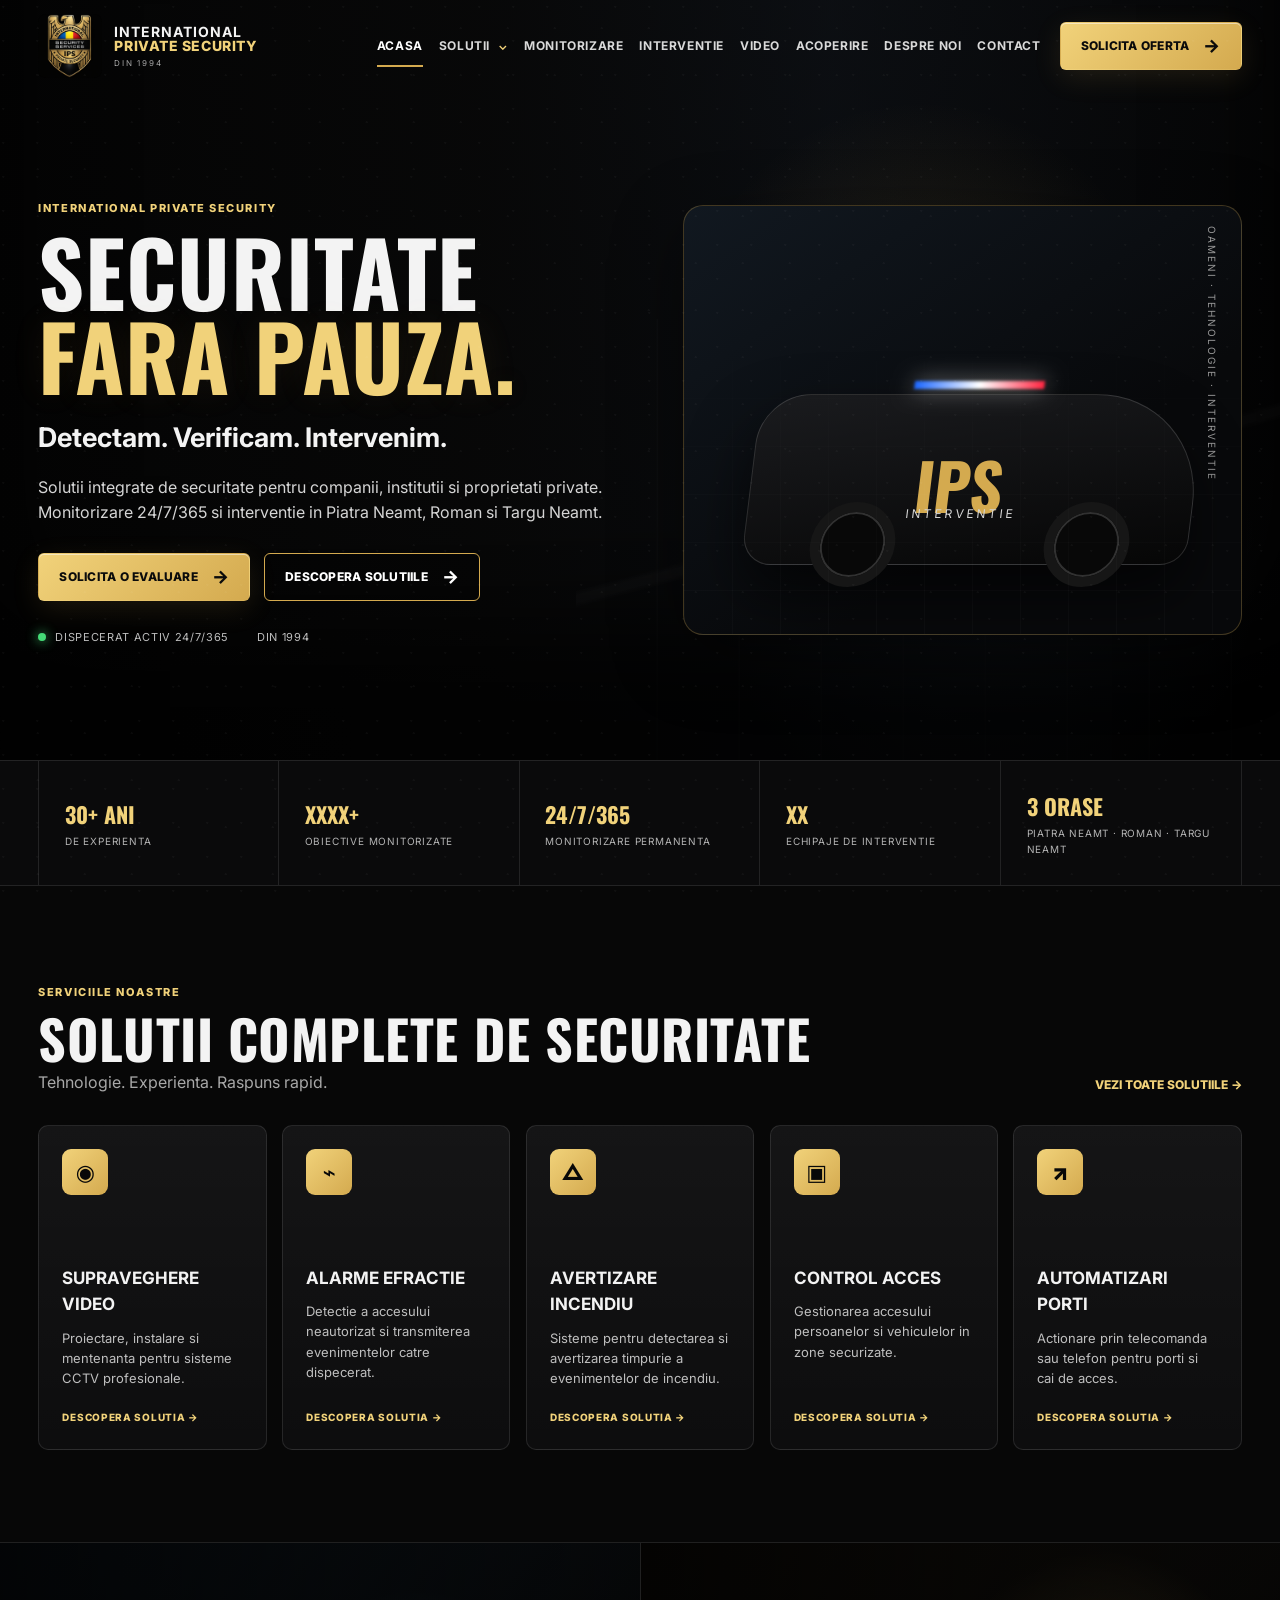
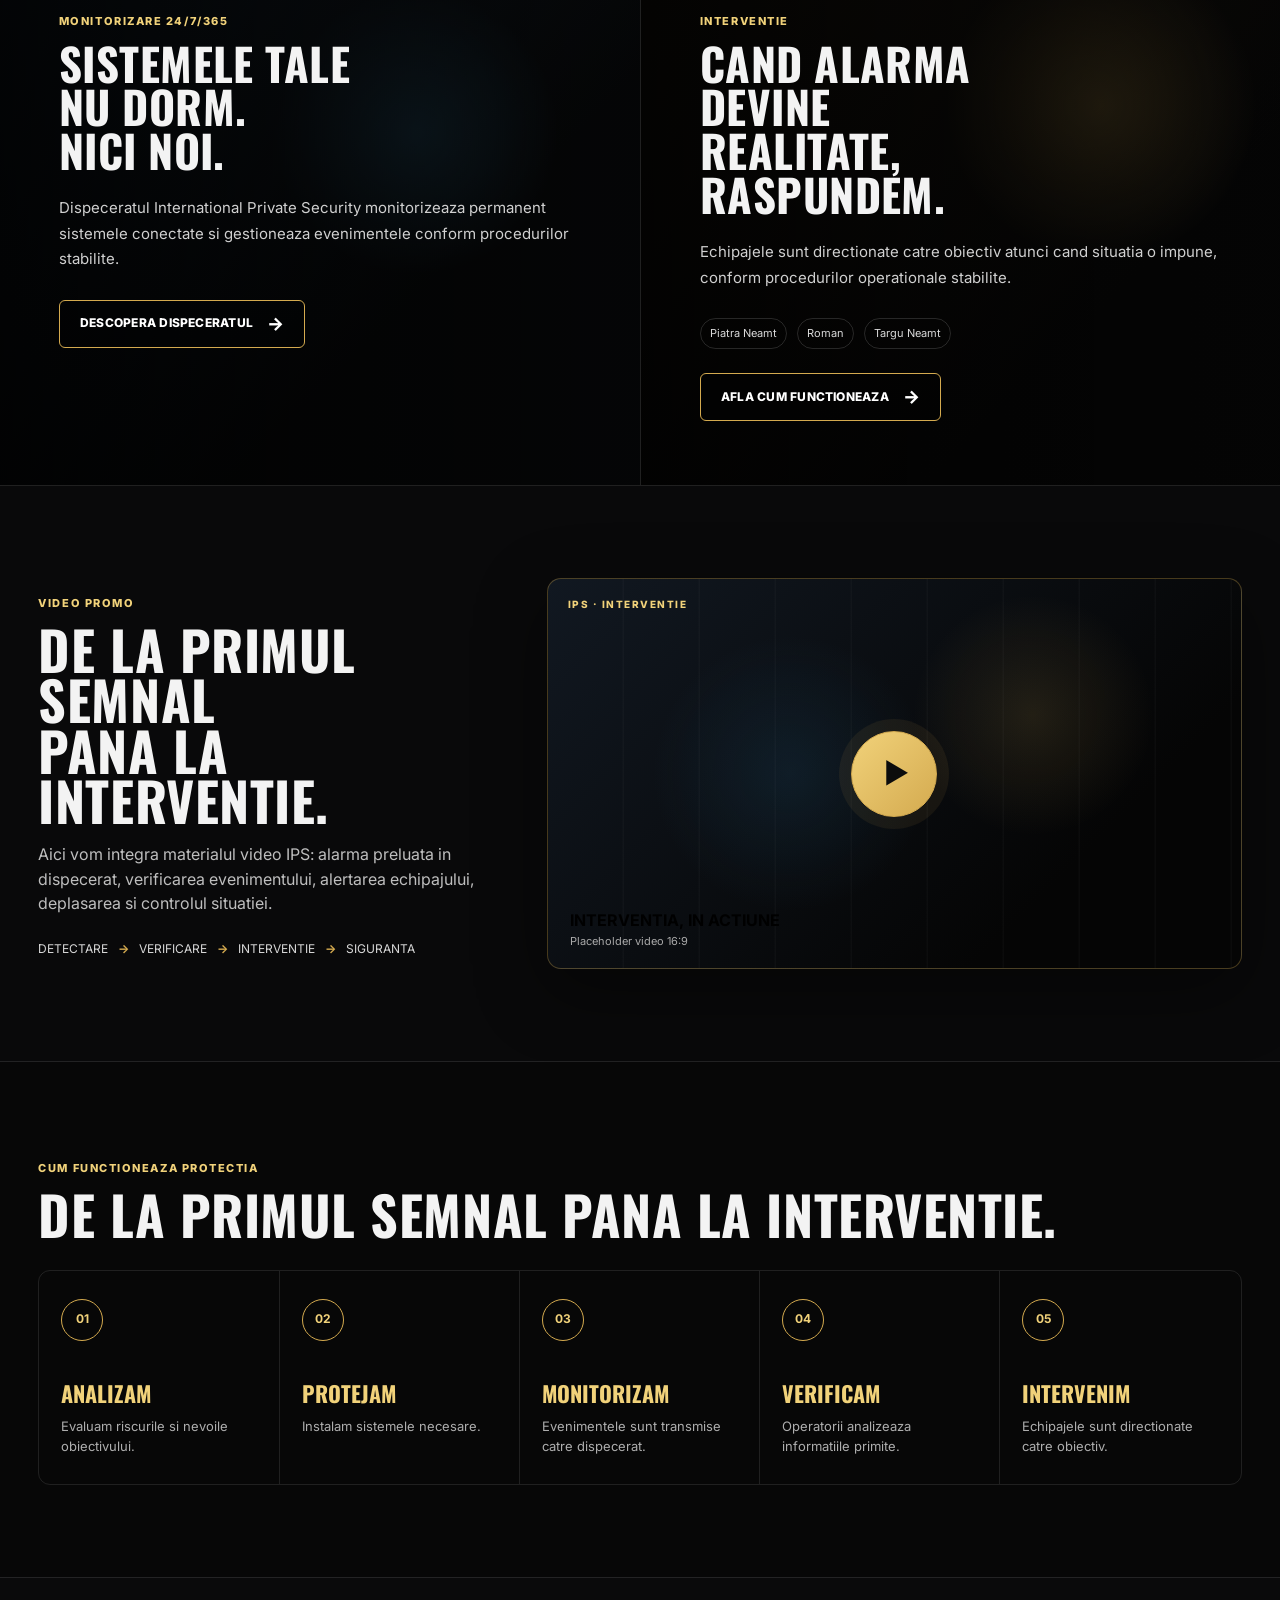
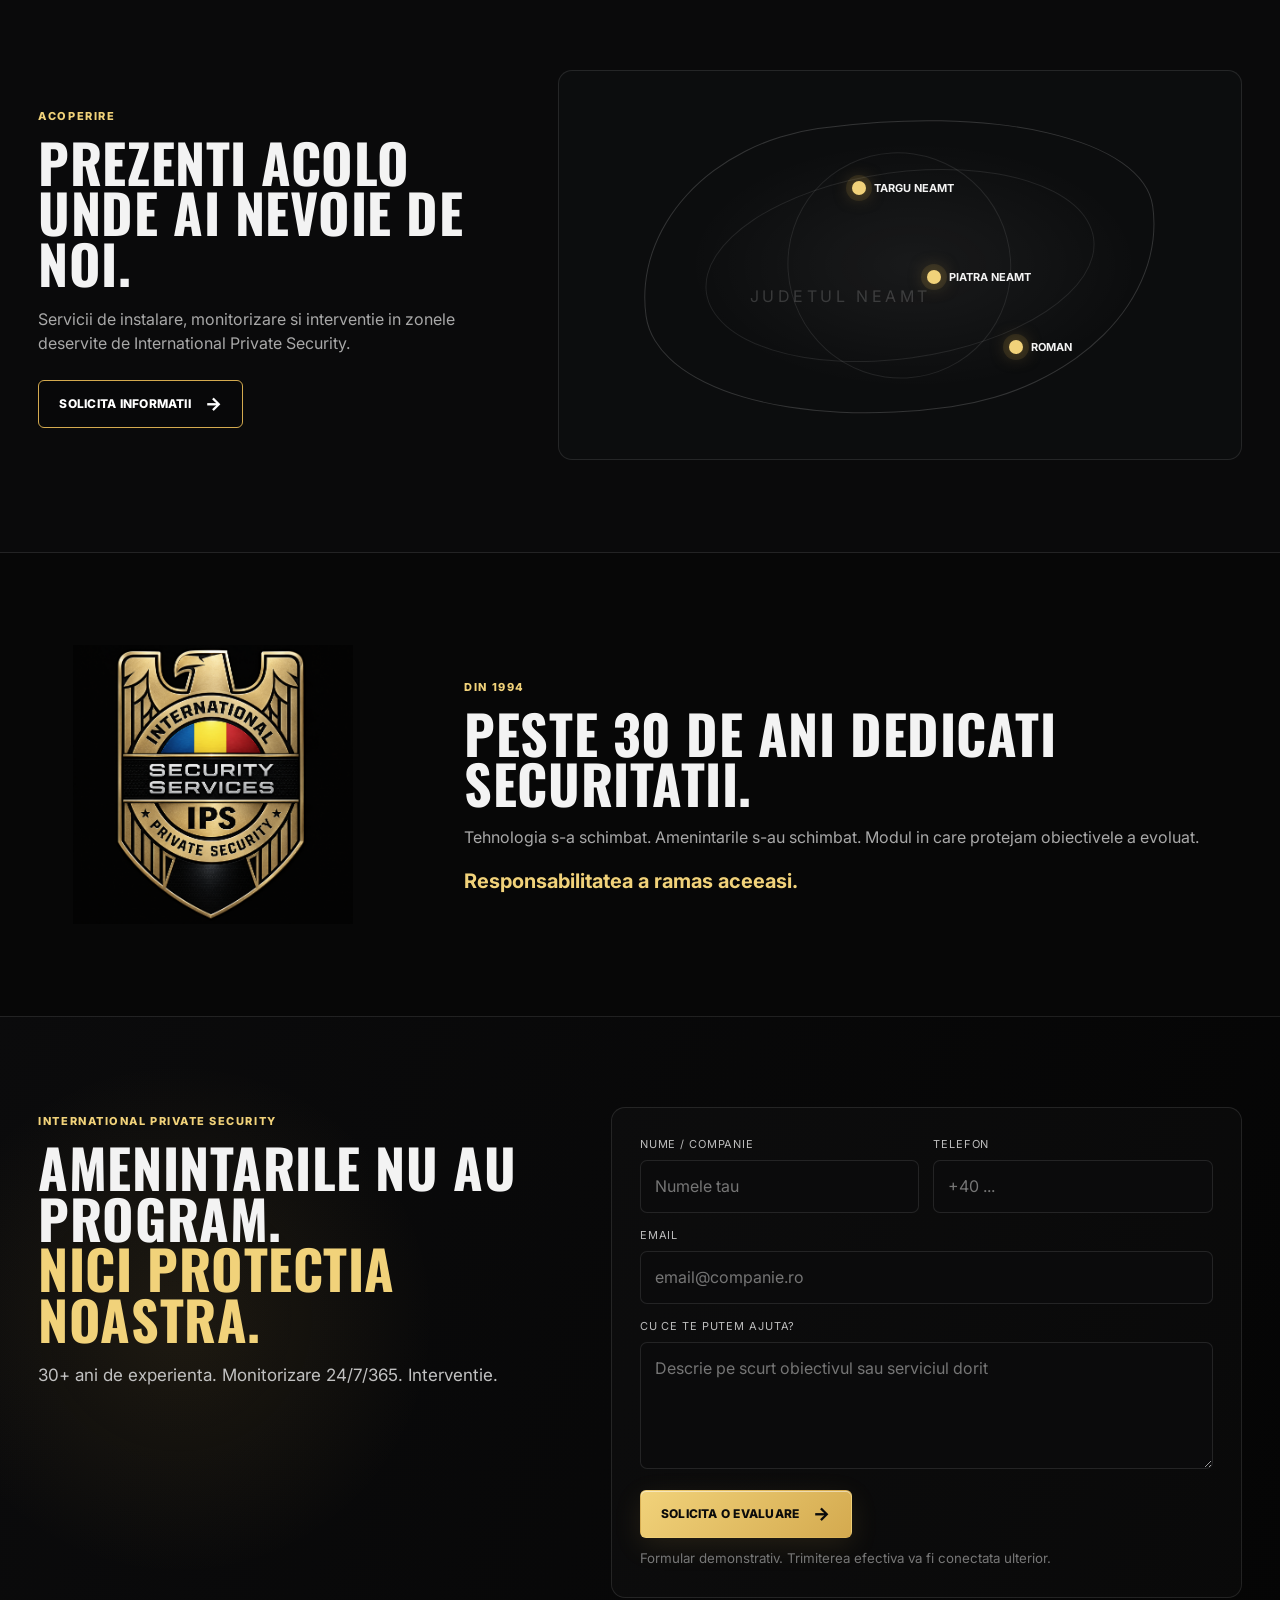
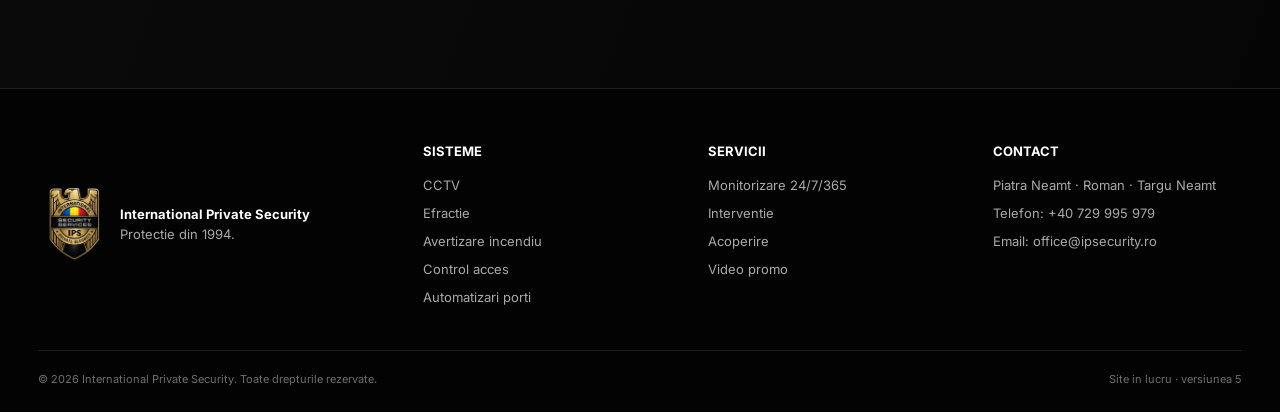
==== index.html @ 46ac1fbb "Add files via upload" ====
<!DOCTYPE html>
<html lang="ro">
<head>
  <meta charset="UTF-8" />
  <meta name="viewport" content="width=device-width, initial-scale=1.0" />
  <meta name="description" content="International Private Security - sisteme de securitate, monitorizare 24/7/365 si interventie in Piatra Neamt, Roman si Targu Neamt." />
  <title>International Private Security | Securitate fara pauza</title>
  <link rel="preconnect" href="https://fonts.googleapis.com">
  <link rel="preconnect" href="https://fonts.gstatic.com" crossorigin>
  <link href="https://fonts.googleapis.com/css2?family=Inter:wght@400;500;600;700;800&family=Oswald:wght@500;600;700&display=swap" rel="stylesheet">
  <link rel="stylesheet" href="styles.css" />
</head>
<body>
  <div class="noise"></div>

  <header class="site-header">
    <div class="container nav-wrap">
      <a class="brand" href="index.html" aria-label="International Private Security">
        <img src="assets/ips-logo.png" alt="Logo International Private Security" />
        <div class="brand-copy">
          <strong>INTERNATIONAL</strong>
          <span>PRIVATE SECURITY</span>
          <small>Din 1994</small>
        </div>
      </a>

      <button class="menu-toggle" aria-label="Deschide meniul" aria-expanded="false">
        <span></span><span></span><span></span>
      </button>

      <nav class="main-nav" aria-label="Navigatie principala">
        <a class="active" href="index.html">Acasa</a>

        <div class="nav-item has-mega">
          <button class="nav-link mega-trigger" type="button" aria-expanded="false">
            Solutii <span class="chev">⌄</span>
          </button>

          <div class="mega-menu">
            <div class="mega-inner">
              <div class="mega-column">
                <span class="mega-kicker">Sisteme electronice</span>

                <a href="solutii/supraveghere-video/index.html" class="mega-link">
                  <strong>Supraveghere video</strong>
                  <small>Vezi ce conteaza. Protejeaza ce conteaza.</small>
                </a>

                <a href="solutii/alarma-efractie/index.html" class="mega-link">
                  <strong>Alarme efractie</strong>
                  <small>Detectia este prima linie de aparare.</small>
                </a>

                <a href="solutii/avertizare-incendiu/index.html" class="mega-link">
                  <strong>Avertizare incendiu</strong>
                  <small>Cand fiecare secunda conteaza.</small>
                </a>

                <a href="solutii/control-acces/index.html" class="mega-link">
                  <strong>Control acces</strong>
                  <small>Stii cine intra. Decizi cine are acces.</small>
                </a>

                <a href="solutii/automatizari-porti/index.html" class="mega-link">
                  <strong>Automatizari porti</strong>
                  <small>Acces simplu. Controlat. Automatizat.</small>
                </a>
              </div>

              <div class="mega-column mega-ops">
                <span class="mega-kicker">Servicii operationale</span>

                <a href="monitorizare/index.html" class="mega-link featured">
                  <strong>Monitorizare 24/7/365</strong>
                  <small>Sistemele tale nu dorm. Nici noi.</small>
                </a>

                <a href="interventie/index.html" class="mega-link featured">
                  <strong>Interventie</strong>
                  <small>Cand alarma devine realitate, raspundem.</small>
                </a>

                <div class="mega-note">
                  <b>Protectie integrata</b>
                  <span>De la detectie la interventie, intr-un singur flux operational.</span>
                </div>
              </div>
            </div>
          </div>
        </div>

        <a href="monitorizare/index.html">Monitorizare</a>
        <a href="interventie/index.html">Interventie</a>
        <a href="index.html#video">Video</a>
        <a href="index.html#acoperire">Acoperire</a>
        <a href="index.html#despre">Despre noi</a>
        <a href="index.html#contact">Contact</a>
      </nav>

      <a class="btn btn-gold nav-cta" href="index.html#contact">Solicita oferta <span>→</span></a>
    </div>
  </header>

  <main>
    <section class="hero section-dark">
      <div class="hero-bg"></div>
      <div class="hero-vignette"></div>
      <div class="container hero-grid">
        <div class="hero-copy reveal">
          <div class="eyebrow">International Private Security</div>
          <h1>SECURITATE<br><span>FARA PAUZA.</span></h1>
          <p class="hero-lead">Detectam. Verificam. Intervenim.</p>
          <p class="hero-text">Solutii integrate de securitate pentru companii, institutii si proprietati private. Monitorizare 24/7/365 si interventie in Piatra Neamt, Roman si Targu Neamt.</p>
          <div class="hero-actions">
            <a class="btn btn-gold" href="#contact">Solicita o evaluare <span>→</span></a>
            <a class="btn btn-outline" href="#servicii">Descopera solutiile <span>→</span></a>
          </div>
          <div class="hero-meta">
            <span><i></i> Dispecerat activ 24/7/365</span>
            <span>Din 1994</span>
          </div>
        </div>

        <div class="hero-visual reveal reveal-delay">
          <div class="hero-visual-card">
            <div class="visual-topline">OAMENI · TEHNOLOGIE · INTERVENTIE</div>
            <div class="visual-car">
              <div class="car-glow"></div>
              <div class="car-body">IPS</div>
              <div class="car-sub">INTERVENTIE</div>
            </div>
            <div class="visual-gridlines"></div>
          </div>
        </div>
      </div>
    </section>

    <section class="stats-strip">
      <div class="container stats-grid">
        <article><b>30+ ANI</b><span>de experienta</span></article>
        <article><b>XXXX+</b><span>obiective monitorizate</span></article>
        <article><b>24/7/365</b><span>monitorizare permanenta</span></article>
        <article><b>XX</b><span>echipaje de interventie</span></article>
        <article><b>3 ORASE</b><span>Piatra Neamt · Roman · Targu Neamt</span></article>
      </div>
    </section>

    <section class="section" id="servicii">
      <div class="container">
        <div class="section-heading reveal">
          <div>
            <span class="eyebrow">Serviciile noastre</span>
            <h2>Solutii complete de securitate</h2>
            <p>Tehnologie. Experienta. Raspuns rapid.</p>
          </div>
          <a class="text-link" href="#contact">Vezi toate solutiile →</a>
        </div>

        <div class="services-grid">
          <a class="service-card reveal" href="solutii/supraveghere-video/index.html">
            <div class="service-icon">◉</div>
            <h3>Supraveghere video</h3>
            <p>Proiectare, instalare si mentenanta pentru sisteme CCTV profesionale.</p>
            <span class="card-link">Descopera solutia →</span>
          </a>
          <a class="service-card reveal" href="solutii/alarma-efractie/index.html">
            <div class="service-icon">⌁</div>
            <h3>Alarme efractie</h3>
            <p>Detectie a accesului neautorizat si transmiterea evenimentelor catre dispecerat.</p>
            <span class="card-link">Descopera solutia →</span>
          </a>
          <a class="service-card reveal" href="solutii/avertizare-incendiu/index.html">
            <div class="service-icon">△</div>
            <h3>Avertizare incendiu</h3>
            <p>Sisteme pentru detectarea si avertizarea timpurie a evenimentelor de incendiu.</p>
            <span class="card-link">Descopera solutia →</span>
          </a>
          <a class="service-card reveal" href="solutii/control-acces/index.html">
            <div class="service-icon">▣</div>
            <h3>Control acces</h3>
            <p>Gestionarea accesului persoanelor si vehiculelor in zone securizate.</p>
            <span class="card-link">Descopera solutia →</span>
          </a>
          <a class="service-card reveal" href="solutii/automatizari-porti/index.html">
            <div class="service-icon">↗</div>
            <h3>Automatizari porti</h3>
            <p>Actionare prin telecomanda sau telefon pentru porti si cai de acces.</p>
            <span class="card-link">Descopera solutia →</span>
          </a>
        </div>
      </div>
    </section>

    <section class="split-section" id="monitorizare">
      <article class="split-card monitoring reveal">
        <div class="split-overlay"></div>
        <div class="split-content">
          <span class="eyebrow">Monitorizare 24/7/365</span>
          <h2>Sistemele tale nu dorm.<br>Nici noi.</h2>
          <p>Dispeceratul International Private Security monitorizeaza permanent sistemele conectate si gestioneaza evenimentele conform procedurilor stabilite.</p>
          <a class="btn btn-outline" href="monitorizare/index.html">Descopera dispeceratul <span>→</span></a>
        </div>
      </article>

      <article class="split-card intervention reveal" id="interventie">
        <div class="split-overlay"></div>
        <div class="split-content">
          <span class="eyebrow">Interventie</span>
          <h2>Cand alarma devine realitate, raspundem.</h2>
          <p>Echipajele sunt directionate catre obiectiv atunci cand situatia o impune, conform procedurilor operationale stabilite.</p>
          <div class="city-list">
            <span>Piatra Neamt</span><span>Roman</span><span>Targu Neamt</span>
          </div>
          <a class="btn btn-outline" href="interventie/index.html">Afla cum functioneaza <span>→</span></a>
        </div>
      </article>
    </section>

    <section class="video-section section" id="video">
      <div class="container video-grid">
        <div class="video-copy reveal">
          <span class="eyebrow">Video promo</span>
          <h2>De la primul semnal<br>pana la interventie.</h2>
          <p>Aici vom integra materialul video IPS: alarma preluata in dispecerat, verificarea evenimentului, alertarea echipajului, deplasarea si controlul situatiei.</p>
          <div class="video-timeline">
            <span>Detectare</span><b>→</b><span>Verificare</span><b>→</b><span>Interventie</span><b>→</b><span>Siguranta</span>
          </div>
        </div>

        <button class="video-placeholder reveal reveal-delay" type="button" aria-label="Porneste videoclipul promo">
          <div class="video-frame">
            <div class="video-badge">IPS · INTERVENTIE</div>
            <div class="play-button">▶</div>
            <div class="video-caption">
              <strong>Interventia, in actiune</strong>
              <span>Placeholder video 16:9</span>
            </div>
          </div>
        </button>
      </div>
    </section>

    <section class="section process-section" id="flux">
      <div class="container">
        <div class="section-heading reveal">
          <div>
            <span class="eyebrow">Cum functioneaza protectia</span>
            <h2>De la primul semnal pana la interventie.</h2>
          </div>
        </div>

        <div class="process-grid">
          <article class="process-step reveal"><b>01</b><h3>Analizam</h3><p>Evaluam riscurile si nevoile obiectivului.</p></article>
          <article class="process-step reveal"><b>02</b><h3>Protejam</h3><p>Instalam sistemele necesare.</p></article>
          <article class="process-step reveal"><b>03</b><h3>Monitorizam</h3><p>Evenimentele sunt transmise catre dispecerat.</p></article>
          <article class="process-step reveal"><b>04</b><h3>Verificam</h3><p>Operatorii analizeaza informatiile primite.</p></article>
          <article class="process-step reveal"><b>05</b><h3>Intervenim</h3><p>Echipajele sunt directionate catre obiectiv.</p></article>
        </div>
      </div>
    </section>

    <section class="section coverage-section" id="acoperire">
      <div class="container coverage-grid">
        <div class="coverage-copy reveal">
          <span class="eyebrow">Acoperire</span>
          <h2>Prezenti acolo unde ai nevoie de noi.</h2>
          <p>Servicii de instalare, monitorizare si interventie in zonele deservite de International Private Security.</p>
          <a class="btn btn-outline" href="#contact">Solicita informatii <span>→</span></a>
        </div>

        <div class="map-card reveal reveal-delay" aria-label="Harta de acoperire IPS">
          <div class="map-lines"></div>
          <div class="map-point point-1"><i></i><span>Targu Neamt</span></div>
          <div class="map-point point-2"><i></i><span>Piatra Neamt</span></div>
          <div class="map-point point-3"><i></i><span>Roman</span></div>
          <div class="map-watermark">JUDETUL NEAMT</div>
        </div>
      </div>
    </section>

    <section class="section history-section" id="despre">
      <div class="container history-grid">
        <div class="history-logo reveal">
          <img src="assets/ips-logo.png" alt="" aria-hidden="true" />
        </div>
        <div class="history-copy reveal reveal-delay">
          <span class="eyebrow">Din 1994</span>
          <h2>Peste 30 de ani dedicati securitatii.</h2>
          <p>Tehnologia s-a schimbat. Amenintarile s-au schimbat. Modul in care protejam obiectivele a evoluat.</p>
          <strong>Responsabilitatea a ramas aceeasi.</strong>
        </div>
      </div>
    </section>

    <section class="cta-section" id="contact">
      <div class="container cta-grid">
        <div class="reveal">
          <span class="eyebrow">International Private Security</span>
          <h2>Amenintarile nu au program.<br><span>Nici protectia noastra.</span></h2>
          <p>30+ ani de experienta. Monitorizare 24/7/365. Interventie.</p>
        </div>

        <div class="mobile-contact-actions">
          <a class="btn btn-gold" href="tel:+40729995979">Suna acum <span>→</span></a>
          <a class="btn btn-outline" href="mailto:office@ipsecurity.ro">Trimite email <span>→</span></a>
        </div>

        <form class="contact-form reveal reveal-delay" onsubmit="return false;">
          <div class="form-row">
            <label>
              <span>Nume / companie</span>
              <input type="text" placeholder="Numele tau" />
            </label>
            <label>
              <span>Telefon</span>
              <input type="tel" placeholder="+40 ..." />
            </label>
          </div>
          <label>
            <span>Email</span>
            <input type="email" placeholder="email@companie.ro" />
          </label>
          <label>
            <span>Cu ce te putem ajuta?</span>
            <textarea rows="4" placeholder="Descrie pe scurt obiectivul sau serviciul dorit"></textarea>
          </label>
          <button class="btn btn-gold" type="submit">Solicita o evaluare <span>→</span></button>
          <small>Formular demonstrativ. Trimiterea efectiva va fi conectata ulterior.</small>
        </form>
      </div>
    </section>
  </main>

  <footer class="site-footer">
    <div class="container footer-grid">
      <div class="footer-brand">
        <img src="assets/ips-logo.png" alt="International Private Security" />
        <div>
          <strong>International Private Security</strong>
          <span>Protectie din 1994.</span>
        </div>
      </div>

      <div>
        <b>Sisteme</b>
        <a href="solutii/supraveghere-video/index.html">CCTV</a>
        <a href="solutii/alarma-efractie/index.html">Efractie</a>
        <a href="solutii/avertizare-incendiu/index.html">Avertizare incendiu</a>
        <a href="solutii/control-acces/index.html">Control acces</a>
        <a href="solutii/automatizari-porti/index.html">Automatizari porti</a>
      </div>

      <div>
        <b>Servicii</b>
        <a href="monitorizare/index.html">Monitorizare 24/7/365</a>
        <a href="interventie/index.html">Interventie</a>
        <a href="index.html#acoperire">Acoperire</a>
        <a href="index.html#video">Video promo</a>
      </div>

      <div>
        <b>Contact</b>
        <span>Piatra Neamt · Roman · Targu Neamt</span>
        <a href="tel:+40729995979">Telefon: +40 729 995 979</a>
        <a href="mailto:office@ipsecurity.ro">Email: office@ipsecurity.ro</a>
      </div>
    </div>
    <div class="container footer-bottom">
      <span>© <span id="year"></span> International Private Security. Toate drepturile rezervate.</span>
      <span>Site in lucru · versiunea 5</span>
    </div>
  </footer>

  <script src="script.js"></script>
</body>
</html>
---- styles.css ----
/* IPS Website v1 */
:root {
  --bg: #070707;
  --bg-soft: #0d0d0e;
  --card: #111214;
  --card-2: #17181a;
  --line: rgba(255,255,255,.10);
  --text: #f3f3f3;
  --muted: #a8a8a8;
  --gold: #d4aa4f;
  --gold-light: #f1d27a;
  --gold-dark: #8c6a27;
  --max: 1760px;
  --gutter: clamp(24px, 3vw, 64px);
  --shadow: 0 22px 70px rgba(0,0,0,.45);
}

* { box-sizing: border-box; }
html { scroll-behavior: smooth; }
body {
  margin: 0;
  background: var(--bg);
  color: var(--text);
  font-family: Inter, system-ui, -apple-system, Segoe UI, Arial, sans-serif;
  line-height: 1.55;
  overflow-x: hidden;
}
body.menu-open { overflow: hidden; }

a { color: inherit; text-decoration: none; }
img { max-width: 100%; display: block; }
button, input, textarea { font: inherit; }

.container { width: min(calc(100% - (var(--gutter) * 2)), var(--max)); margin-inline: auto; }
.section { padding: 92px 0; position: relative; }
.section-dark { background: #050505; }

.noise {
  pointer-events: none;
  position: fixed;
  inset: 0;
  z-index: 100;
  opacity: .035;
  background-image:
    radial-gradient(circle at 10% 20%, white 0 1px, transparent 1.2px),
    radial-gradient(circle at 80% 60%, white 0 1px, transparent 1.2px);
  background-size: 34px 34px, 47px 47px;
  mix-blend-mode: screen;
}

.site-header {
  position: fixed;
  inset: 0 0 auto 0;
  z-index: 50;
  border-bottom: 1px solid transparent;
  transition: .25s ease;
}
.site-header.scrolled {
  background: rgba(5,5,5,.86);
  backdrop-filter: blur(16px);
  border-color: var(--line);
}
.nav-wrap {
  height: 92px;
  display: flex;
  align-items: center;
  gap: clamp(18px, 1.5vw, 34px);
}
.brand { display: flex; align-items: center; gap: 12px; min-width: 255px; }
.brand img { width: 64px; height: 64px; object-fit: contain; border-radius: 8px; }
.brand-copy { display: flex; flex-direction: column; line-height: 1.03; }
.brand-copy strong { font-size: 14px; letter-spacing: .07em; }
.brand-copy span { font-weight: 800; color: var(--gold-light); font-size: 14px; letter-spacing: .04em; }
.brand-copy small { margin-top: 5px; color: var(--muted); text-transform: uppercase; letter-spacing: .22em; font-size: 8px; }

.main-nav { margin-left: auto; display: flex; align-items: center; gap: clamp(14px, 1.25vw, 28px); }
.main-nav a {
  font-size: 12px;
  font-weight: 700;
  text-transform: uppercase;
  letter-spacing: .05em;
  color: #d9d9d9;
  position: relative;
}
.main-nav a::after {
  content:"";
  position:absolute;
  left:0; right:100%; bottom:-12px;
  height:2px; background:var(--gold);
  transition:.22s ease;
}
.main-nav a:hover::after, .main-nav a.active::after { right:0; }
.main-nav a:hover, .main-nav a.active { color:white; }

.menu-toggle { display:none; background:none; border:0; padding:8px; }
.menu-toggle span { display:block; width:24px; height:2px; background:white; margin:5px 0; }

.btn {
  display: inline-flex;
  align-items:center;
  justify-content:center;
  gap:14px;
  min-height: 48px;
  padding: 0 20px;
  border:1px solid transparent;
  border-radius: 6px;
  text-transform: uppercase;
  letter-spacing:.02em;
  font-weight:800;
  font-size:12px;
  transition:.22s ease;
}
.btn span { font-size:18px; line-height:1; }
.btn-gold {
  background: linear-gradient(135deg, var(--gold-light), var(--gold));
  color:#0b0b0b;
  box-shadow: inset 0 1px 0 rgba(255,255,255,.5), 0 8px 28px rgba(212,170,79,.12);
}
.btn-gold:hover { transform: translateY(-2px); filter: brightness(1.08); }
.btn-outline { border-color: var(--gold); color:white; background:rgba(0,0,0,.18); }
.btn-outline:hover { background:var(--gold); color:#090909; transform:translateY(-2px); }
.nav-cta { white-space:nowrap; }

.eyebrow {
  display:inline-block;
  color: var(--gold-light);
  text-transform:uppercase;
  font-weight:800;
  letter-spacing:.14em;
  font-size:11px;
  margin-bottom:12px;
}

/* HERO */
.hero {
  min-height: 760px;
  padding: 150px 0 70px;
  display:flex;
  align-items:center;
  position:relative;
  overflow:hidden;
}
.hero-bg {
  position:absolute; inset:0;
  background:
    radial-gradient(circle at 72% 44%, rgba(212,170,79,.13), transparent 23%),
    radial-gradient(circle at 77% 75%, rgba(64,90,115,.18), transparent 24%),
    linear-gradient(90deg, rgba(4,4,4,.99) 0%, rgba(7,7,7,.94) 38%, rgba(10,12,15,.70) 65%, rgba(5,5,5,.92) 100%),
    linear-gradient(180deg, #10141a 0%, #030303 100%);
}
.hero-bg::before {
  content:"";
  position:absolute; inset:auto 0 0 45%;
  height:58%;
  background:
    linear-gradient(165deg, transparent 0 43%, rgba(255,255,255,.04) 44% 45%, transparent 46%),
    repeating-linear-gradient(90deg, transparent 0 80px, rgba(255,255,255,.025) 81px 82px);
  opacity:.7;
}
.hero-vignette {
  position:absolute; inset:0;
  box-shadow: inset 0 -140px 120px rgba(0,0,0,.75);
}
.hero-grid {
  position:relative;
  display:grid;
  grid-template-columns: 1.02fr .98fr;
  gap: clamp(48px, 5vw, 100px);
  align-items:center;
}
.hero-copy { max-width:760px; }
.hero h1, h2 {
  font-family: Oswald, Inter, sans-serif;
  text-transform:uppercase;
  margin:0;
  letter-spacing:.01em;
  line-height:.94;
}
.hero h1 { font-size: clamp(62px, 7vw, 112px); }
.hero h1 span { color:var(--gold-light); text-shadow:0 0 35px rgba(212,170,79,.08); }
.hero-lead { font-size:27px; font-weight:700; margin:20px 0 8px; }
.hero-text { color:#d5d5d5; max-width:720px; font-size:16px; }
.hero-actions { display:flex; flex-wrap:wrap; gap:14px; margin-top:28px; }
.hero-meta {
  display:flex; gap:28px; margin-top:28px;
  color:#bdbdbd; text-transform:uppercase; font-size:11px; letter-spacing:.06em;
}
.hero-meta span { display:flex; align-items:center; gap:9px; }
.hero-meta i { width:8px; height:8px; background:#45db77; border-radius:50%; box-shadow:0 0 12px #45db77; }

.hero-visual { min-height:480px; display:flex; align-items:center; justify-content:center; }
.hero-visual-card {
  position:relative;
  width:min(100%, 610px);
  aspect-ratio: 1.3;
  border:1px solid rgba(212,170,79,.28);
  border-radius:20px;
  overflow:hidden;
  background:
    radial-gradient(circle at 55% 60%, rgba(212,170,79,.14), transparent 23%),
    linear-gradient(145deg, #111820, #08090b 65%);
  box-shadow: var(--shadow);
}
.visual-topline {
  position:absolute; top:20px; right:22px; color:#979797;
  writing-mode:vertical-rl;
  font-size:10px; letter-spacing:.2em;
}
.visual-car {
  position:absolute; left:12%; right:8%; bottom:16%;
  height:40%;
  background: linear-gradient(170deg,#1a1b1e,#060606);
  border-radius: 50px 110px 26px 30px;
  border:1px solid rgba(255,255,255,.14);
  transform:skewX(-7deg);
  box-shadow: 0 30px 60px rgba(0,0,0,.6);
}
.visual-car::before, .visual-car::after {
  content:""; position:absolute; bottom:-23px; width:65px; height:65px; border-radius:50%;
  background:#080808; border:10px solid #161616; box-shadow: inset 0 0 0 2px #313131;
}
.visual-car::before { left:15%; }
.visual-car::after { right:13%; }
.car-glow {
  position:absolute; top:-14px; left:34%; width:130px; height:8px;
  background:linear-gradient(90deg,#1b66ff,#fff,#ff233f);
  filter:blur(1.5px); box-shadow:0 0 22px rgba(255,255,255,.55);
}
.car-body { position:absolute; left:47%; top:25%; transform:translateX(-50%); color:var(--gold); font:bold 64px Oswald; }
.car-sub { position:absolute; left:48%; top:65%; transform:translateX(-50%); color:#d6d6d6; letter-spacing:.25em; font-size:12px; }
.visual-gridlines {
  position:absolute; inset:0;
  background: linear-gradient(rgba(255,255,255,.025) 1px, transparent 1px), linear-gradient(90deg,rgba(255,255,255,.025) 1px, transparent 1px);
  background-size:48px 48px;
  mask-image:linear-gradient(to top, black, transparent 85%);
}

/* stats */
.stats-strip { background:#0a0a0b; border-block:1px solid var(--line); }
.stats-grid { display:grid; grid-template-columns:repeat(5,1fr); }
.stats-grid article { padding:28px clamp(20px, 2vw, 38px); border-right:1px solid var(--line); min-height:104px; display:flex; flex-direction:column; justify-content:center; }
.stats-grid article:first-child { border-left:1px solid var(--line); }
.stats-grid b { color:var(--gold-light); font-size:22px; font-family:Oswald; }
.stats-grid span { color:#b4b4b4; text-transform:uppercase; font-size:10px; letter-spacing:.08em; margin-top:3px; }

/* headings */
.section-heading { display:flex; align-items:end; justify-content:space-between; gap:25px; margin-bottom:30px; }
.section-heading h2, .coverage-copy h2, .history-copy h2, .cta-section h2, .video-copy h2, .split-content h2 {
  font-size: clamp(36px,4.2vw,62px);
}
.section-heading p { margin:.4rem 0 0; color:var(--muted); }
.text-link { color:var(--gold-light); text-transform:uppercase; font-weight:800; font-size:12px; }

/* services */
.services-grid { display:grid; grid-template-columns:repeat(5,minmax(0,1fr)); gap:clamp(14px,1.2vw,24px); }
.service-card {
  min-height:290px;
  padding:clamp(22px,1.8vw,32px);
  border:1px solid var(--line);
  border-radius:10px;
  background:
    linear-gradient(180deg, rgba(255,255,255,.03), rgba(255,255,255,0)),
    #0d0d0e;
  position:relative; overflow:hidden;
  transition:.25s ease;
}
.service-card::before {
  content:""; position:absolute; inset:0 auto auto 0; width:100%; height:3px;
  background:linear-gradient(90deg,var(--gold),transparent); transform:scaleX(0); transform-origin:left; transition:.25s;
}
.service-card:hover { transform:translateY(-5px); border-color:rgba(212,170,79,.35); }
.service-card:hover::before { transform:scaleX(1); }
.service-icon {
  width:46px; height:46px; border-radius:9px;
  display:grid; place-items:center; background:linear-gradient(135deg,var(--gold-light),var(--gold));
  color:#080808; font-weight:900; font-size:22px;
  margin-bottom:70px;
}
.service-card h3 { text-transform:uppercase; font-size:17px; margin:0 0 10px; }
.service-card p { color:#bfbfbf; font-size:13px; margin:0; }

/* split */
.split-section { display:grid; grid-template-columns:1fr 1fr; }
.split-card { min-height:540px; position:relative; overflow:hidden; border-top:1px solid var(--line); border-bottom:1px solid var(--line); }
.split-card + .split-card { border-left:1px solid var(--line); }
.split-card::before {
  content:""; position:absolute; inset:0;
  background:
    radial-gradient(circle at 65% 35%, rgba(40,92,120,.28), transparent 26%),
    linear-gradient(135deg,#0f1820,#060708 65%);
}
.split-card.intervention::before {
  background:
    radial-gradient(circle at 72% 30%, rgba(212,170,79,.20), transparent 26%),
    linear-gradient(135deg,#15110b,#060606 70%);
}
.split-overlay { position:absolute; inset:0; background:linear-gradient(90deg,rgba(0,0,0,.82),rgba(0,0,0,.25)); }
.split-content {
  position:relative;
  width:100%;
  max-width:none;
  padding: clamp(64px, 5vw, 100px) clamp(34px, 4.6vw, 92px);
}
.split-content h2 {
  max-width: 13ch;
  font-size: clamp(44px, 3.5vw, 72px);
  line-height: .98;
}
.split-content p {
  color:#d0d0d0;
  max-width:650px;
  margin:22px 0 28px;
  font-size:15px;
  line-height:1.7;
}
.city-list { display:flex; flex-wrap:wrap; gap:10px; margin:0 0 24px; }
.city-list span { border:1px solid rgba(255,255,255,.14); padding:6px 9px; border-radius:999px; color:#d9d9d9; font-size:11px; }

/* video */
.video-section { background:#09090a; border-bottom:1px solid var(--line); }
.video-grid { display:grid; grid-template-columns:.78fr 1.22fr; gap:clamp(48px,5vw,100px); align-items:center; }
.video-copy p { color:#bebebe; max-width:650px; }
.video-timeline { display:flex; flex-wrap:wrap; gap:10px; align-items:center; margin-top:24px; color:#d8d8d8; font-size:12px; text-transform:uppercase; }
.video-timeline b { color:var(--gold); }
.video-placeholder { border:0; padding:0; background:transparent; cursor:pointer; }
.video-frame {
  aspect-ratio:16/9;
  position:relative;
  overflow:hidden;
  border-radius:14px;
  border:1px solid rgba(212,170,79,.32);
  background:
    radial-gradient(circle at 70% 35%, rgba(212,170,79,.13), transparent 22%),
    radial-gradient(circle at 35% 50%, rgba(34,86,120,.21), transparent 28%),
    linear-gradient(135deg,#111821,#050505 75%);
  box-shadow:var(--shadow);
}
.video-frame::before {
  content:""; position:absolute; inset:0;
  background: repeating-linear-gradient(90deg,transparent 0 74px, rgba(255,255,255,.025) 75px 76px);
}
.video-badge { position:absolute; top:18px; left:20px; color:var(--gold-light); font-size:10px; font-weight:800; letter-spacing:.15em; }
.play-button {
  position:absolute; left:50%; top:50%; transform:translate(-50%,-50%);
  width:86px; height:86px; display:grid; place-items:center;
  border-radius:50%; border:1px solid var(--gold); color:#0c0c0c;
  background:linear-gradient(135deg,var(--gold-light),var(--gold));
  font-size:28px; padding-left:5px;
  box-shadow:0 0 0 12px rgba(212,170,79,.08);
  transition:.2s ease;
}
.video-placeholder:hover .play-button { transform:translate(-50%,-50%) scale(1.08); }
.video-caption { position:absolute; left:22px; bottom:18px; display:flex; flex-direction:column; align-items:flex-start; }
.video-caption strong { text-transform:uppercase; }
.video-caption span { color:#a9a9a9; font-size:11px; }

/* process */
.process-section { background:#070707; }
.process-grid { display:grid; grid-template-columns:repeat(5,1fr); border:1px solid var(--line); border-radius:12px; overflow:hidden; }
.process-step { padding:28px 22px; min-height:205px; border-right:1px solid var(--line); position:relative; }
.process-step:last-child { border-right:0; }
.process-step b {
  display:grid; place-items:center;
  width:42px; height:42px; border-radius:50%;
  border:1px solid var(--gold); color:var(--gold-light); font-size:12px;
}
.process-step h3 { text-transform:uppercase; color:var(--gold-light); margin:35px 0 6px; font-family:Oswald; font-size:22px; }
.process-step p { color:#aeaeae; font-size:13px; margin:0; }

/* coverage */
.coverage-section { background:#0a0a0b; border-top:1px solid var(--line); border-bottom:1px solid var(--line); }
.coverage-grid { display:grid; grid-template-columns:.8fr 1.2fr; gap:clamp(50px,5vw,100px); align-items:center; }
.coverage-copy p { color:var(--muted); max-width:640px; margin:18px 0 24px; }
.map-card {
  min-height:390px; position:relative; border:1px solid var(--line); border-radius:14px; overflow:hidden;
  background:
    radial-gradient(ellipse at 52% 50%, rgba(255,255,255,.055), transparent 45%),
    #0c0d0e;
}
.map-lines {
  position:absolute; inset:12%;
  border:1px solid rgba(255,255,255,.16);
  border-radius:38% 62% 44% 56% / 55% 42% 58% 45%;
  transform:rotate(-8deg);
}
.map-lines::before, .map-lines::after {
  content:""; position:absolute; border:1px solid rgba(255,255,255,.09); inset:18% 12%; border-radius:50%;
}
.map-lines::after { inset:12% 28%; transform:rotate(72deg); }
.map-point { position:absolute; display:flex; align-items:center; gap:8px; text-transform:uppercase; font-size:11px; font-weight:700; }
.map-point i { width:14px; height:14px; background:var(--gold-light); border-radius:50%; box-shadow:0 0 0 6px rgba(212,170,79,.12),0 0 18px rgba(212,170,79,.55); }
.point-1 { left:43%; top:28%; }
.point-2 { left:54%; top:51%; }
.point-3 { left:66%; top:69%; }
.map-watermark { position:absolute; left:28%; top:55%; color:rgba(255,255,255,.17); letter-spacing:.22em; }

/* history */
.history-section { overflow:hidden; }
.history-grid { display:grid; grid-template-columns:.62fr 1.38fr; gap:clamp(60px,6vw,120px); align-items:center; }
.history-logo { display:grid; place-items:center; opacity:.34; filter:saturate(.8); }
.history-logo img { width:min(360px,80%); mix-blend-mode:screen; }
.history-copy p { color:var(--muted); max-width:800px; }
.history-copy strong { color:var(--gold-light); font-size:20px; }

/* CTA */
.cta-section {
  padding:90px 0;
  background:
    radial-gradient(circle at 14% 45%, rgba(212,170,79,.10), transparent 22%),
    linear-gradient(110deg,#0b0b0c,#050505);
  border-top:1px solid var(--line);
}
.cta-grid { display:grid; grid-template-columns:.88fr 1.12fr; gap:clamp(60px,6vw,120px); align-items:start; }
.cta-section h2 span { color:var(--gold-light); }
.cta-section p { color:#c1c1c1; font-size:17px; }
.contact-form { border:1px solid var(--line); background:rgba(255,255,255,.02); border-radius:14px; padding:28px; }
.form-row { display:grid; grid-template-columns:1fr 1fr; gap:14px; }
.contact-form label { display:block; margin-bottom:14px; }
.contact-form label > span { display:block; color:#bdbdbd; font-size:11px; text-transform:uppercase; letter-spacing:.08em; margin-bottom:7px; }
.contact-form input, .contact-form textarea {
  width:100%; background:#0b0b0c; color:white;
  border:1px solid var(--line); border-radius:7px; padding:13px 14px; outline:none;
}
.contact-form input:focus, .contact-form textarea:focus { border-color:var(--gold); }
.contact-form small { display:block; color:#777; margin-top:10px; }

/* footer */
.site-footer { padding:52px 0 24px; background:#030303; border-top:1px solid var(--line); }
.footer-grid { display:grid; grid-template-columns:1.4fr repeat(3,1fr); gap:36px; }
.footer-grid > div { display:flex; flex-direction:column; gap:8px; color:#aaa; font-size:13px; }
.footer-grid b { color:white; text-transform:uppercase; margin-bottom:6px; }
.footer-grid a:hover { color:var(--gold-light); }
.footer-brand { flex-direction:row !important; align-items:center; }
.footer-brand img { width:74px; height:74px; object-fit:contain; }
.footer-brand div { display:flex; flex-direction:column; }
.footer-brand strong { color:white; }
.footer-bottom { margin-top:42px; padding-top:20px; border-top:1px solid var(--line); display:flex; justify-content:space-between; gap:20px; color:#6e6e6e; font-size:11px; }

/* reveal */
.reveal { opacity:0; transform:translateY(20px); transition:opacity .65s ease, transform .65s ease; }
.reveal.revealed { opacity:1; transform:none; }
.reveal-delay { transition-delay:.12s; }


/* =========================
   V2 - WIDE DESKTOP LAYOUT
   ========================= */
@media (min-width: 1440px) {
  .hero {
    min-height: 820px;
  }

  .hero-visual-card {
    width: min(100%, 760px);
  }

  .section {
    padding: 104px 0;
  }

  .section-heading {
    margin-bottom: 38px;
  }

  .stats-grid b {
    font-size: 24px;
  }

  .service-card h3 {
    font-size: 18px;
  }

  .process-step {
    padding: 34px 30px;
  }

  .contact-form {
    padding: 34px;
  }
}

/* responsive */
@media (max-width: 1100px) {
  .main-nav { gap:14px; }
  .main-nav a { font-size:10px; }
  .nav-cta { display:none; }
  .brand { min-width:auto; }
  .hero-grid { grid-template-columns:1fr; }
  .hero-visual { min-height:380px; }
  .stats-grid { grid-template-columns:repeat(2,1fr); }
  .stats-grid article { border-bottom:1px solid var(--line); }
  .services-grid { grid-template-columns:repeat(2,1fr); }
  .service-card:last-child { grid-column:span 2; }
}

@media (max-width: 820px) {
  .container { width:min(calc(100% - 28px),var(--max)); }
  .site-header { background:rgba(5,5,5,.9); backdrop-filter:blur(14px); }
  .nav-wrap { height:76px; }
  .brand img { width:54px; height:54px; }
  .brand-copy strong, .brand-copy span { font-size:12px; }
  .menu-toggle { display:block; margin-left:auto; }
  .main-nav {
    position:fixed; left:0; right:0; top:76px; bottom:0;
    background:#080808; padding:28px;
    display:flex; flex-direction:column; align-items:flex-start;
    gap:24px; transform:translateX(100%); transition:.25s ease;
  }
  .main-nav.open { transform:translateX(0); }
  .main-nav a { font-size:16px; }
  .hero { min-height:auto; padding-top:130px; }
  .hero h1 { font-size:clamp(56px,16vw,84px); }
  .hero-lead { font-size:21px; }
  .hero-visual { display:none; }
  .stats-grid { grid-template-columns:1fr 1fr; }
  .stats-grid article:last-child { grid-column:span 2; }
  .services-grid { grid-template-columns:1fr; }
  .service-card:last-child { grid-column:auto; }
  .service-card { min-height:220px; }
  .service-icon { margin-bottom:45px; }
  .split-section { grid-template-columns:1fr; }
  .split-card + .split-card { border-left:0; }
  .split-content { padding:55px 26px; }
  .split-content h2 { max-width:none; font-size:clamp(38px,9vw,58px); }
  .video-grid, .coverage-grid, .history-grid, .cta-grid { grid-template-columns:1fr; }
  .process-grid { grid-template-columns:1fr; }
  .process-step { border-right:0; border-bottom:1px solid var(--line); }
  .process-step:last-child { border-bottom:0; }
  .footer-grid { grid-template-columns:1fr 1fr; }
}

@media (max-width: 560px) {
  .section { padding:68px 0; }
  .brand-copy small { display:none; }
  .hero-actions { flex-direction:column; align-items:stretch; }
  .btn { width:100%; }
  .hero-meta { flex-direction:column; gap:8px; }
  .stats-grid { grid-template-columns:1fr; }
  .stats-grid article:last-child { grid-column:auto; }
  .section-heading { align-items:flex-start; flex-direction:column; }
  .services-grid { grid-template-columns:1fr; }
  .form-row { grid-template-columns:1fr; }
  .footer-grid { grid-template-columns:1fr; }
  .footer-bottom { flex-direction:column; }
}


/* ============================================================
   V3 MODULAR - MEGA MENU + PAGINI DEDICATE
   ============================================================ */

.nav-item { position: relative; display:flex; align-items:center; }
.nav-link {
  appearance:none;
  border:0;
  background:transparent;
  color:#d9d9d9;
  font:inherit;
  font-size:12px;
  font-weight:700;
  text-transform:uppercase;
  letter-spacing:.05em;
  padding:0;
  cursor:pointer;
}
.nav-link:hover, .has-mega.open > .nav-link { color:#fff; }
.chev { margin-left:4px; color:var(--gold-light); transition:transform .2s ease; }
.has-mega.open .chev { transform:rotate(180deg); display:inline-block; }

.mega-menu {
  position:fixed;
  left:0;
  right:0;
  top:92px;
  opacity:0;
  visibility:hidden;
  transform:translateY(-8px);
  transition:.2s ease;
  background:rgba(7,7,8,.98);
  border-top:1px solid rgba(212,170,79,.16);
  border-bottom:1px solid var(--line);
  box-shadow:0 28px 70px rgba(0,0,0,.48);
  backdrop-filter:blur(18px);
}
.has-mega:hover .mega-menu,
.has-mega:focus-within .mega-menu,
.has-mega.open .mega-menu {
  opacity:1;
  visibility:visible;
  transform:none;
}
.mega-inner {
  width:min(calc(100% - (var(--gutter) * 2)), var(--max));
  margin:0 auto;
  padding:30px 0 34px;
  display:grid;
  grid-template-columns:1.3fr .7fr;
  gap:50px;
}
.mega-column {
  display:grid;
  grid-template-columns:repeat(2,minmax(0,1fr));
  gap:10px 18px;
  align-content:start;
}
.mega-ops {
  grid-template-columns:1fr;
  padding-left:36px;
  border-left:1px solid var(--line);
}
.mega-kicker {
  grid-column:1/-1;
  color:var(--gold-light);
  text-transform:uppercase;
  font-size:10px;
  letter-spacing:.16em;
  font-weight:800;
  margin-bottom:3px;
}
.mega-link {
  display:flex;
  flex-direction:column;
  gap:4px;
  padding:14px 16px;
  border:1px solid transparent;
  border-radius:8px;
  background:rgba(255,255,255,.015);
  transition:.2s ease;
}
.mega-link:hover {
  border-color:rgba(212,170,79,.35);
  background:rgba(212,170,79,.06);
  transform:translateY(-2px);
}
.mega-link strong {
  color:#fff;
  text-transform:uppercase;
  font-size:13px;
}
.mega-link small {
  color:#949494;
  line-height:1.45;
  font-size:11px;
}
.mega-link.featured {
  border-color:rgba(212,170,79,.14);
}
.mega-note {
  margin-top:8px;
  padding:16px;
  border-left:2px solid var(--gold);
  background:linear-gradient(90deg,rgba(212,170,79,.07),transparent);
  display:flex;
  flex-direction:column;
  gap:5px;
}
.mega-note b { color:var(--gold-light); text-transform:uppercase; font-size:11px; }
.mega-note span { color:#aaa; font-size:11px; line-height:1.5; }

.card-link {
  position:absolute;
  left:22px;
  bottom:20px;
  color:var(--gold-light);
  font-size:10px;
  font-weight:800;
  text-transform:uppercase;
  letter-spacing:.07em;
}

/* Dedicated service pages */
.service-page { padding-top:0; }
.service-hero {
  min-height:720px;
  padding:155px 0 80px;
  position:relative;
  display:flex;
  align-items:center;
  overflow:hidden;
  background:#050505;
}
.service-hero-bg {
  position:absolute;
  inset:0;
  background:
    radial-gradient(circle at 75% 45%, rgba(212,170,79,.14), transparent 24%),
    radial-gradient(circle at 70% 68%, rgba(38,78,103,.16), transparent 25%),
    linear-gradient(90deg,rgba(4,4,4,.99) 0%,rgba(7,7,7,.94) 45%,rgba(10,12,15,.72) 72%,rgba(4,4,4,.95) 100%),
    #080808;
}
.service-hero-bg::after {
  content:"";
  position:absolute;
  inset:0;
  background:
    linear-gradient(rgba(255,255,255,.022) 1px, transparent 1px),
    linear-gradient(90deg,rgba(255,255,255,.022) 1px, transparent 1px);
  background-size:56px 56px;
  mask-image:linear-gradient(90deg,transparent 25%,black 70%,transparent 100%);
}
.service-hero-grid {
  position:relative;
  display:grid;
  grid-template-columns:1.03fr .97fr;
  gap:clamp(55px,6vw,110px);
  align-items:center;
}
.service-hero-copy { max-width:850px; }
.breadcrumbs {
  display:flex;
  flex-wrap:wrap;
  gap:8px;
  color:#717171;
  text-transform:uppercase;
  letter-spacing:.08em;
  font-size:9px;
  margin-bottom:28px;
}
.breadcrumbs a:hover { color:var(--gold-light); }
.breadcrumbs b { color:#aaa; }
.service-hero h1 {
  margin:0;
  font-family:Oswald,Inter,sans-serif;
  font-size:clamp(58px,5.8vw,104px);
  line-height:.96;
  letter-spacing:.005em;
  text-transform:uppercase;
}
.service-hero h1 span { color:var(--gold-light); }
.service-lead {
  max-width:760px;
  color:#cecece;
  font-size:17px;
  line-height:1.72;
  margin:24px 0 0;
}
.service-hero-visual { min-height:430px; display:grid; place-items:center; }
.tech-panel {
  width:min(100%,560px);
  aspect-ratio:1.25;
  position:relative;
  display:flex;
  flex-direction:column;
  align-items:center;
  justify-content:center;
  overflow:hidden;
  border-radius:18px;
  border:1px solid rgba(212,170,79,.28);
  background:
    radial-gradient(circle at 50% 45%, rgba(212,170,79,.15), transparent 25%),
    linear-gradient(145deg,#11161d,#070708 72%);
  box-shadow:var(--shadow);
}
.tech-panel::before {
  content:"";
  position:absolute;
  inset:0;
  background:
    linear-gradient(rgba(255,255,255,.03) 1px, transparent 1px),
    linear-gradient(90deg,rgba(255,255,255,.03) 1px, transparent 1px);
  background-size:42px 42px;
}
.tech-panel::after {
  content:"";
  position:absolute;
  width:58%;
  aspect-ratio:1;
  border:1px solid rgba(212,170,79,.18);
  border-radius:50%;
  box-shadow:0 0 0 38px rgba(212,170,79,.035), 0 0 0 78px rgba(212,170,79,.018);
}
.tech-tag {
  position:absolute;
  top:18px;
  left:20px;
  color:var(--gold-light);
  font-size:10px;
  letter-spacing:.16em;
  font-weight:800;
}
.tech-icon {
  position:relative;
  z-index:2;
  width:96px;
  height:96px;
  display:grid;
  place-items:center;
  border:1px solid var(--gold);
  color:var(--gold-light);
  border-radius:24px;
  font-size:44px;
  background:rgba(0,0,0,.38);
  box-shadow:0 0 40px rgba(212,170,79,.12);
}
.tech-panel strong {
  position:relative;
  z-index:2;
  margin-top:26px;
  font-family:Oswald;
  text-transform:uppercase;
  font-size:28px;
}
.tech-panel small {
  position:relative;
  z-index:2;
  margin-top:6px;
  color:#969696;
  text-transform:uppercase;
  letter-spacing:.12em;
  font-size:9px;
}

.two-col-intro {
  display:grid;
  grid-template-columns:.95fr 1.05fr;
  gap:clamp(60px,6vw,120px);
  align-items:start;
}
.two-col-intro h2,
.modules-section h2,
.service-flow h2,
.sectors-section h2,
.integration-section h2,
.operational-band h2,
.service-cta h2 {
  margin:0;
  font-family:Oswald,Inter,sans-serif;
  font-size:clamp(38px,4vw,66px);
  line-height:1;
  text-transform:uppercase;
}
.intro-copy p {
  margin:0 0 18px;
  color:#bdbdbd;
  font-size:16px;
  line-height:1.8;
}
.modules-section { background:#09090a; border-block:1px solid var(--line); }
.module-grid {
  display:grid;
  grid-template-columns:repeat(3,minmax(0,1fr));
  gap:16px;
}
.module-card {
  min-height:230px;
  padding:28px;
  position:relative;
  overflow:hidden;
  border:1px solid var(--line);
  border-radius:10px;
  background:linear-gradient(160deg,rgba(255,255,255,.025),rgba(255,255,255,0)),#0d0d0e;
}
.module-card::after {
  content:"";
  position:absolute;
  left:0;
  bottom:0;
  width:0;
  height:2px;
  background:var(--gold);
  transition:.3s ease;
}
.module-card:hover::after { width:100%; }
.module-no {
  color:var(--gold-light);
  font:600 13px Oswald;
  letter-spacing:.14em;
}
.module-card h3 {
  margin:58px 0 10px;
  text-transform:uppercase;
  font-family:Oswald;
  font-size:24px;
}
.module-card p { margin:0; color:#aaa; font-size:13px; line-height:1.65; }

.service-flow { background:#060606; }
.service-steps {
  display:grid;
  grid-template-columns:repeat(5,minmax(0,1fr));
  border:1px solid var(--line);
  border-radius:12px;
  overflow:hidden;
}
.service-step {
  min-height:250px;
  padding:30px 24px;
  border-right:1px solid var(--line);
  position:relative;
}
.service-step:last-child { border-right:0; }
.service-step b {
  display:grid;
  place-items:center;
  width:44px;
  height:44px;
  border-radius:50%;
  border:1px solid var(--gold);
  color:var(--gold-light);
  font:600 13px Oswald;
}
.service-step h3 {
  margin:56px 0 8px;
  color:var(--gold-light);
  font-family:Oswald;
  font-size:23px;
  text-transform:uppercase;
}
.service-step p { margin:0; color:#aaa; font-size:13px; line-height:1.6; }

.sectors-section {
  background:
    radial-gradient(circle at 85% 50%,rgba(212,170,79,.08),transparent 22%),
    #0a0a0b;
  border-block:1px solid var(--line);
}
.sector-grid, .integration-grid {
  display:grid;
  grid-template-columns:.82fr 1.18fr;
  gap:clamp(60px,6vw,120px);
  align-items:center;
}
.sector-grid p, .integration-grid p {
  color:#aaa;
  max-width:650px;
  line-height:1.75;
}
.sector-list {
  display:grid;
  grid-template-columns:repeat(3,minmax(0,1fr));
  gap:12px;
}
.sector-pill {
  min-height:90px;
  display:flex;
  align-items:center;
  justify-content:center;
  text-align:center;
  padding:18px;
  border:1px solid var(--line);
  border-radius:9px;
  background:#0d0d0e;
  text-transform:uppercase;
  font-weight:800;
  font-size:12px;
  letter-spacing:.05em;
}
.integration-list {
  display:grid;
  grid-template-columns:repeat(2,minmax(0,1fr));
  gap:12px;
}
.integration-chip {
  min-height:78px;
  display:flex;
  align-items:center;
  justify-content:space-between;
  gap:18px;
  padding:18px 20px;
  border:1px solid rgba(212,170,79,.25);
  border-radius:8px;
  background:linear-gradient(90deg,rgba(212,170,79,.05),transparent);
  text-transform:uppercase;
  font-size:12px;
  font-weight:800;
  transition:.2s ease;
}
.integration-chip span { color:var(--gold-light); font-size:20px; }
.integration-chip:hover { border-color:var(--gold); transform:translateY(-2px); }

.service-cta {
  padding:78px 0;
  background:linear-gradient(110deg,#0e0c08,#050505 62%);
  border-top:1px solid rgba(212,170,79,.16);
}
.service-cta-inner {
  display:flex;
  justify-content:space-between;
  align-items:center;
  gap:50px;
}
.service-cta-inner p { color:#aaa; max-width:720px; }
.service-cta-inner .btn { flex:0 0 auto; }

/* Operational */
.tech-panel.operational {
  background:
    radial-gradient(circle at 50% 45%,rgba(212,170,79,.16),transparent 25%),
    radial-gradient(circle at 20% 20%,rgba(48,87,119,.14),transparent 25%),
    #090b0d;
}
.operational-band {
  background:
    linear-gradient(110deg,rgba(212,170,79,.07),transparent 45%),
    #09090a;
  border-block:1px solid var(--line);
}
.ops-band-grid {
  display:grid;
  grid-template-columns:1.35fr .65fr;
  align-items:center;
  gap:60px;
}
.ops-band-grid p { color:#aaa; max-width:780px; }
.ops-stat {
  min-height:200px;
  border:1px solid rgba(212,170,79,.28);
  border-radius:12px;
  display:flex;
  flex-direction:column;
  align-items:center;
  justify-content:center;
  background:rgba(212,170,79,.04);
}
.ops-stat b {
  color:var(--gold-light);
  font:700 clamp(52px,5vw,84px) Oswald;
  line-height:1;
}
.ops-stat span {
  color:#aaa;
  text-transform:uppercase;
  letter-spacing:.12em;
  font-size:10px;
  margin-top:8px;
}

@media (max-width: 1100px) {
  .mega-inner { grid-template-columns:1fr 1fr; gap:26px; }
  .mega-column { grid-template-columns:1fr; }
  .service-hero-grid { grid-template-columns:1fr; }
  .service-hero-visual { min-height:320px; }
  .tech-panel { max-width:700px; aspect-ratio:1.8; }
  .module-grid { grid-template-columns:repeat(2,minmax(0,1fr)); }
  .service-steps { grid-template-columns:repeat(3,minmax(0,1fr)); }
  .service-step { border-bottom:1px solid var(--line); }
  .sector-grid, .integration-grid { grid-template-columns:1fr; }
}

@media (max-width: 820px) {
  .nav-item { width:100%; display:block; }
  .nav-link {
    width:100%;
    display:flex;
    justify-content:space-between;
    align-items:center;
    font-size:16px;
    text-align:left;
  }
  .mega-menu {
    position:static;
    display:none;
    opacity:1;
    visibility:visible;
    transform:none;
    background:transparent;
    border:0;
    box-shadow:none;
    backdrop-filter:none;
    margin-top:16px;
  }
  .has-mega.open .mega-menu { display:block; }
  .has-mega:hover .mega-menu,
  .has-mega:focus-within .mega-menu { display:none; }
  .has-mega.open:hover .mega-menu,
  .has-mega.open:focus-within .mega-menu { display:block; }
  .mega-inner {
    width:100%;
    padding:0;
    grid-template-columns:1fr;
    gap:18px;
  }
  .mega-ops {
    padding-left:0;
    border-left:0;
    border-top:1px solid var(--line);
    padding-top:18px;
  }
  .mega-link { padding:12px 0; background:transparent; }
  .mega-note { display:none; }

  .service-hero { min-height:auto; padding:130px 0 66px; }
  .service-hero-visual { display:none; }
  .two-col-intro, .sector-grid, .integration-grid, .ops-band-grid { grid-template-columns:1fr; }
  .module-grid { grid-template-columns:1fr; }
  .service-steps { grid-template-columns:1fr; }
  .service-step { border-right:0; border-bottom:1px solid var(--line); }
  .service-step:last-child { border-bottom:0; }
  .sector-list, .integration-list { grid-template-columns:1fr 1fr; }
  .service-cta-inner { flex-direction:column; align-items:flex-start; }
}

@media (max-width: 560px) {
  .service-hero h1 { font-size:clamp(50px,15vw,72px); }
  .sector-list, .integration-list { grid-template-columns:1fr; }
}


/* ============================================================
   V4 - CCTV PERIMETRAL + FIRE MONITORING
   ============================================================ */

.perimeter-section {
  background:
    radial-gradient(circle at 78% 45%, rgba(212,170,79,.09), transparent 24%),
    linear-gradient(180deg,#08090a,#050505);
  border-block:1px solid var(--line);
}
.perimeter-grid {
  display:grid;
  grid-template-columns:.9fr 1.1fr;
  gap:clamp(55px,6vw,115px);
  align-items:center;
}
.perimeter-copy h2,
.fire-monitor-copy h2 {
  margin:0;
  font-family:Oswald,Inter,sans-serif;
  font-size:clamp(42px,4.2vw,72px);
  line-height:.98;
  text-transform:uppercase;
}
.perimeter-copy h2 span,
.fire-monitor-copy h2 span {
  color:var(--gold-light);
}
.perimeter-copy p,
.fire-monitor-copy p {
  color:#b8b8b8;
  max-width:720px;
  line-height:1.8;
}
.perimeter-visual {
  min-height:420px;
  display:grid;
  place-items:center;
}
.perimeter-zone {
  position:relative;
  width:min(100%,720px);
  aspect-ratio:1.65;
  border:1px solid rgba(212,170,79,.28);
  border-radius:16px;
  overflow:hidden;
  background:
    linear-gradient(135deg,rgba(255,255,255,.025),transparent 45%),
    radial-gradient(circle at 60% 50%,rgba(212,170,79,.11),transparent 28%),
    #0a0d10;
  box-shadow:var(--shadow);
}
.perimeter-zone::before {
  content:"";
  position:absolute;
  inset:0;
  background:
    linear-gradient(rgba(255,255,255,.025) 1px,transparent 1px),
    linear-gradient(90deg,rgba(255,255,255,.025) 1px,transparent 1px);
  background-size:48px 48px;
}
.zone-label {
  position:absolute;
  top:20px;
  left:22px;
  color:var(--gold-light);
  font-size:10px;
  letter-spacing:.16em;
  font-weight:800;
}
.virtual-line {
  position:absolute;
  left:16%;
  right:16%;
  top:58%;
  height:2px;
  background:linear-gradient(90deg,transparent,var(--gold-light),var(--gold-light),transparent);
  box-shadow:0 0 16px rgba(212,170,79,.45);
  transform:rotate(-9deg);
}
.virtual-line::before {
  content:"LINIE VIRTUALA";
  position:absolute;
  top:-22px;
  right:10%;
  color:#8e8e8e;
  font-size:9px;
  letter-spacing:.12em;
}
.intruder-mark {
  position:absolute;
  left:57%;
  top:31%;
  padding:8px 12px;
  border:1px solid #d94b4b;
  color:#ff7777;
  background:rgba(120,0,0,.13);
  font-size:9px;
  font-weight:800;
  letter-spacing:.09em;
}
.intruder-mark::before {
  content:"";
  position:absolute;
  left:50%;
  top:100%;
  width:1px;
  height:85px;
  background:rgba(255,85,85,.55);
}
.alert-chip {
  position:absolute;
  right:22px;
  bottom:20px;
  padding:10px 14px;
  background:#a62727;
  color:white;
  border-radius:6px;
  font-size:10px;
  font-weight:800;
  letter-spacing:.08em;
  box-shadow:0 0 24px rgba(197,42,42,.24);
}
.perimeter-points {
  margin-top:34px;
  display:grid;
  grid-template-columns:repeat(3,1fr);
  gap:14px;
}
.perimeter-point {
  padding:24px;
  border:1px solid var(--line);
  border-radius:9px;
  background:#0c0c0d;
}
.perimeter-point b {
  color:var(--gold-light);
  font:600 12px Oswald;
}
.perimeter-point h3 {
  margin:26px 0 7px;
  font-family:Oswald;
  text-transform:uppercase;
  font-size:22px;
}
.perimeter-point p {
  margin:0;
  color:#9f9f9f;
  font-size:13px;
  line-height:1.6;
}

/* Fire monitoring */
.fire-monitor-section {
  background:
    radial-gradient(circle at 18% 42%,rgba(170,44,31,.09),transparent 24%),
    linear-gradient(145deg,#0d0908,#060606 65%);
  border-block:1px solid var(--line);
}
.fire-monitor-grid {
  display:grid;
  grid-template-columns:1fr 1fr;
  gap:clamp(60px,6vw,120px);
  align-items:center;
}
.fire-monitor-copy .btn {
  margin-top:12px;
}
.fire-flow-card {
  padding:28px;
  border:1px solid rgba(212,170,79,.24);
  border-radius:14px;
  background:rgba(0,0,0,.28);
  display:flex;
  flex-direction:column;
  gap:10px;
}
.fire-flow-card > i {
  font-style:normal;
  color:var(--gold);
  text-align:center;
  line-height:1;
}
.fire-flow-item {
  min-height:64px;
  display:flex;
  align-items:center;
  gap:18px;
  padding:14px 18px;
  border:1px solid var(--line);
  border-radius:8px;
  background:#0b0b0c;
}
.fire-flow-item b {
  display:grid;
  place-items:center;
  width:34px;
  height:34px;
  border:1px solid rgba(212,170,79,.48);
  border-radius:50%;
  color:var(--gold-light);
  font:600 11px Oswald;
  flex:0 0 auto;
}
.fire-flow-item span {
  color:#ddd;
  font-size:11px;
  font-weight:800;
  letter-spacing:.07em;
}
.fire-flow-item.highlighted {
  border-color:var(--gold);
  background:rgba(212,170,79,.06);
}
.fire-flow-item.emergency {
  border-color:rgba(202,67,52,.55);
  background:rgba(145,28,18,.08);
}
.fire-flow-item.emergency b {
  border-color:#cc594d;
  color:#ff9388;
}

@media (max-width:820px) {
  .perimeter-grid,
  .fire-monitor-grid {
    grid-template-columns:1fr;
  }
  .perimeter-visual {
    min-height:auto;
  }
  .perimeter-points {
    grid-template-columns:1fr;
  }
}


/* ============================================================
   V5 - MOBILE POLISH + CONTACT DETAILS
   ============================================================ */

.mobile-contact-actions {
  display:none;
}

/* Keep service CTA comfortably separated from descriptions */
.service-card {
  display:flex;
  flex-direction:column;
}
.service-card .card-link {
  position:static;
  display:block;
  margin-top:auto;
  padding-top:22px;
}

/* Mobile navigation becomes a true opaque viewport layer */
@media (max-width:820px) {
  .site-header {
    z-index:5000;
  }

  .main-nav {
    z-index:4999;
    top:76px;
    height:calc(100dvh - 76px);
    bottom:auto;
    overflow-y:auto;
    overscroll-behavior:contain;
    -webkit-overflow-scrolling:touch;
    background:#050505;
    background-image:
      radial-gradient(circle at 85% 12%, rgba(212,170,79,.08), transparent 24%),
      linear-gradient(180deg,#070707,#030303);
    border-top:1px solid rgba(255,255,255,.08);
    padding:24px 28px 42px;
    gap:0;
    box-shadow:-20px 0 50px rgba(0,0,0,.7);
  }

  .main-nav > a,
  .main-nav > .nav-item {
    width:100%;
    border-bottom:1px solid rgba(255,255,255,.08);
  }

  .main-nav > a,
  .main-nav .nav-link {
    min-height:62px;
    display:flex;
    align-items:center;
    padding:0;
    font-size:16px;
    letter-spacing:.055em;
  }

  .main-nav > a.active {
    color:var(--gold-light);
  }

  .main-nav > a::after {
    display:none;
  }

  .mega-menu {
    margin:0;
    padding:0 0 12px;
  }

  .mega-inner {
    gap:10px;
  }

  .mega-column {
    gap:0;
  }

  .mega-link {
    padding:13px 10px;
    border-bottom:1px solid rgba(255,255,255,.055);
  }

  .mega-link:last-child {
    border-bottom:0;
  }

  .mega-link strong {
    font-size:12px;
  }

  .mega-link span {
    font-size:10px;
  }

  .mega-ops {
    margin-top:8px;
  }

  body.menu-open main,
  body.menu-open .site-footer {
    visibility:hidden;
  }

  /* Cards: text and CTA must never collide */
  .service-card {
    min-height:0;
    padding:28px 24px;
  }

  .service-icon {
    margin-bottom:54px;
  }

  .service-card p {
    line-height:1.65;
  }

  .service-card .card-link {
    margin-top:22px;
    padding-top:0;
    line-height:1.3;
  }

  /* Coverage -> About transition */
  .coverage-section {
    padding-bottom:52px;
  }

  .coverage-grid {
    gap:34px;
  }

  .map-card {
    min-height:360px;
  }

  .history-section {
    padding-top:62px;
  }

  .history-grid {
    gap:34px;
  }

  .history-copy {
    order:1;
  }

  .history-logo {
    order:2;
    margin-top:4px;
  }

  .history-logo img {
    width:min(240px,62vw);
  }

  /* Direct mobile contact buttons */
  .mobile-contact-actions {
    display:grid;
    grid-template-columns:1fr 1fr;
    gap:10px;
    grid-column:1/-1;
  }
}

@media (max-width:560px) {
  .coverage-section {
    padding-bottom:42px;
  }

  .map-card {
    min-height:330px;
  }

  .history-section {
    padding-top:52px;
  }

  .history-logo img {
    width:min(215px,58vw);
  }

  .mobile-contact-actions {
    grid-template-columns:1fr;
  }

  .service-card .card-link {
    margin-top:24px;
  }
}
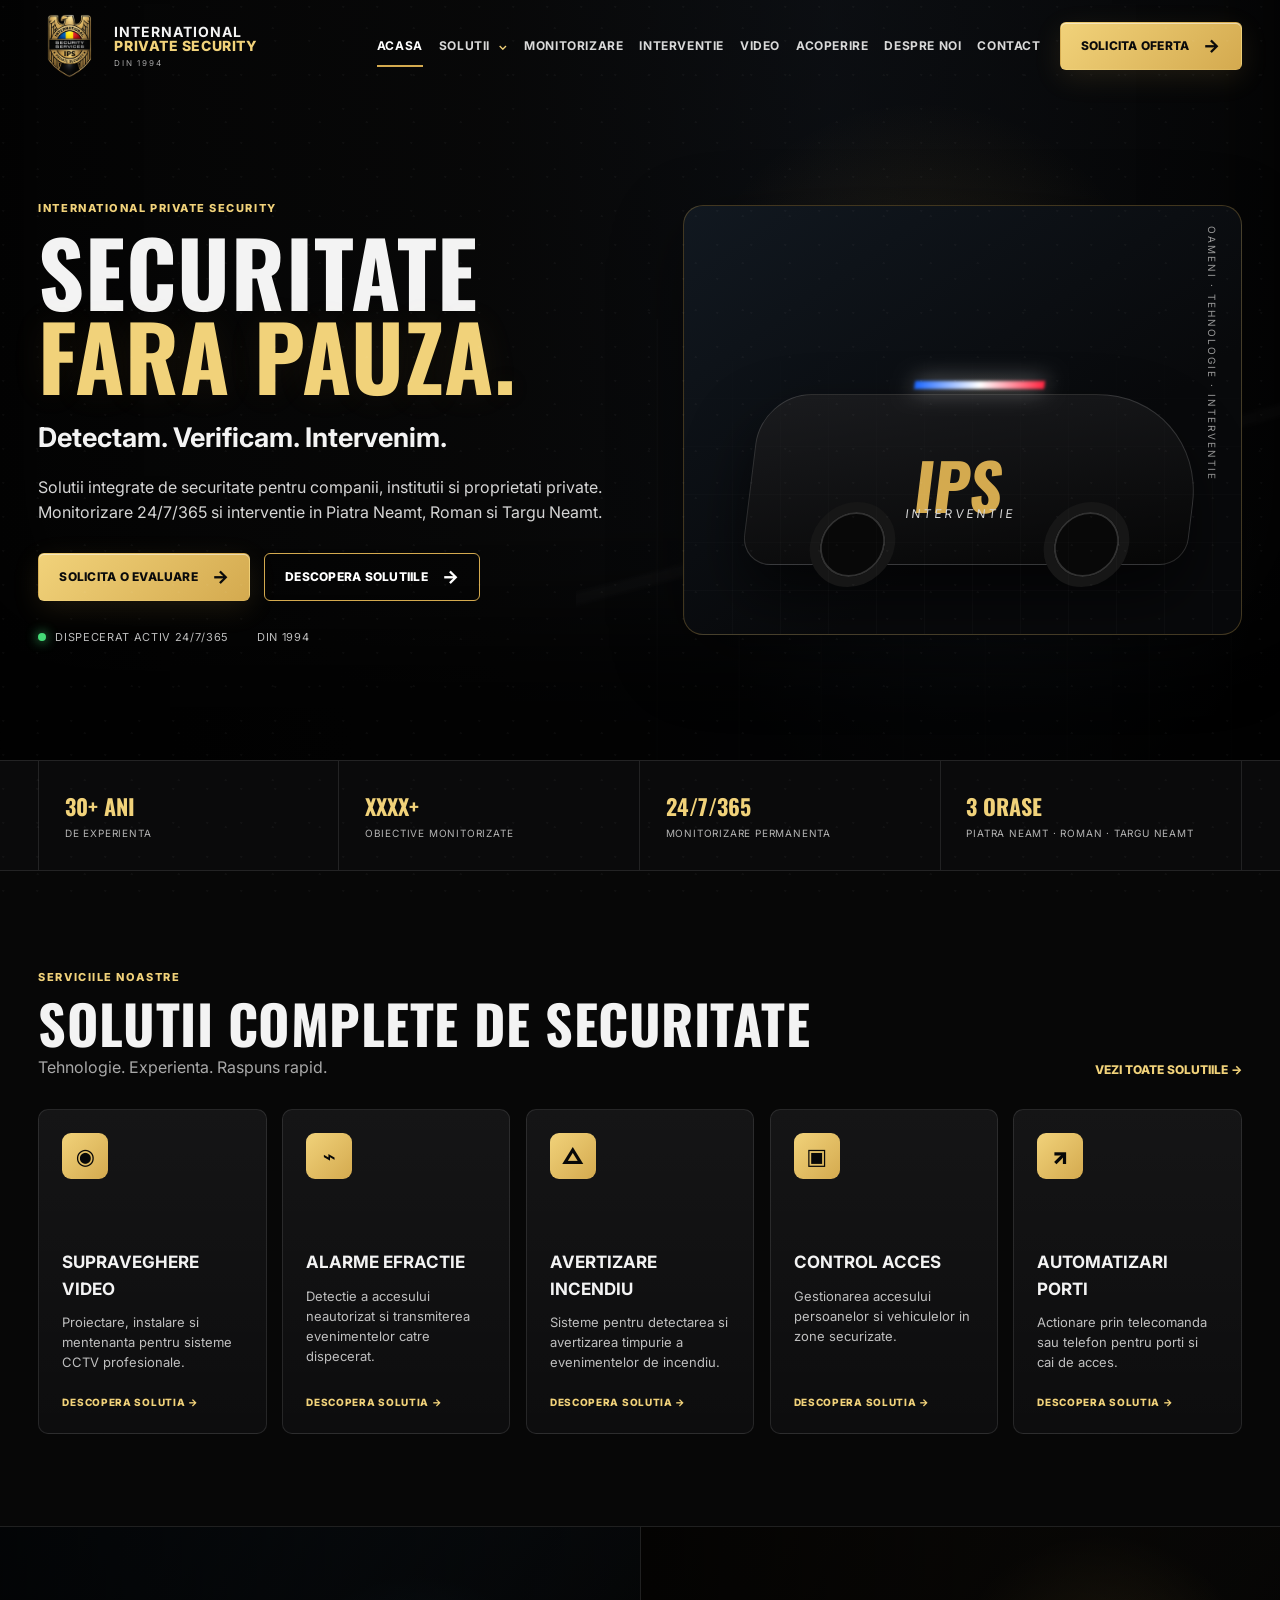
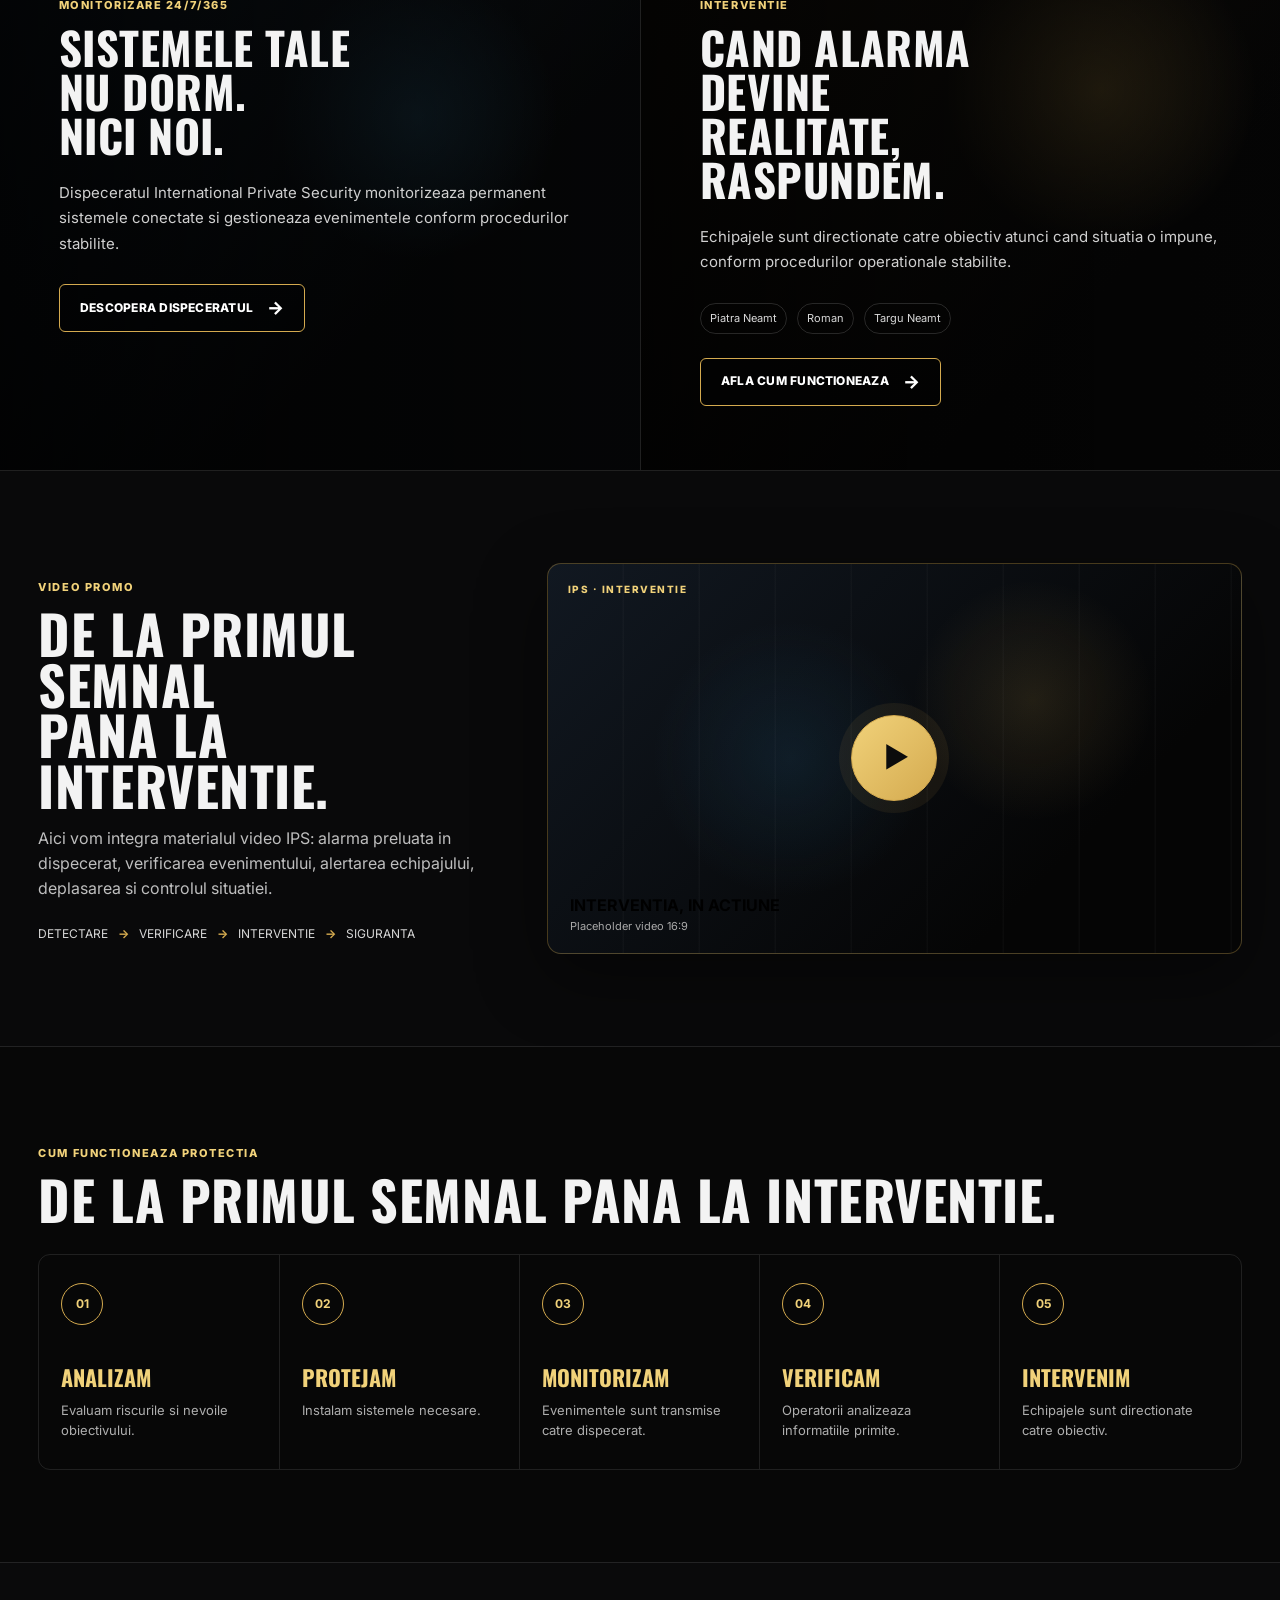
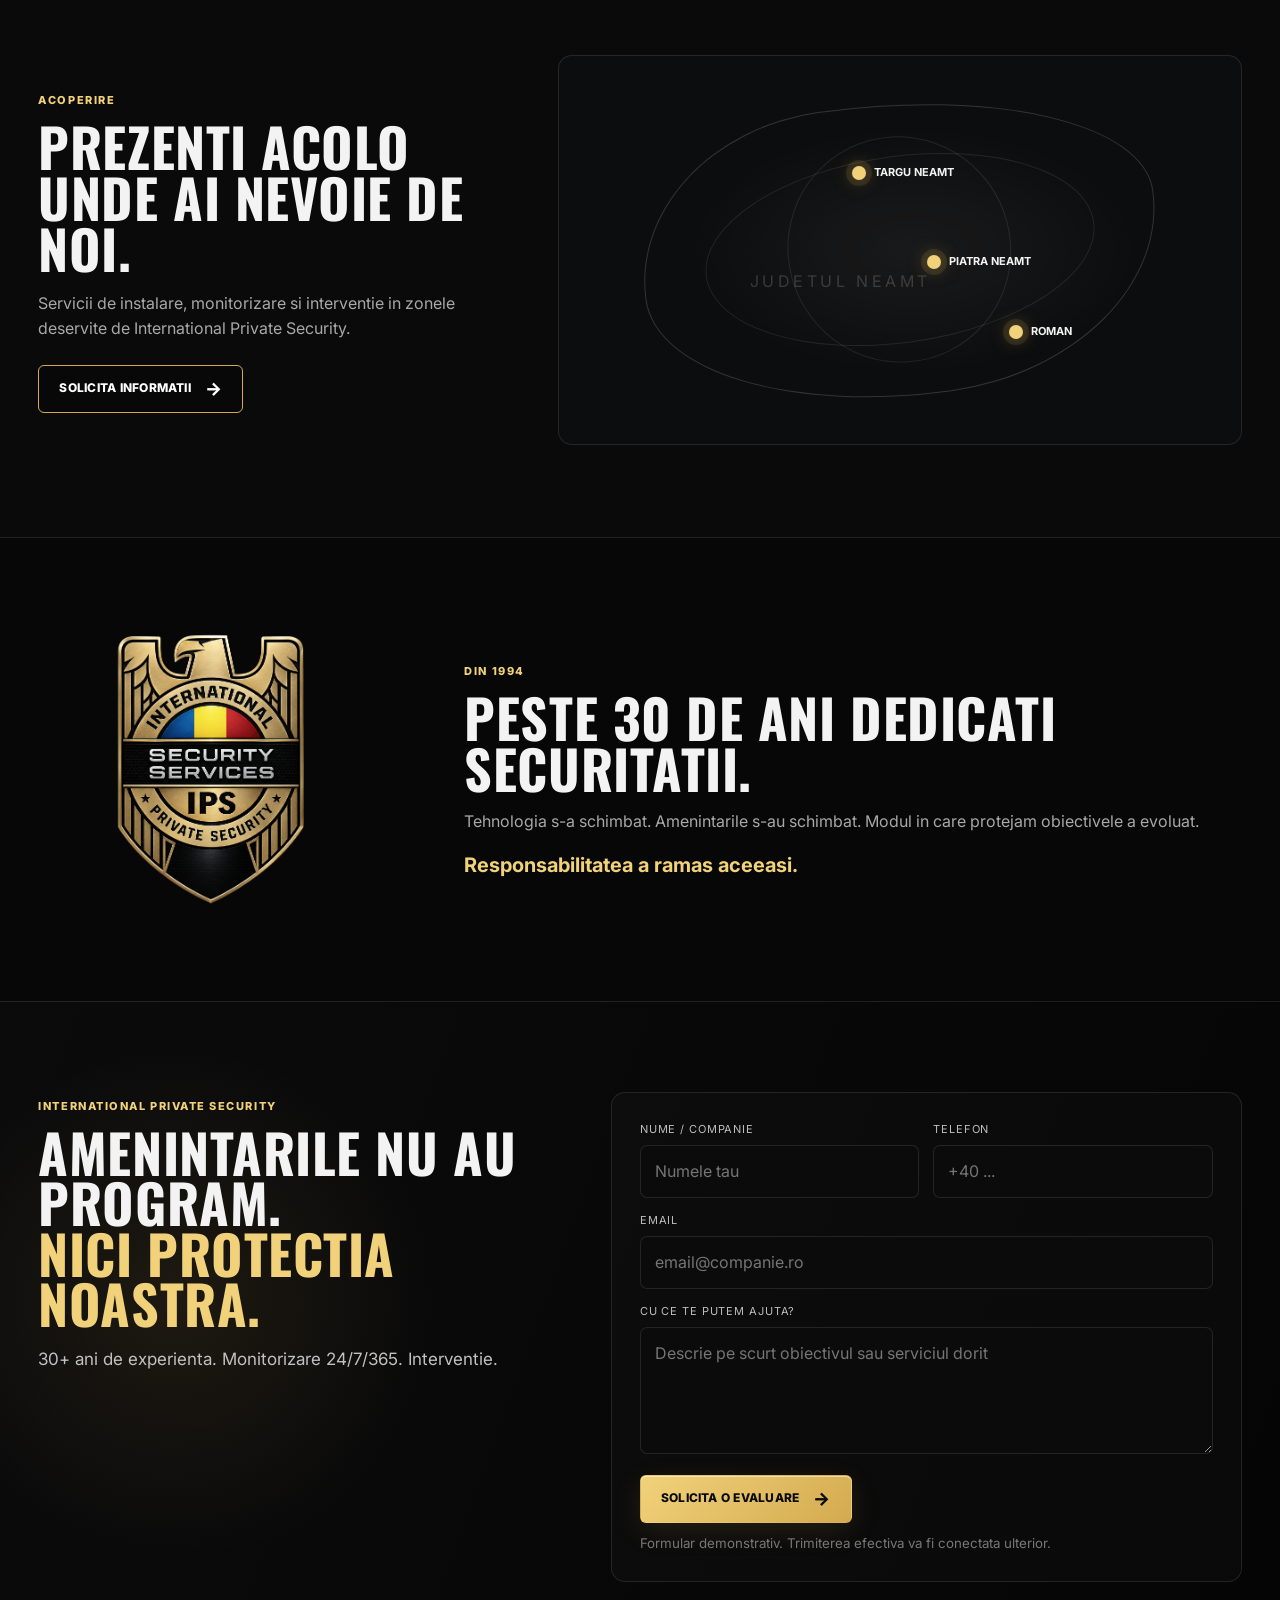
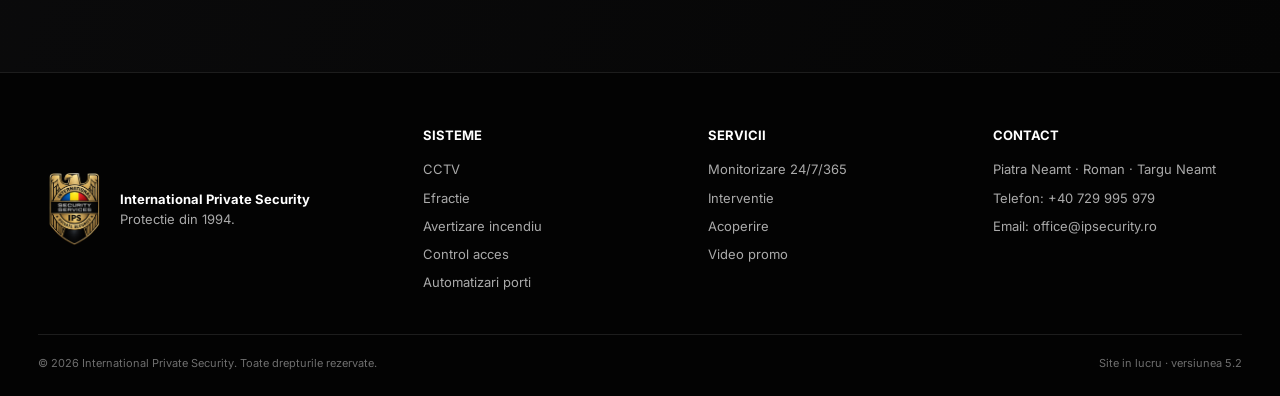
==== commit 52bfc727: "Add files via upload" ====
--- a/index.html
+++ b/index.html
@@ -140,7 +140,6 @@
         <article><b>30+ ANI</b><span>de experienta</span></article>
         <article><b>XXXX+</b><span>obiective monitorizate</span></article>
         <article><b>24/7/365</b><span>monitorizare permanenta</span></article>
-        <article><b>XX</b><span>echipaje de interventie</span></article>
         <article><b>3 ORASE</b><span>Piatra Neamt · Roman · Targu Neamt</span></article>
       </div>
     </section>
@@ -367,7 +366,7 @@
     </div>
     <div class="container footer-bottom">
       <span>© <span id="year"></span> International Private Security. Toate drepturile rezervate.</span>
-      <span>Site in lucru · versiunea 5</span>
+      <span>Site in lucru · versiunea 5.2</span>
     </div>
   </footer>
 
--- a/styles.css
+++ b/styles.css
@@ -237,7 +237,7 @@
 
 /* stats */
 .stats-strip { background:#0a0a0b; border-block:1px solid var(--line); }
-.stats-grid { display:grid; grid-template-columns:repeat(5,1fr); }
+.stats-grid { display:grid; grid-template-columns:repeat(4,1fr); }
 .stats-grid article { padding:28px clamp(20px, 2vw, 38px); border-right:1px solid var(--line); min-height:104px; display:flex; flex-direction:column; justify-content:center; }
 .stats-grid article:first-child { border-left:1px solid var(--line); }
 .stats-grid b { color:var(--gold-light); font-size:22px; font-family:Oswald; }
@@ -1528,3 +1528,8 @@
     margin-top:24px;
   }
 }
+
+/* V5.2 - stats without public intervention-team count */
+@media (max-width:820px) and (min-width:561px) {
+  .stats-grid article:last-child { grid-column:auto; }
+}
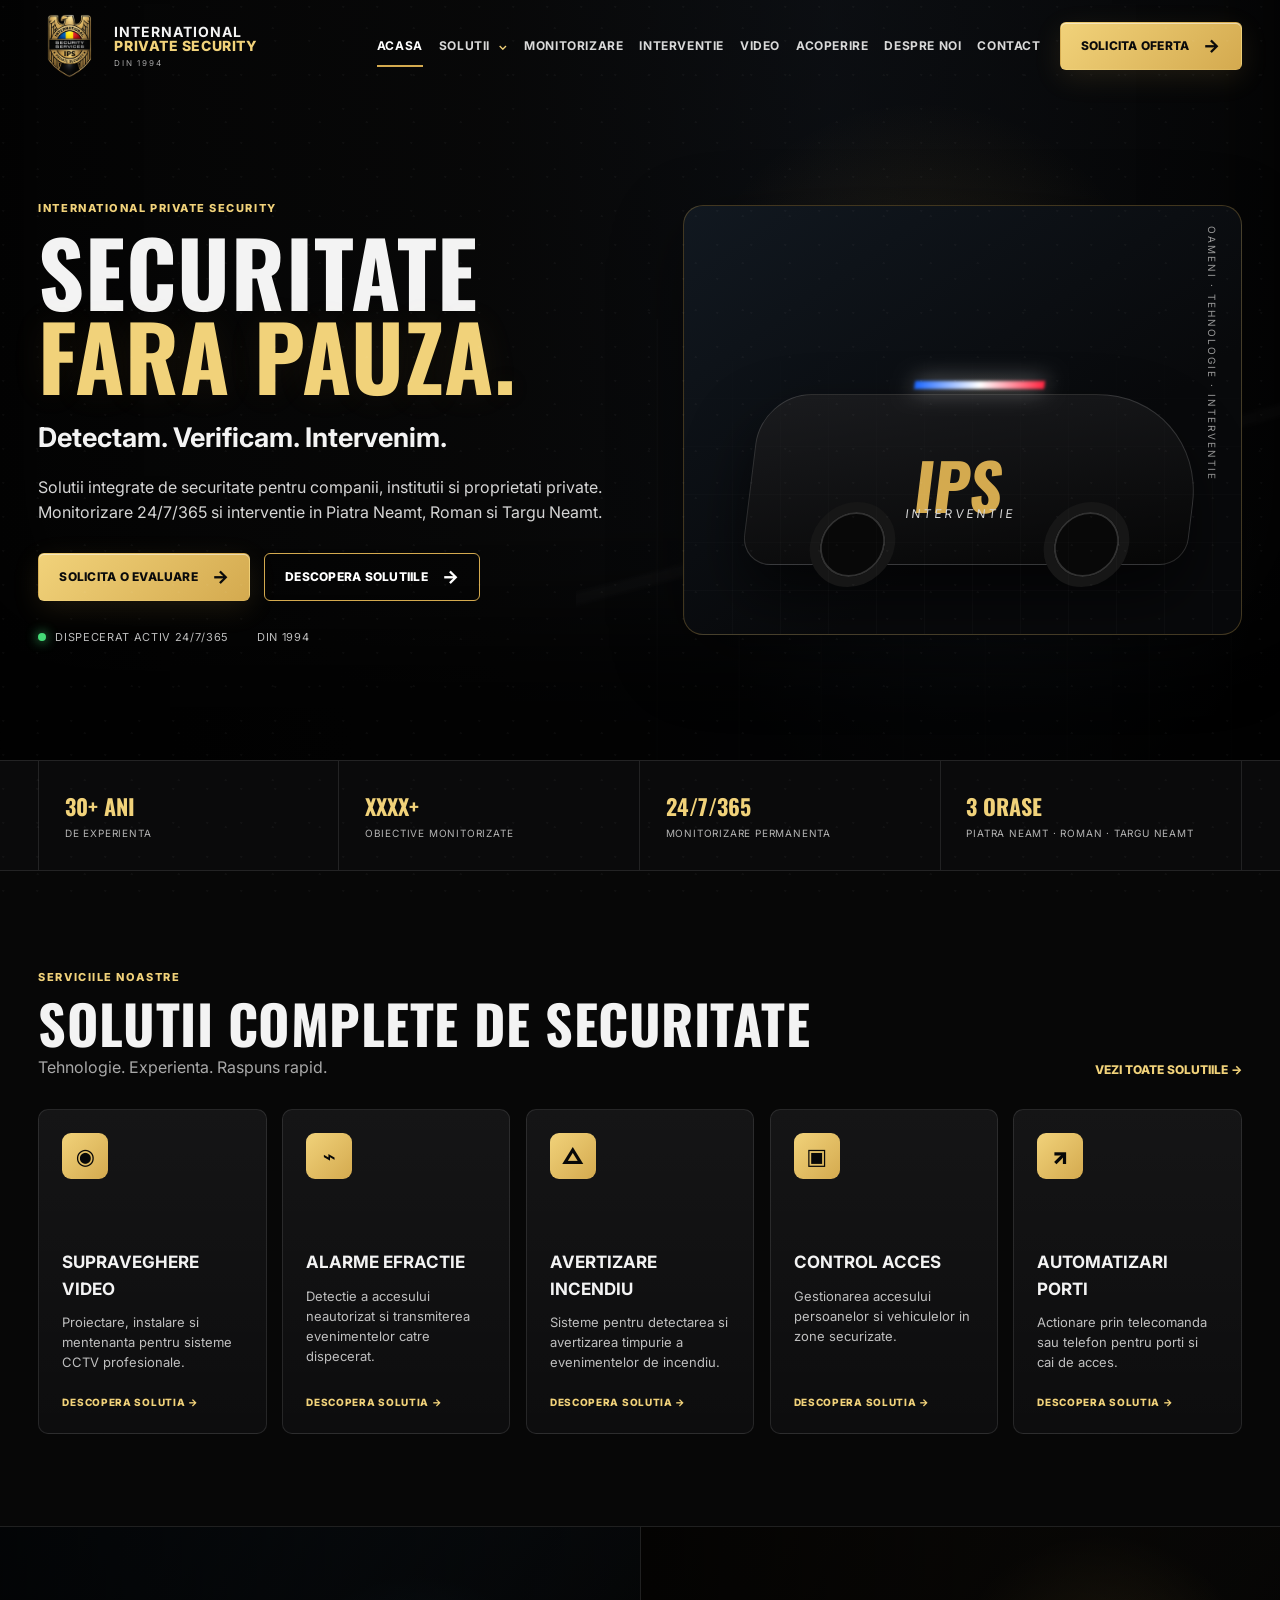
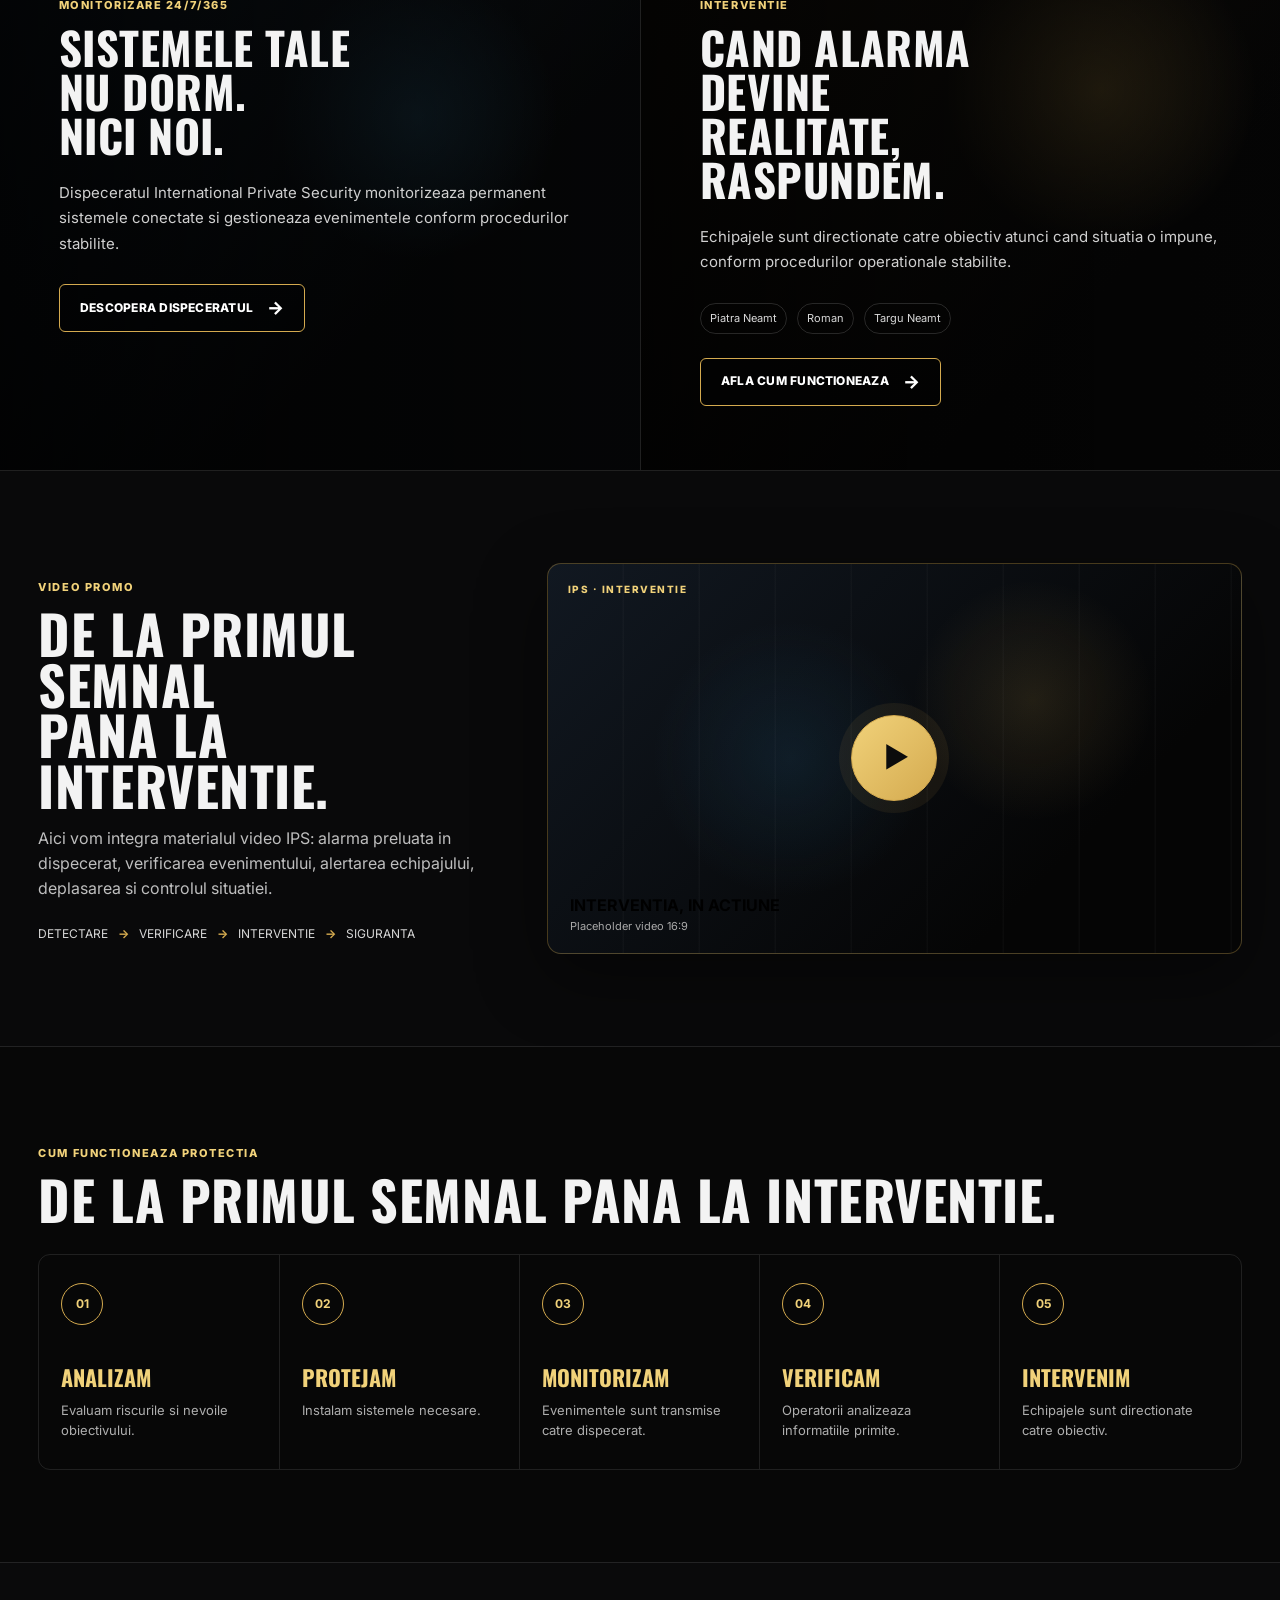
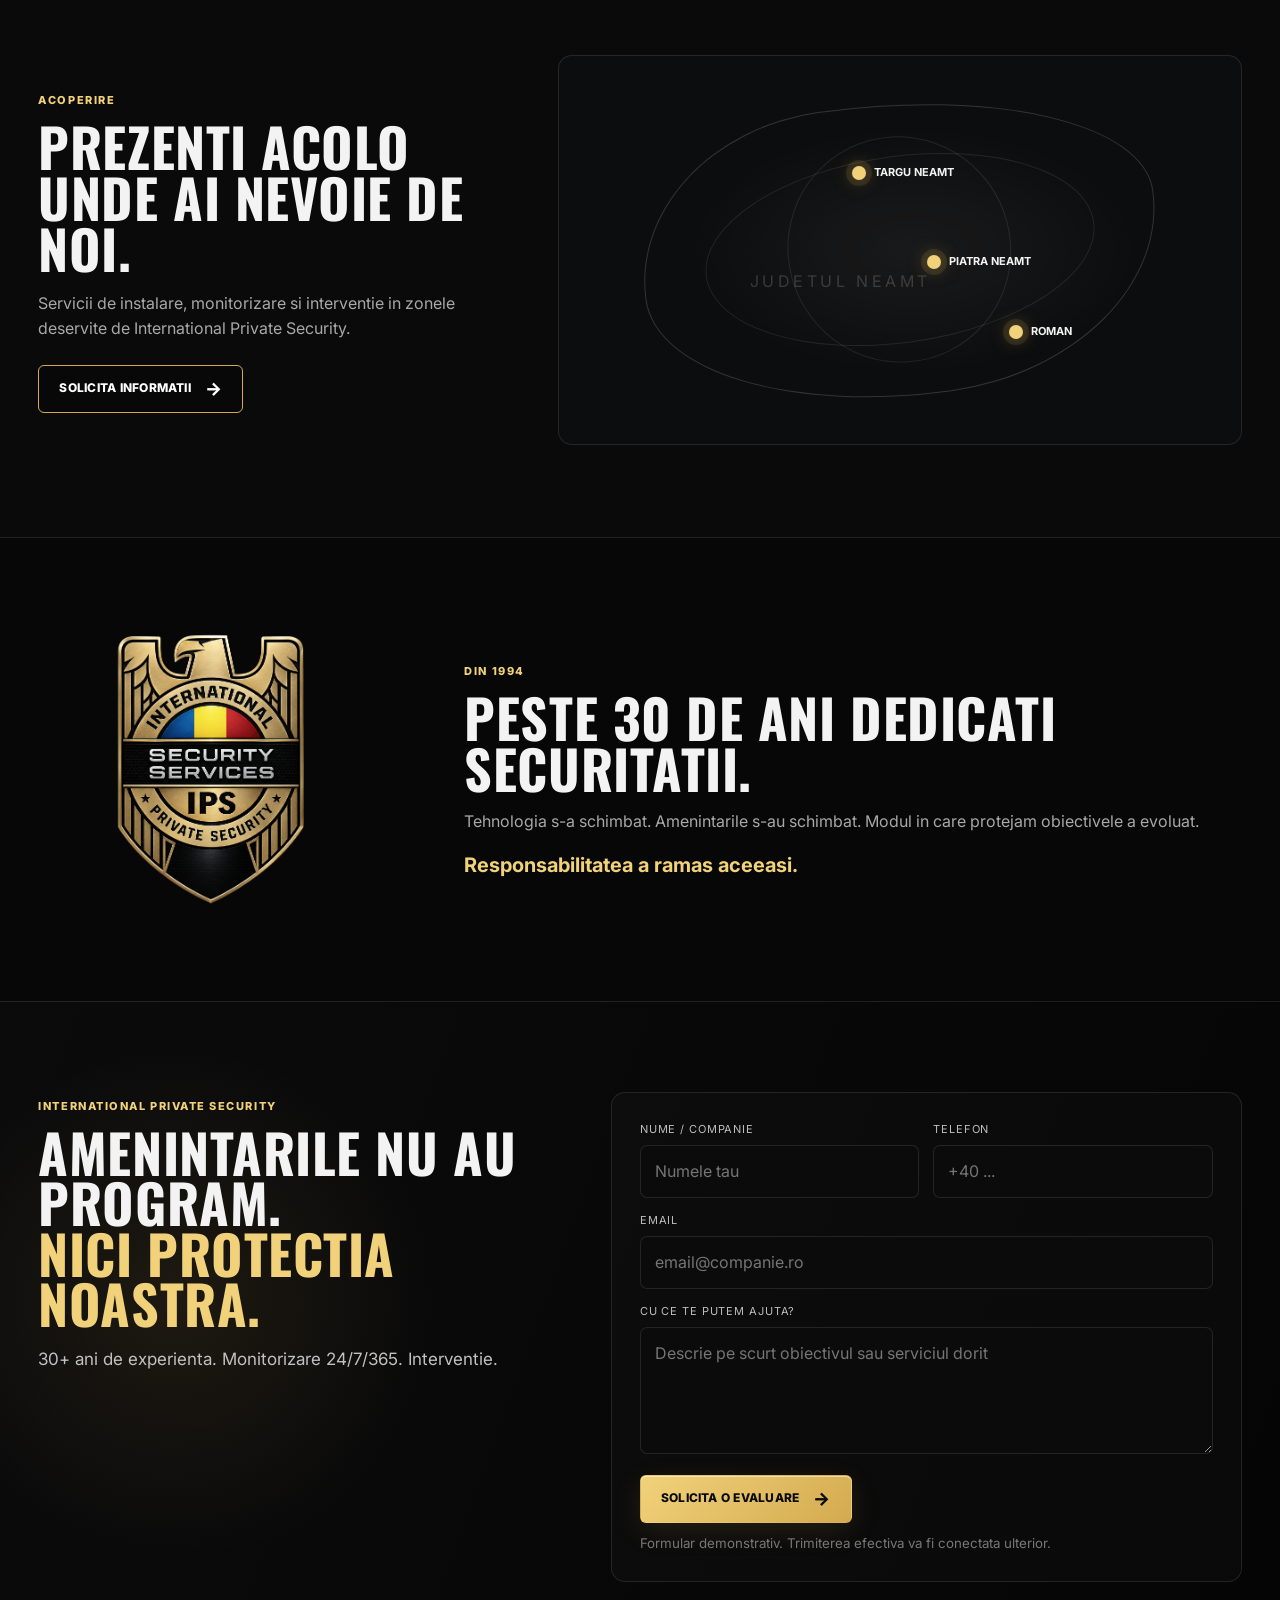
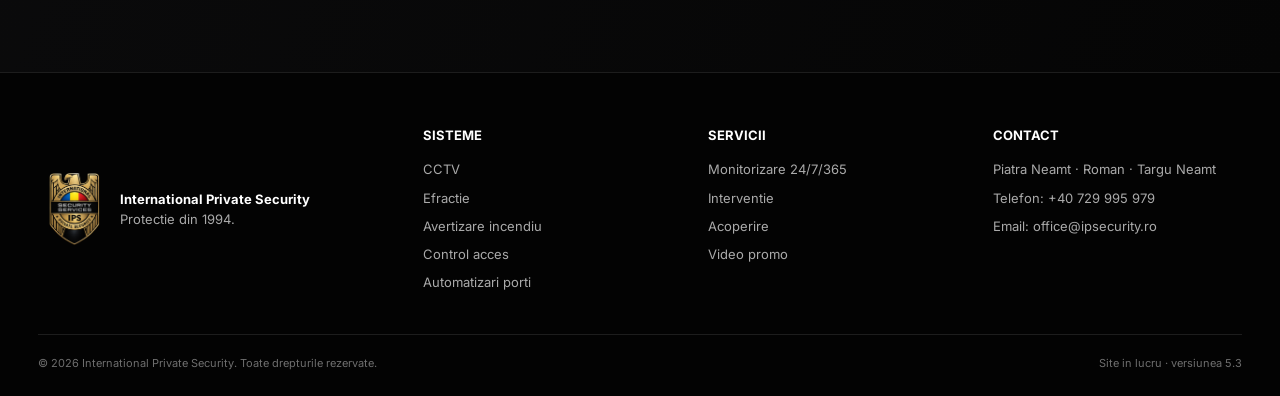
==== commit 20515175: "Add files via upload" ====
--- a/index.html
+++ b/index.html
@@ -366,7 +366,7 @@
     </div>
     <div class="container footer-bottom">
       <span>© <span id="year"></span> International Private Security. Toate drepturile rezervate.</span>
-      <span>Site in lucru · versiunea 5.2</span>
+      <span>Site in lucru · versiunea 5.3</span>
     </div>
   </footer>
 
--- a/styles.css
+++ b/styles.css
@@ -1533,3 +1533,104 @@
 @media (max-width:820px) and (min-width:561px) {
   .stats-grid article:last-child { grid-column:auto; }
 }
+
+
+/* ============================================================
+   V5.3 - REALISTIC SERVICE IMAGES
+   ============================================================ */
+
+.service-photo-card {
+  position:relative;
+  width:min(100%, 720px);
+  margin:0;
+  aspect-ratio:16 / 10;
+  overflow:hidden;
+  border-radius:16px;
+  border:1px solid rgba(212,170,79,.26);
+  background:#0b0b0c;
+  box-shadow:var(--shadow);
+}
+
+.service-photo-card::after {
+  content:"";
+  position:absolute;
+  inset:0;
+  pointer-events:none;
+  background:
+    linear-gradient(180deg, transparent 48%, rgba(0,0,0,.75) 100%),
+    linear-gradient(90deg, rgba(0,0,0,.08), transparent 45%);
+}
+
+.service-photo-card img {
+  width:100%;
+  height:100%;
+  object-fit:cover;
+  display:block;
+  transition:transform .55s ease, filter .55s ease;
+}
+
+.service-photo-card:hover img {
+  transform:scale(1.025);
+}
+
+.service-photo-caption {
+  position:absolute;
+  z-index:2;
+  left:22px;
+  right:22px;
+  bottom:20px;
+  display:flex;
+  flex-direction:column;
+  gap:4px;
+}
+
+.service-photo-caption span {
+  color:var(--gold-light);
+  text-transform:uppercase;
+  font-size:9px;
+  font-weight:800;
+  letter-spacing:.14em;
+}
+
+.service-photo-caption strong {
+  color:#fff;
+  max-width:520px;
+  text-transform:uppercase;
+  font-family:Oswald, Inter, sans-serif;
+  font-size:20px;
+  line-height:1.12;
+  text-shadow:0 2px 12px rgba(0,0,0,.65);
+}
+
+@media (max-width:1100px) {
+  .service-photo-card {
+    width:100%;
+    max-width:800px;
+    aspect-ratio:16 / 8.5;
+  }
+}
+
+@media (max-width:820px) {
+  /* In V5 the hero visual was hidden on mobile.
+     We now show the supplied photo as a compact visual below the hero text. */
+  .service-hero-visual {
+    display:block;
+    min-height:0;
+    margin-top:34px;
+  }
+
+  .service-photo-card {
+    aspect-ratio:16 / 10;
+    border-radius:12px;
+  }
+
+  .service-photo-caption {
+    left:16px;
+    right:16px;
+    bottom:14px;
+  }
+
+  .service-photo-caption strong {
+    font-size:17px;
+  }
+}
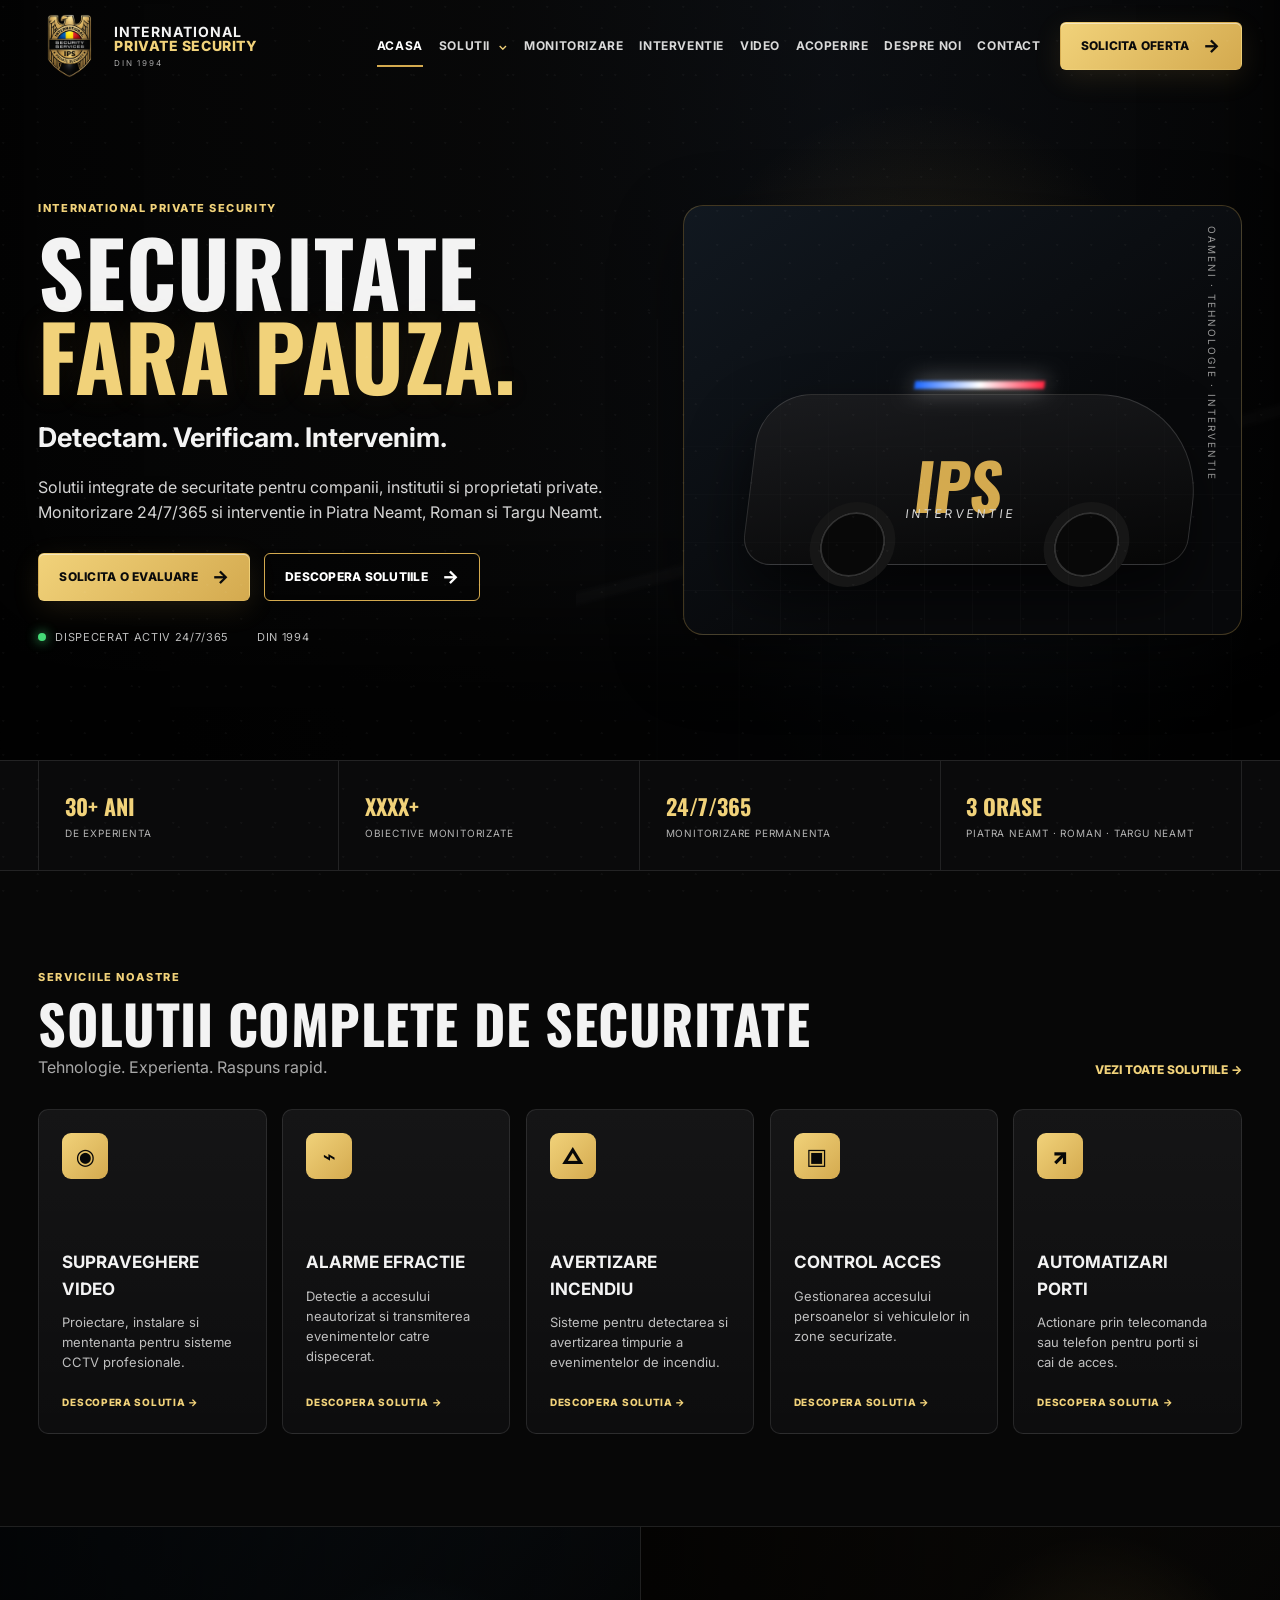
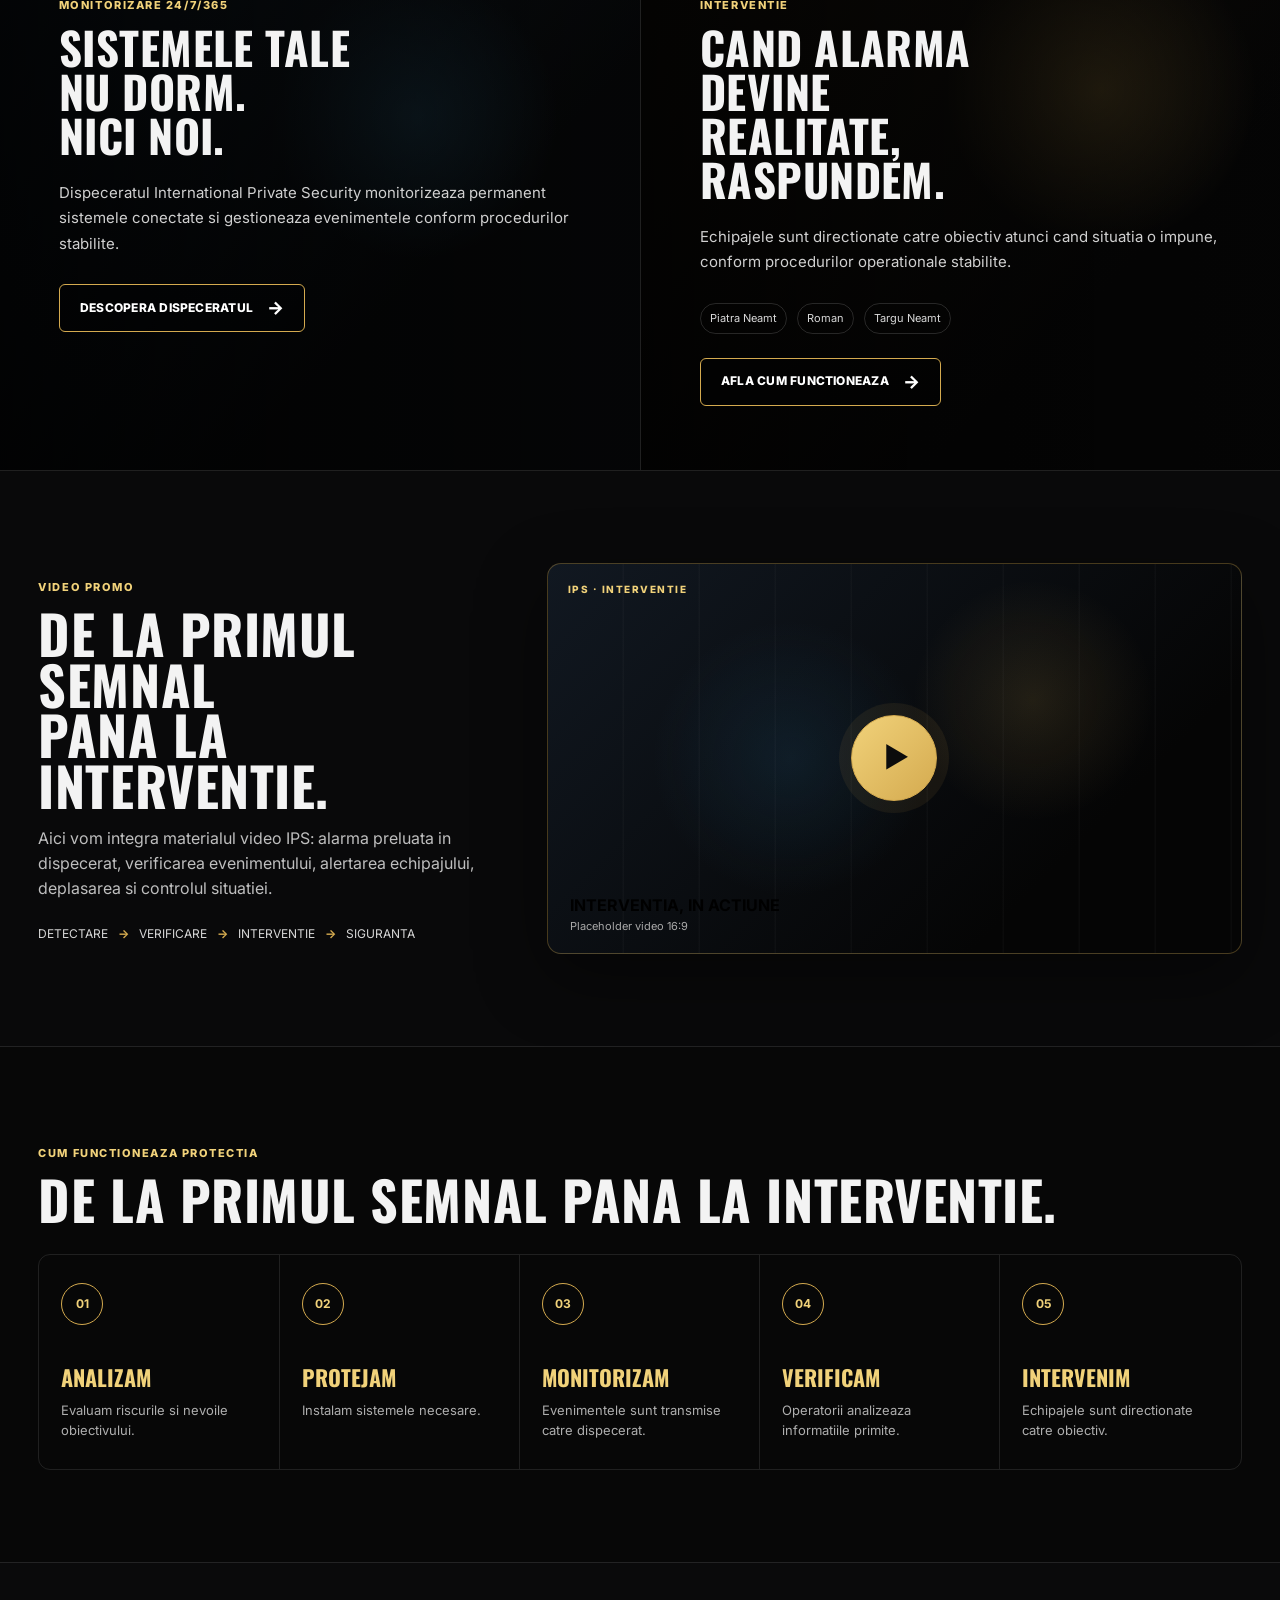
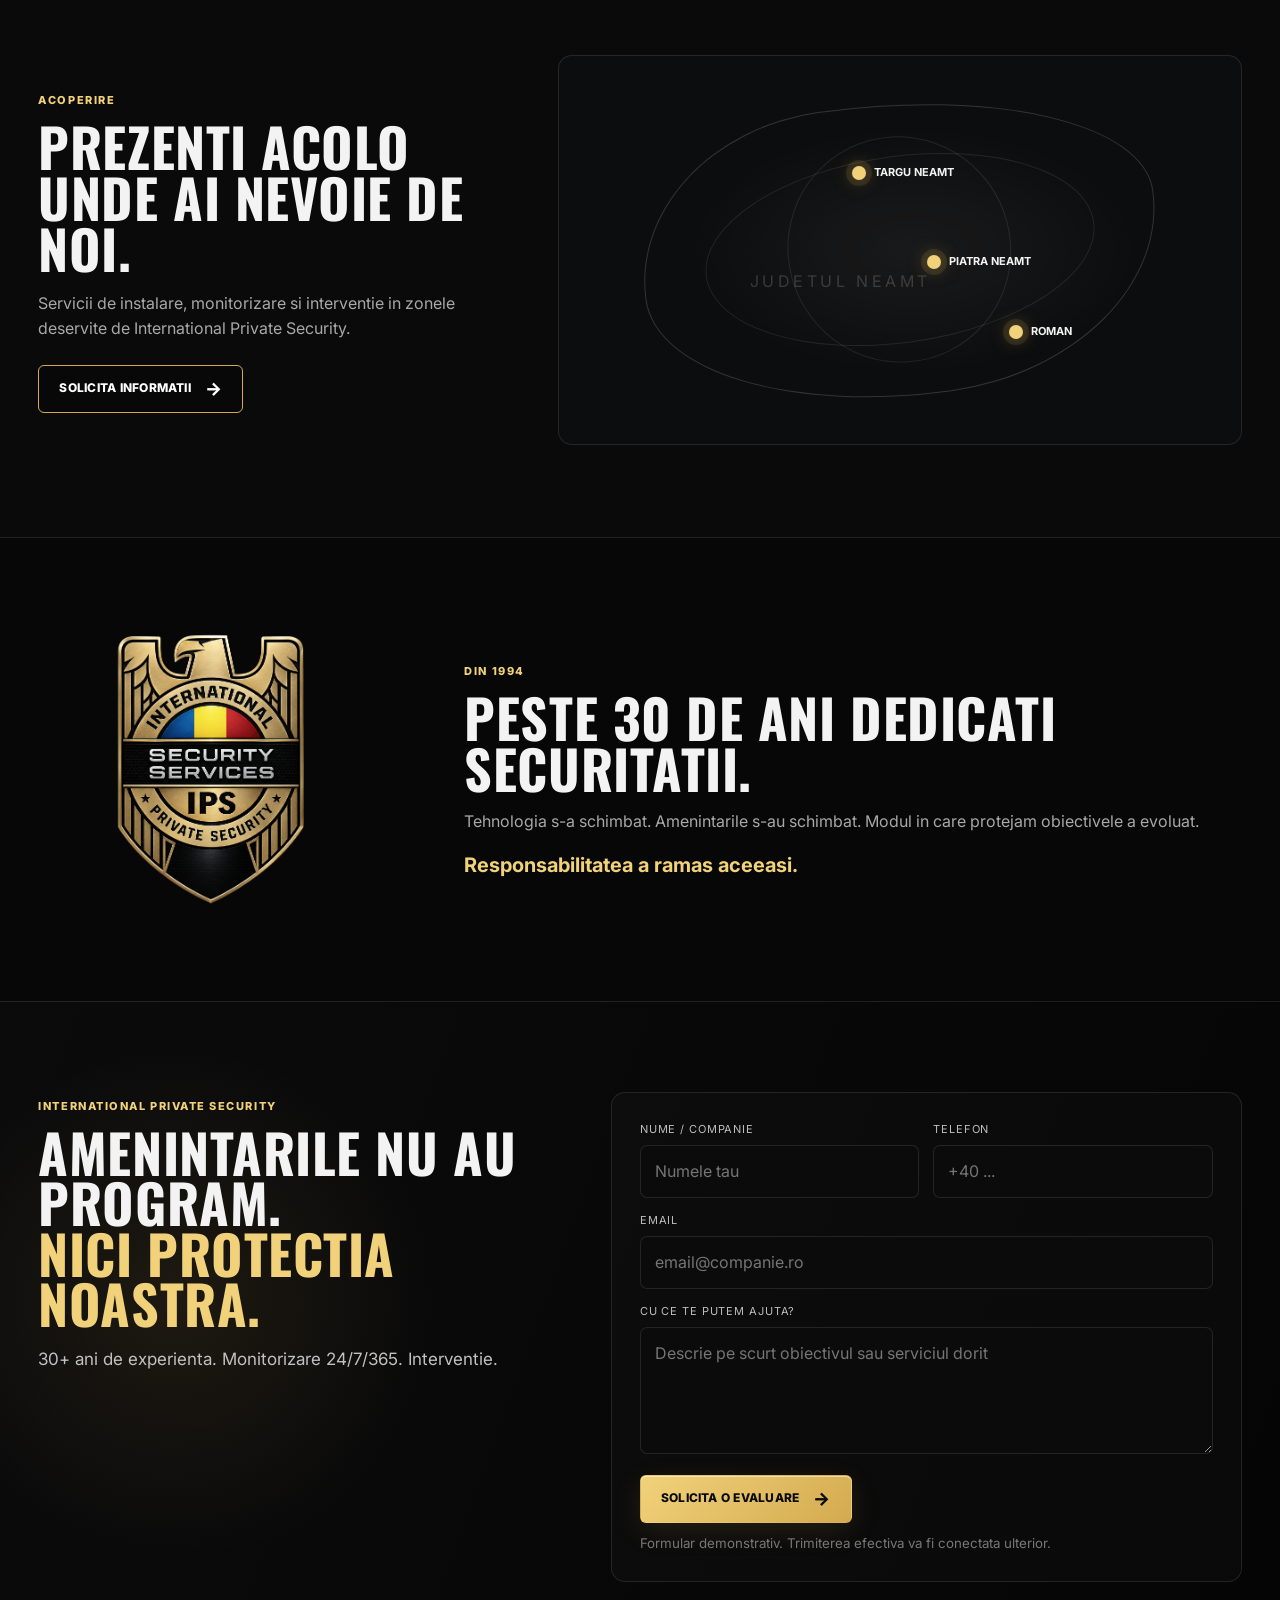
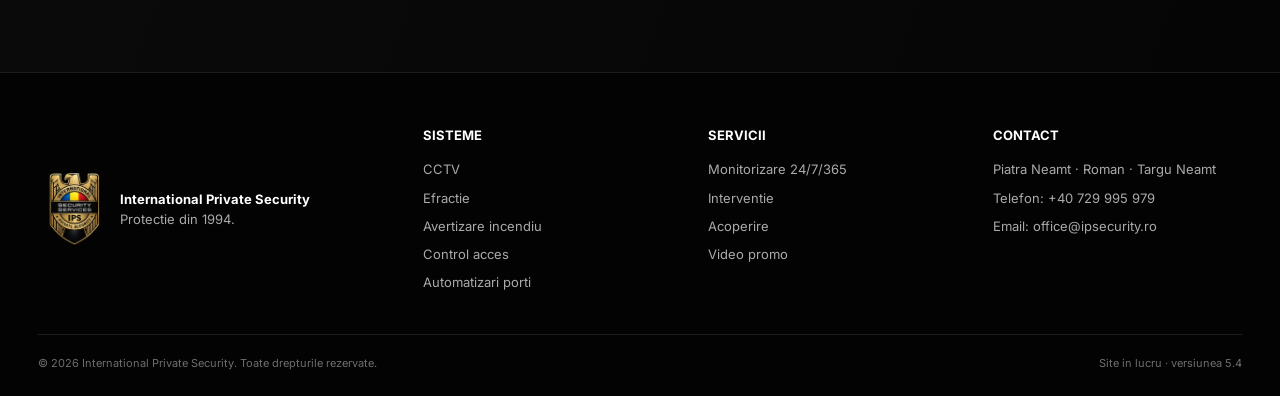
==== commit 80ebdca1: "Add files via upload" ====
--- a/index.html
+++ b/index.html
@@ -5,6 +5,11 @@
   <meta name="viewport" content="width=device-width, initial-scale=1.0" />
   <meta name="description" content="International Private Security - sisteme de securitate, monitorizare 24/7/365 si interventie in Piatra Neamt, Roman si Targu Neamt." />
   <title>International Private Security | Securitate fara pauza</title>
+  <link rel="icon" type="image/png" sizes="32x32" href="assets/favicon-32x32.png" />
+  <link rel="icon" type="image/png" sizes="16x16" href="assets/favicon-16x16.png" />
+  <link rel="shortcut icon" href="assets/favicon.ico" />
+  <link rel="apple-touch-icon" sizes="180x180" href="assets/apple-touch-icon.png" />
+  <link rel="manifest" href="assets/site.webmanifest" />
   <link rel="preconnect" href="https://fonts.googleapis.com">
   <link rel="preconnect" href="https://fonts.gstatic.com" crossorigin>
   <link href="https://fonts.googleapis.com/css2?family=Inter:wght@400;500;600;700;800&family=Oswald:wght@500;600;700&display=swap" rel="stylesheet">
@@ -366,7 +371,7 @@
     </div>
     <div class="container footer-bottom">
       <span>© <span id="year"></span> International Private Security. Toate drepturile rezervate.</span>
-      <span>Site in lucru · versiunea 5.3</span>
+      <span>Site in lucru · versiunea 5.4</span>
     </div>
   </footer>
 
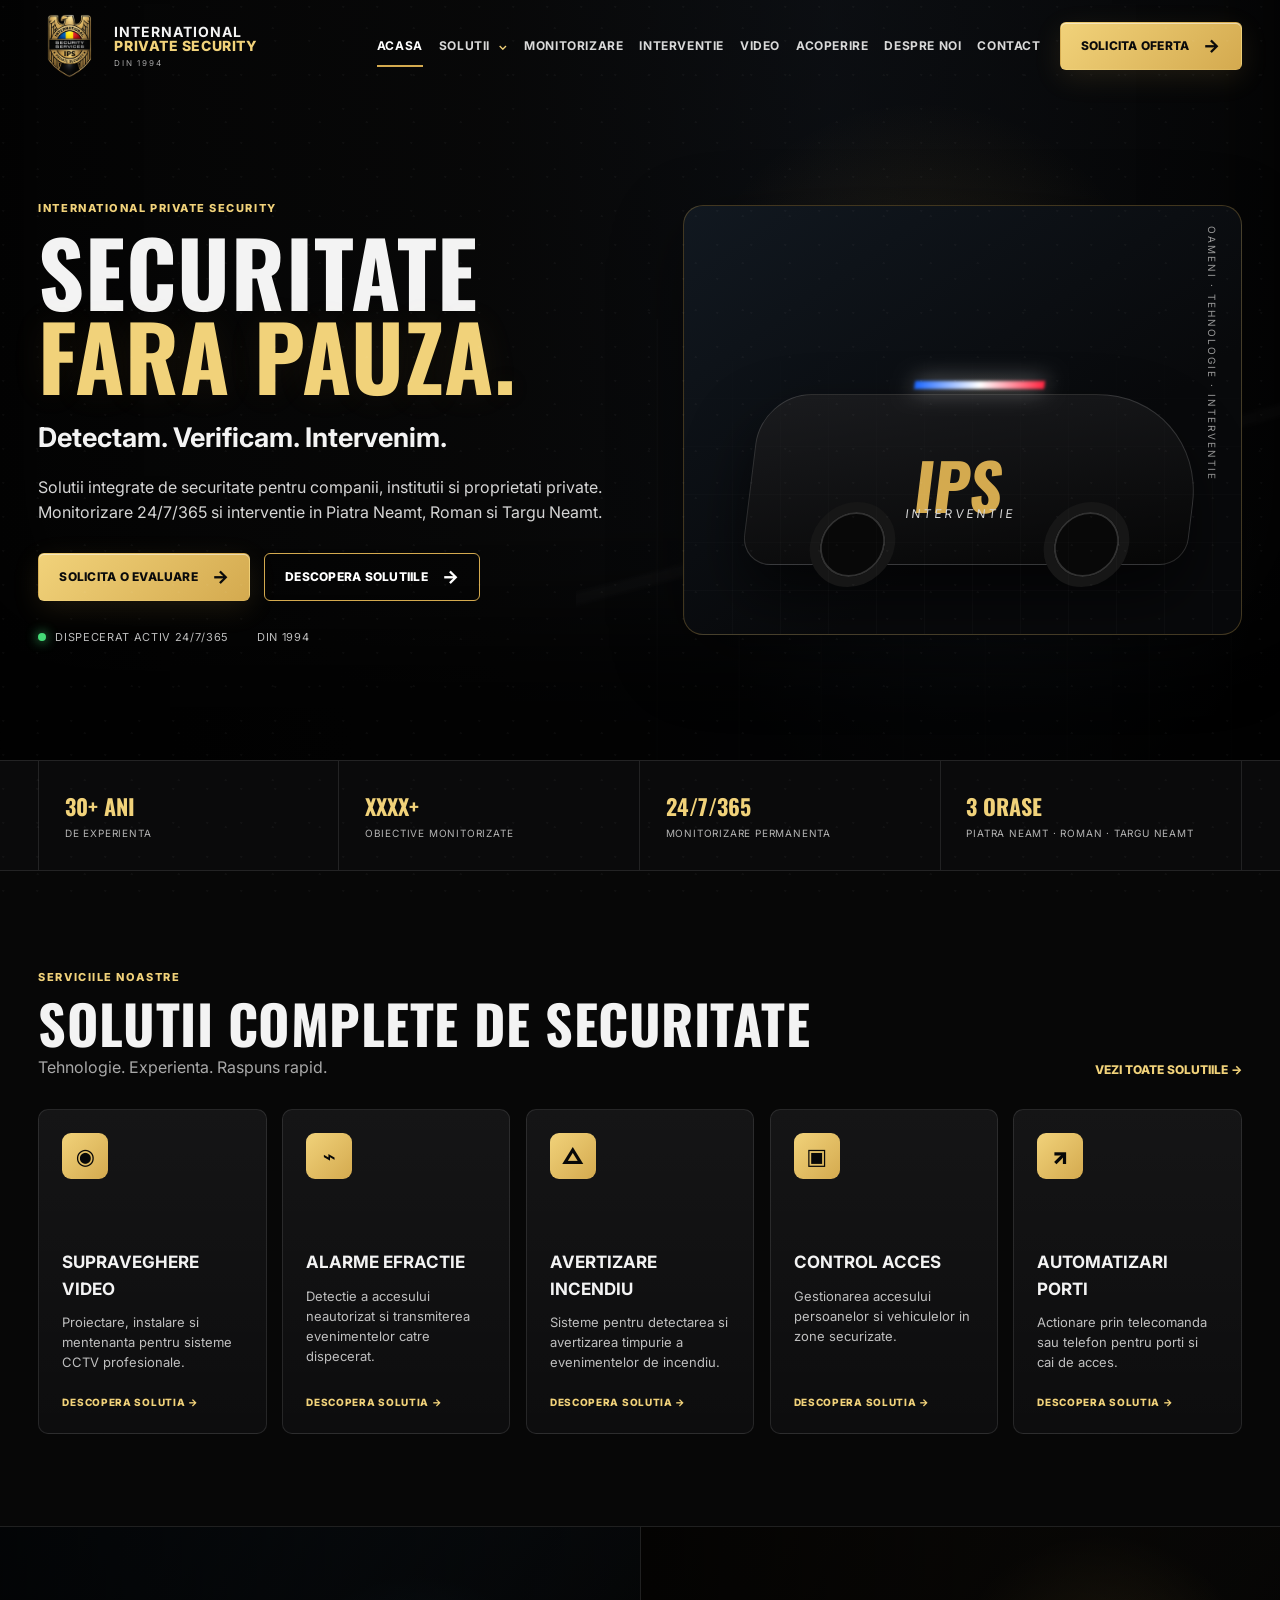
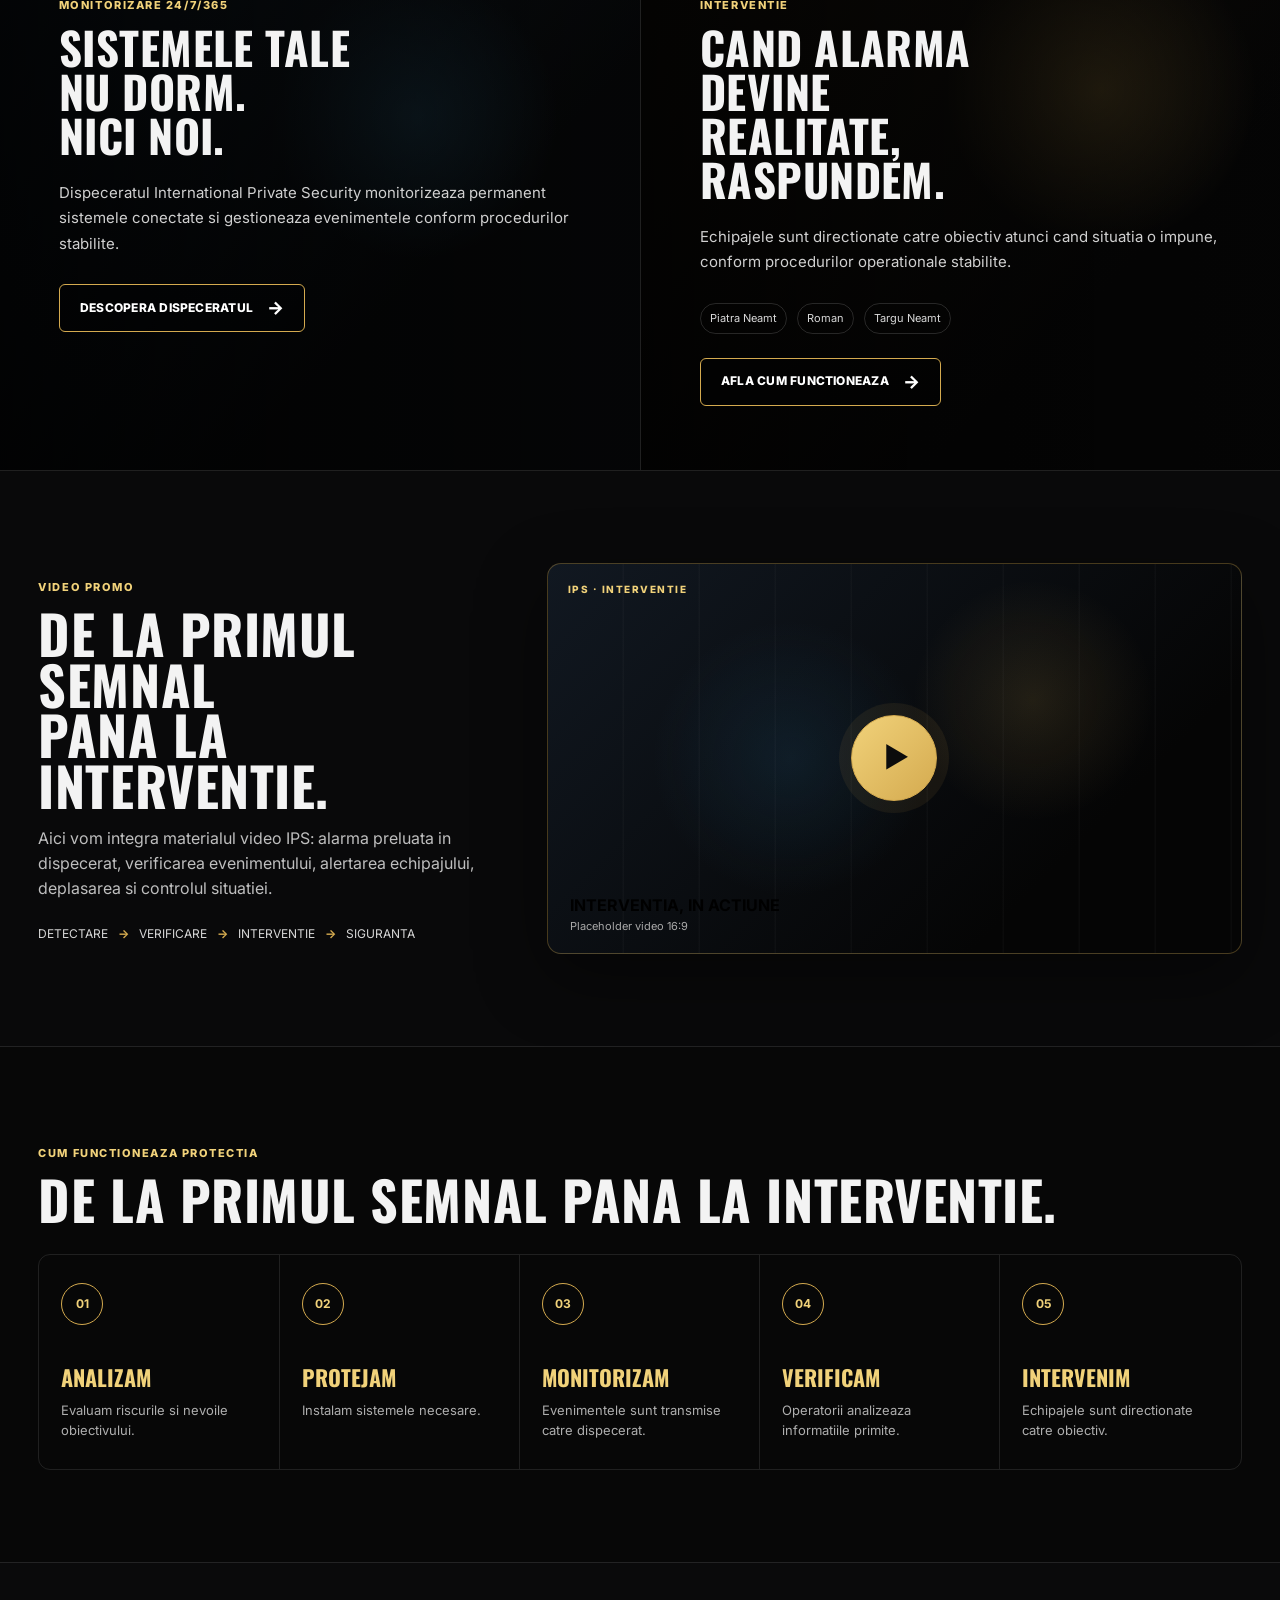
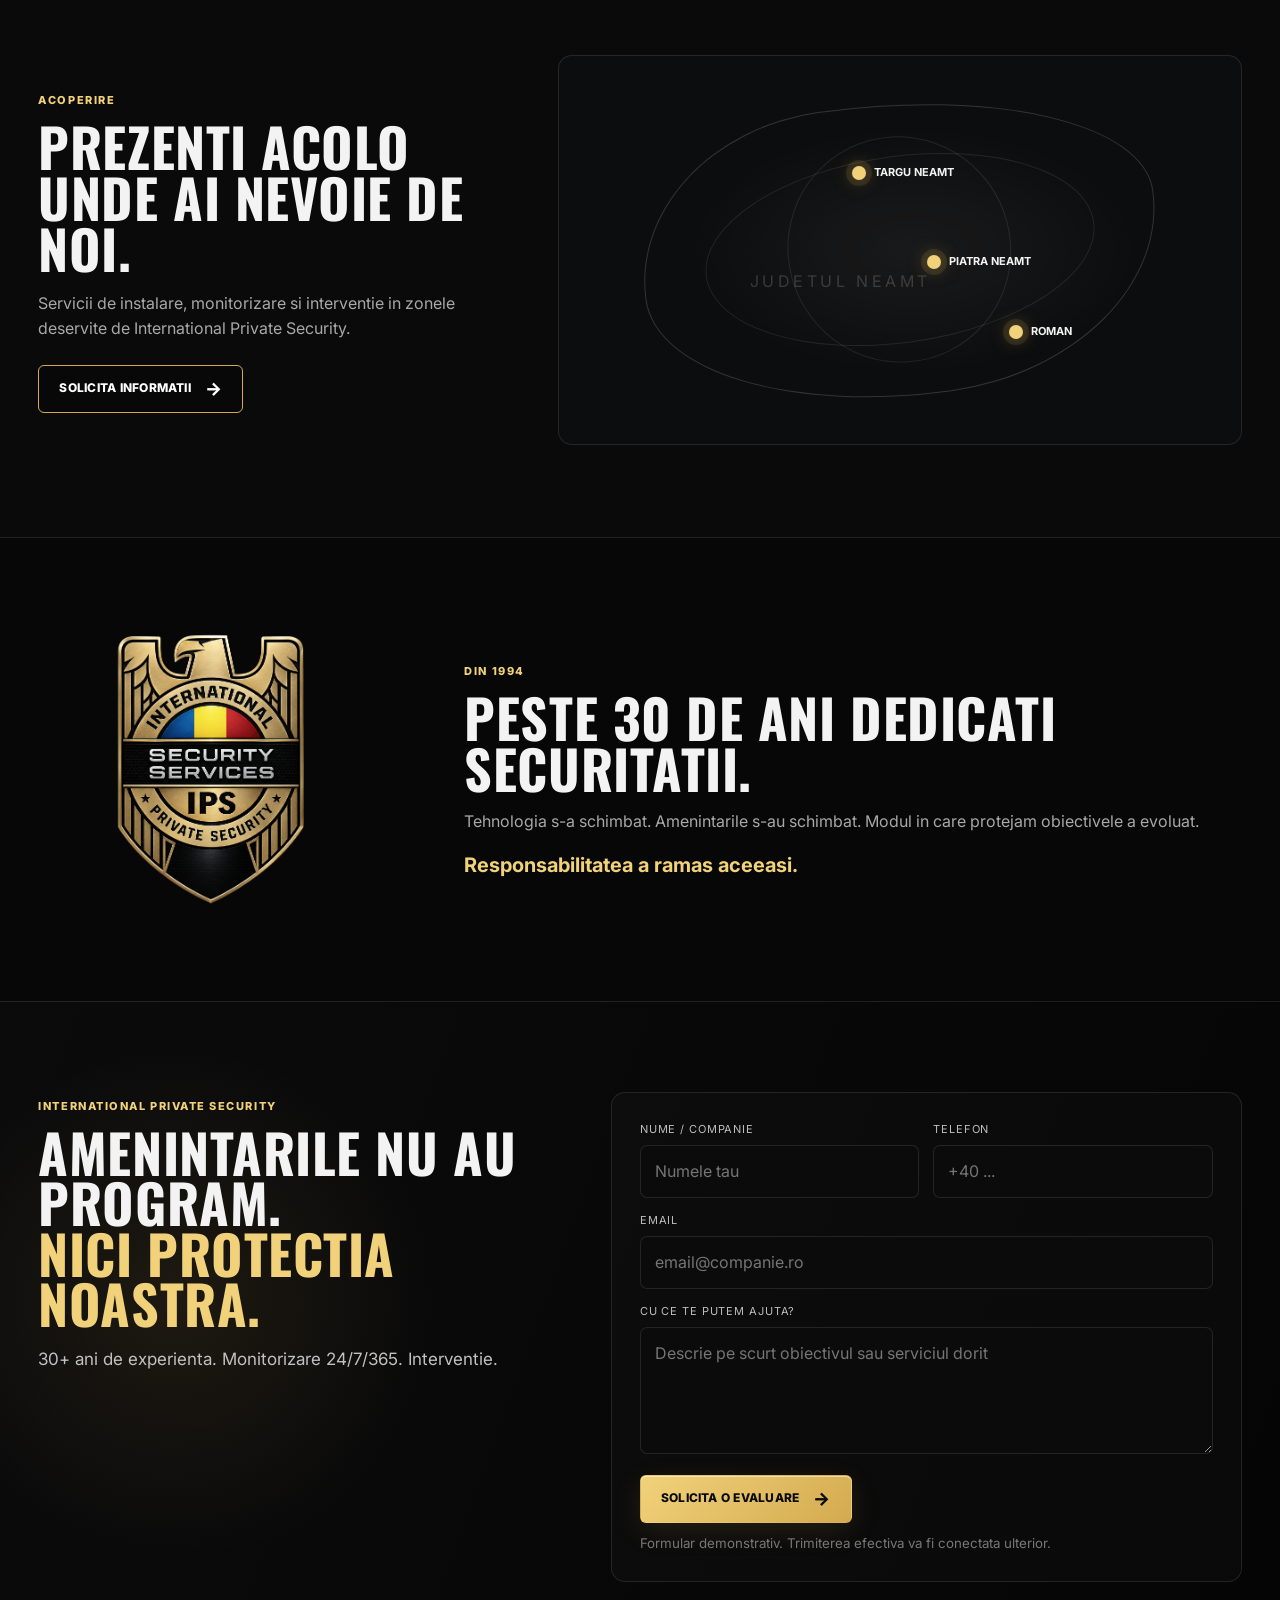
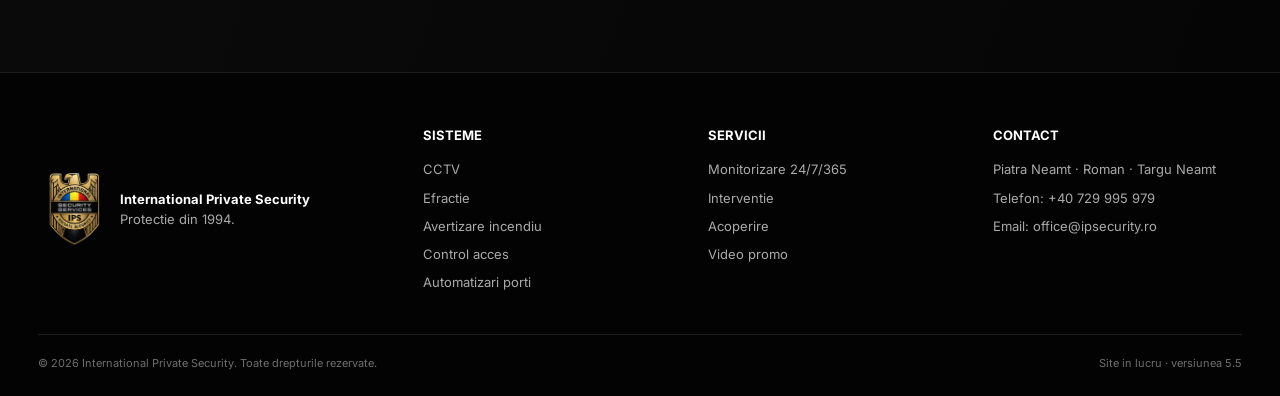
==== commit b8bd33f3: "Add files via upload" ====
--- a/index.html
+++ b/index.html
@@ -371,7 +371,7 @@
     </div>
     <div class="container footer-bottom">
       <span>© <span id="year"></span> International Private Security. Toate drepturile rezervate.</span>
-      <span>Site in lucru · versiunea 5.4</span>
+      <span>Site in lucru · versiunea 5.5</span>
     </div>
   </footer>
 
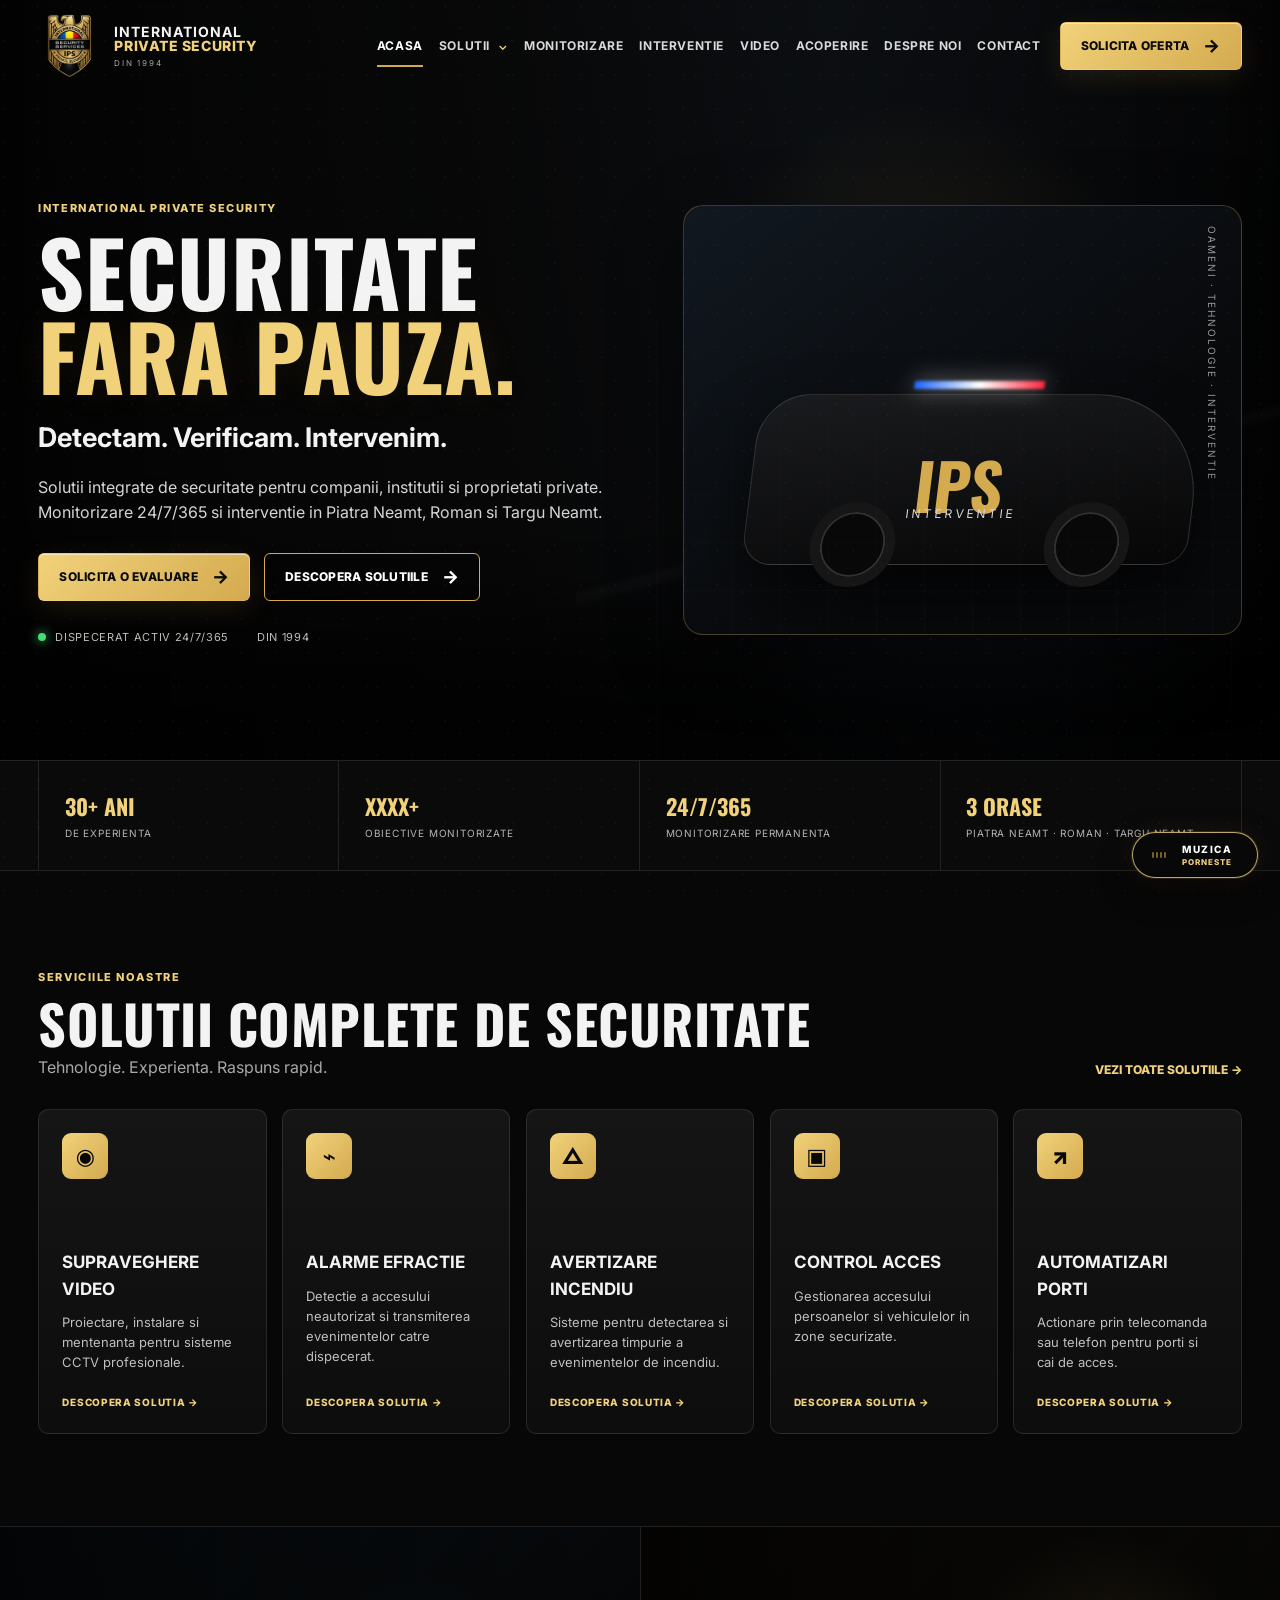
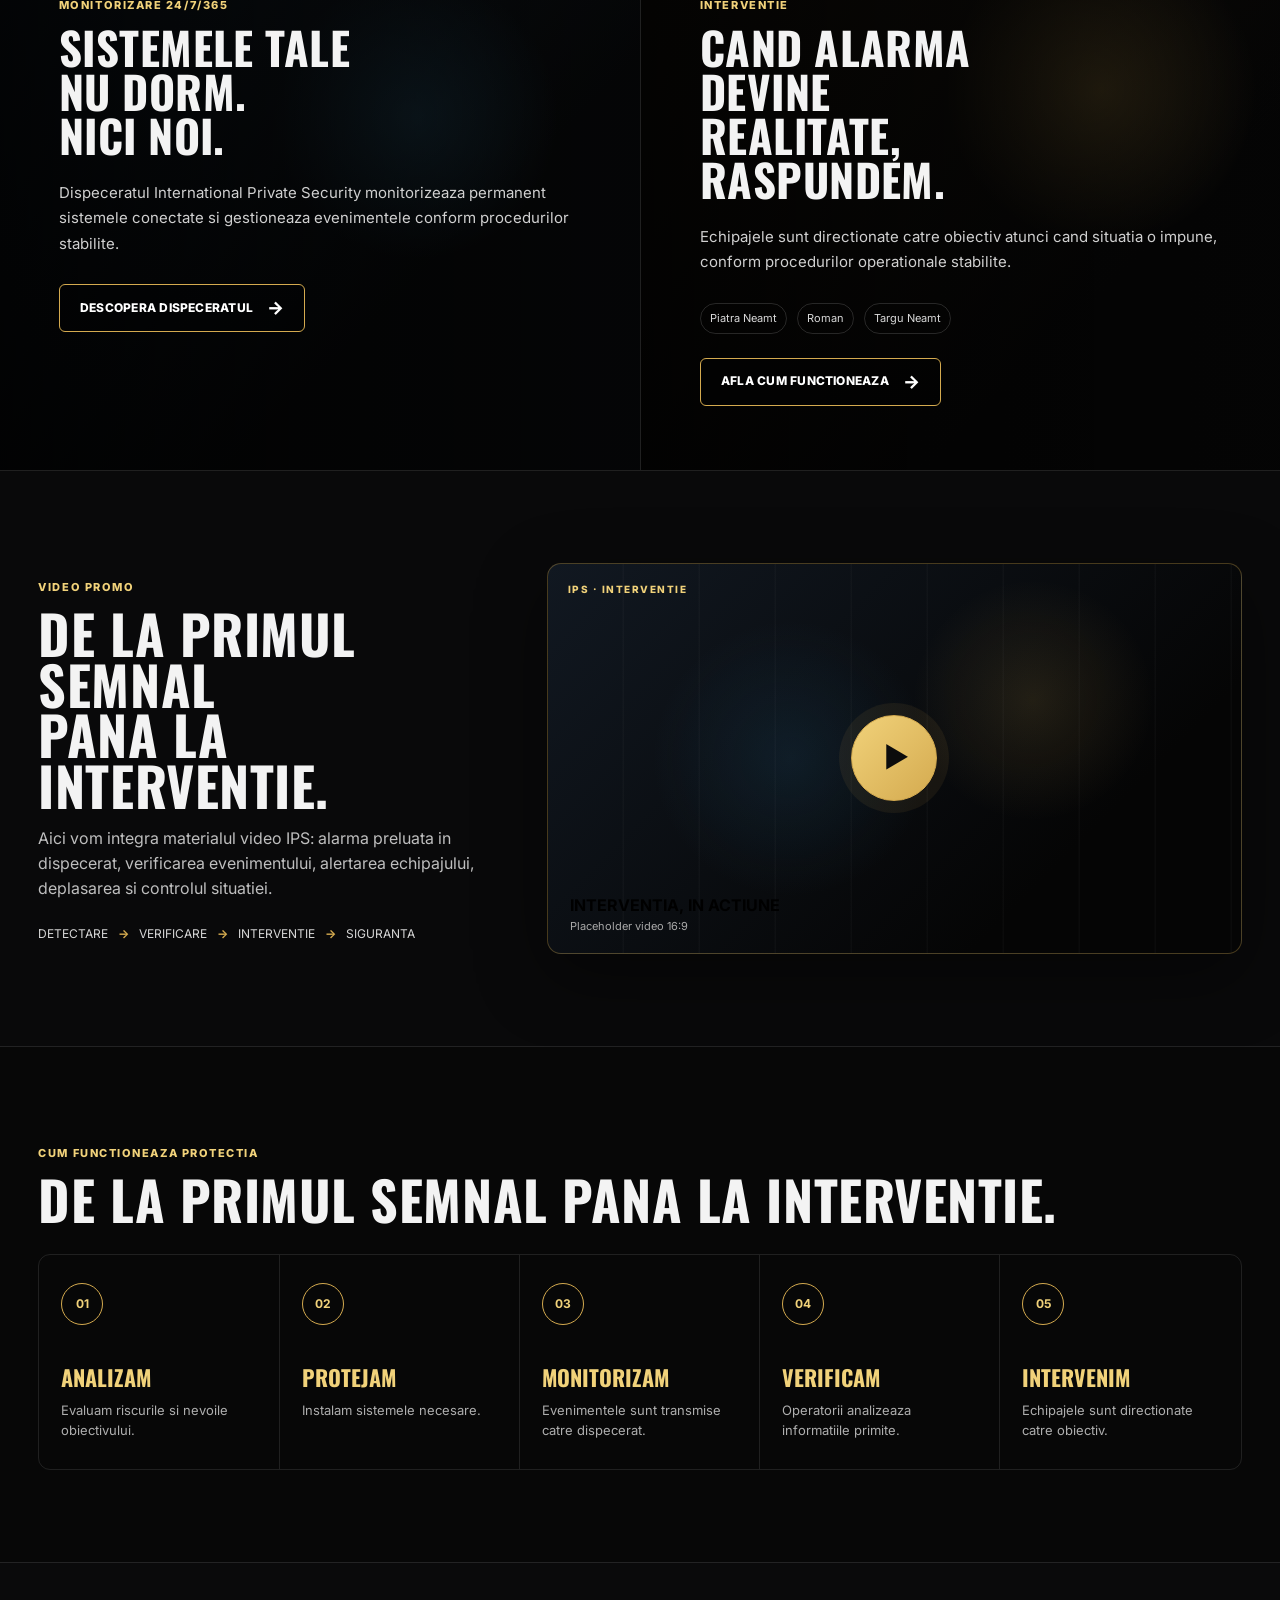
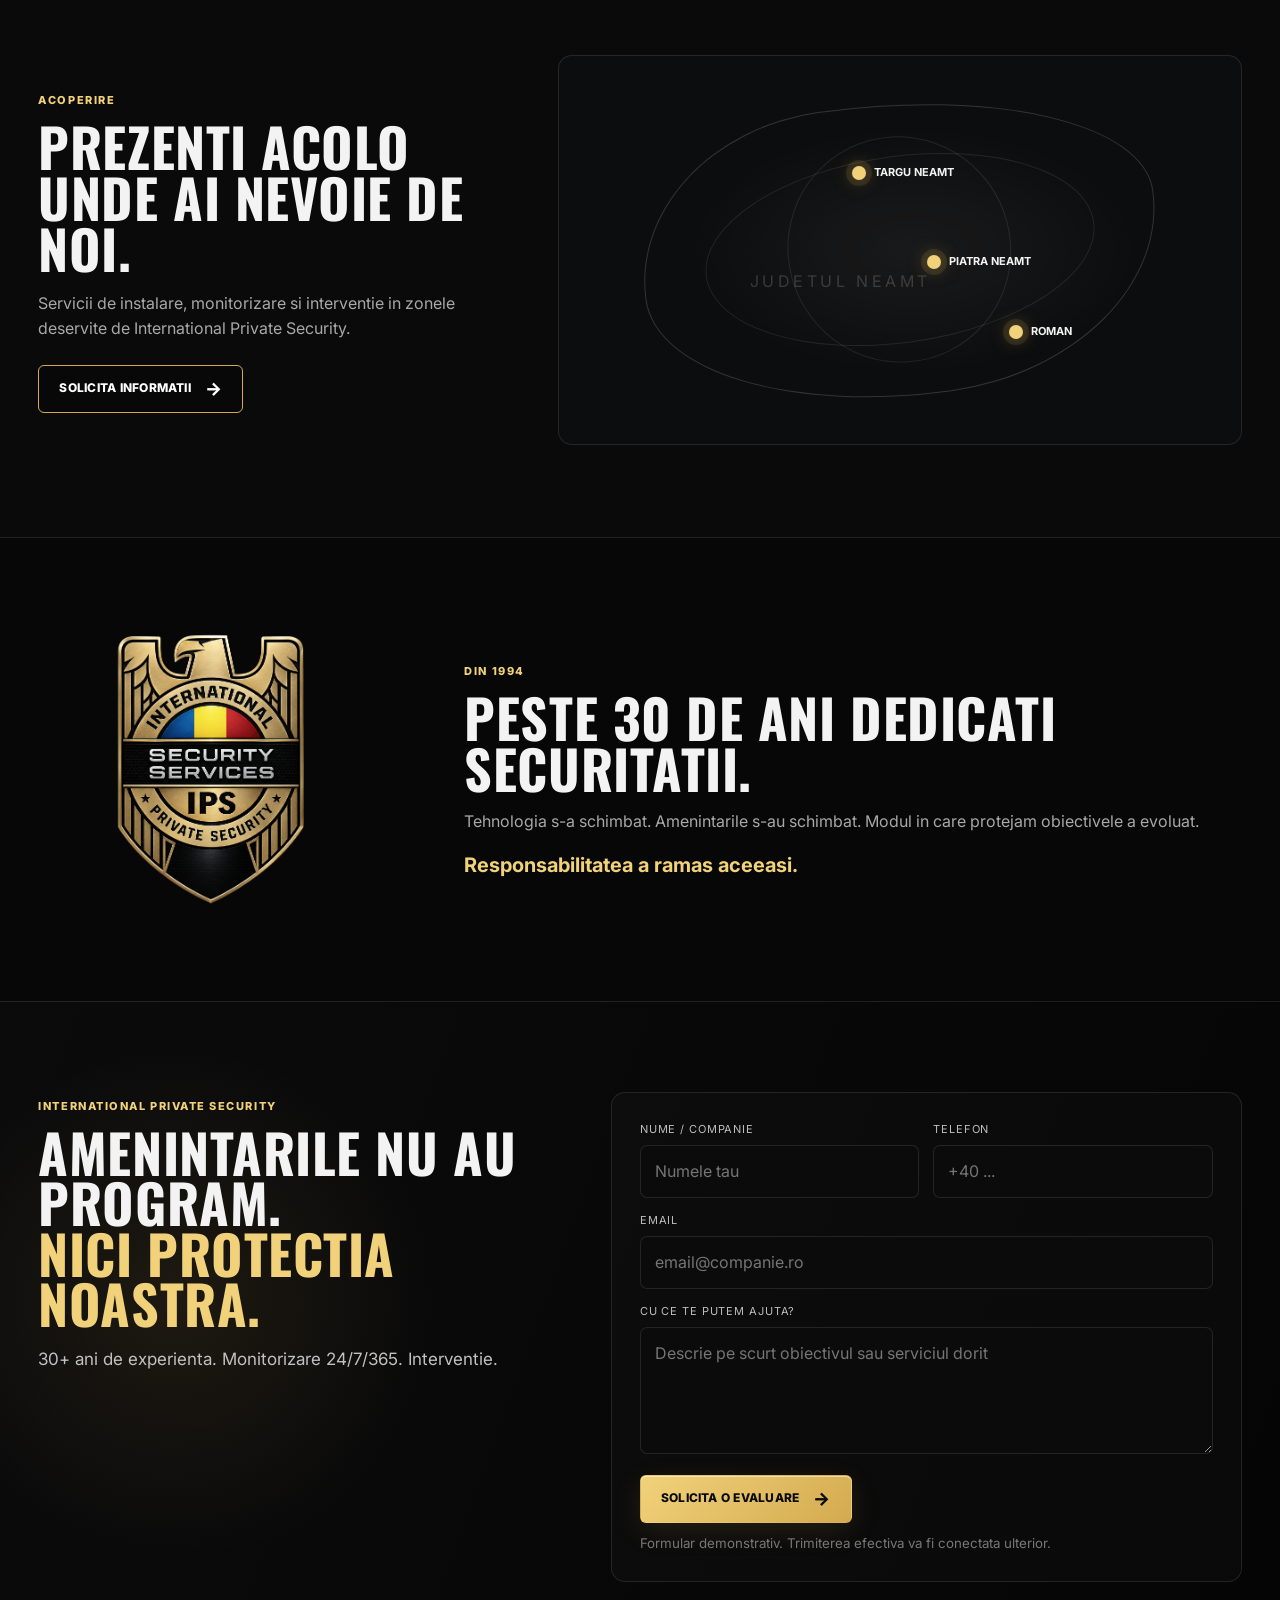
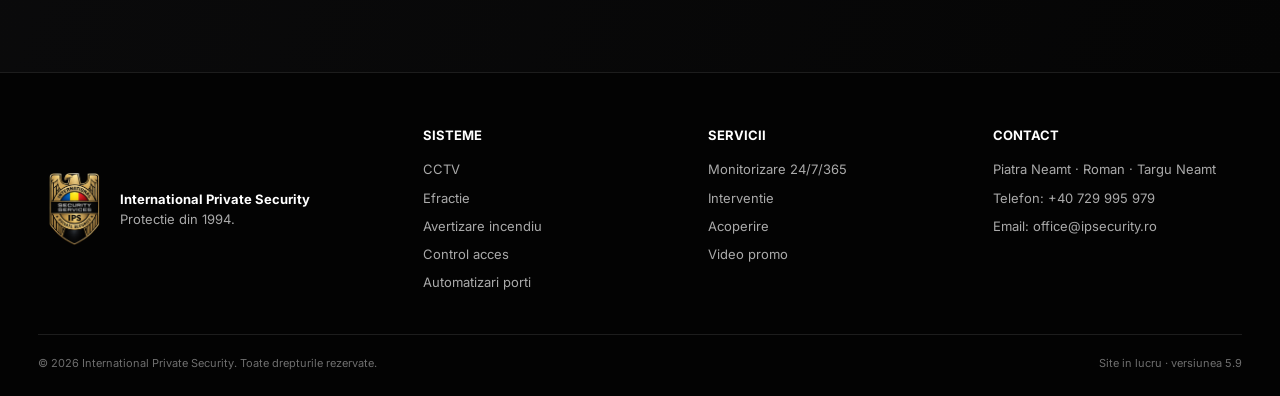
==== commit 7121d180: "Add files via upload" ====
--- a/index.html
+++ b/index.html
@@ -13,7 +13,7 @@
   <link rel="preconnect" href="https://fonts.googleapis.com">
   <link rel="preconnect" href="https://fonts.gstatic.com" crossorigin>
   <link href="https://fonts.googleapis.com/css2?family=Inter:wght@400;500;600;700;800&family=Oswald:wght@500;600;700&display=swap" rel="stylesheet">
-  <link rel="stylesheet" href="styles.css" />
+  <link rel="stylesheet" href="styles.css?v=5.9" />
 </head>
 <body>
   <div class="noise"></div>
@@ -371,10 +371,10 @@
     </div>
     <div class="container footer-bottom">
       <span>© <span id="year"></span> International Private Security. Toate drepturile rezervate.</span>
-      <span>Site in lucru · versiunea 5.5</span>
+      <span>Site in lucru · versiunea 5.9</span>
     </div>
   </footer>
 
-  <script src="script.js"></script>
+  <script src="script.js?v=5.9"></script>
 </body>
 </html>
--- a/styles.css
+++ b/styles.css
@@ -1634,3 +1634,137 @@
     font-size:17px;
   }
 }
+
+/* ============================================================
+   V5.8 - AMBIENT MUSIC CONTROL
+   V5.6 visual design restored
+   ============================================================ */
+.ips-music-toggle {
+  position:fixed;
+  right:22px;
+  bottom:22px;
+  z-index:1500;
+  display:flex;
+  align-items:center;
+  gap:11px;
+  min-width:126px;
+  padding:11px 14px;
+  border:1px solid rgba(213,170,76,.38);
+  border-radius:999px;
+  background:rgba(8,8,8,.90);
+  color:#fff;
+  box-shadow:0 12px 34px rgba(0,0,0,.42);
+  backdrop-filter:blur(12px);
+  -webkit-backdrop-filter:blur(12px);
+  cursor:pointer;
+  transition:transform .2s ease, border-color .2s ease, background .2s ease, box-shadow .2s ease;
+}
+
+.ips-music-toggle:hover {
+  transform:translateY(-2px);
+  border-color:rgba(240,212,122,.72);
+  background:rgba(15,15,15,.96);
+}
+
+.ips-music-toggle:focus-visible {
+  outline:2px solid var(--gold-light);
+  outline-offset:3px;
+}
+
+.ips-music-icon {
+  width:24px;
+  height:22px;
+  display:flex;
+  align-items:center;
+  justify-content:center;
+  gap:2px;
+}
+
+.ips-music-icon span {
+  width:2px;
+  height:6px;
+  border-radius:3px;
+  background:var(--gold);
+  opacity:.55;
+  transition:height .2s ease, opacity .2s ease;
+}
+
+.ips-music-toggle.is-playing .ips-music-icon span {
+  opacity:1;
+  animation:ips-eq .82s ease-in-out infinite alternate;
+}
+
+.ips-music-toggle.is-playing .ips-music-icon span:nth-child(2) { animation-delay:.13s; }
+.ips-music-toggle.is-playing .ips-music-icon span:nth-child(3) { animation-delay:.31s; }
+.ips-music-toggle.is-playing .ips-music-icon span:nth-child(4) { animation-delay:.48s; }
+
+.ips-music-toggle.needs-action {
+  border-color:rgba(240,212,122,.78);
+  box-shadow:
+    0 0 0 1px rgba(213,170,76,.16),
+    0 12px 34px rgba(0,0,0,.46),
+    0 0 28px rgba(213,170,76,.10);
+}
+
+.ips-music-copy {
+  display:flex;
+  flex-direction:column;
+  align-items:flex-start;
+  line-height:1;
+}
+
+.ips-music-copy strong {
+  font-size:10px;
+  letter-spacing:.15em;
+  font-weight:800;
+}
+
+.ips-music-copy small {
+  margin-top:4px;
+  color:var(--gold-light);
+  font-size:8px;
+  letter-spacing:.12em;
+  font-weight:800;
+}
+
+@keyframes ips-eq {
+  0% { height:5px; }
+  35% { height:12px; }
+  100% { height:20px; }
+}
+
+/* Small visual response while a new section/page is fetched.
+   The audio element is NOT touched. */
+html.ips-page-loading main {
+  opacity:.985;
+}
+
+@media (max-width:560px) {
+  .ips-music-toggle {
+    right:14px;
+    bottom:14px;
+    min-width:0;
+    padding:10px 12px;
+  }
+
+  .ips-music-copy strong { font-size:9px; }
+  .ips-music-copy small { font-size:7px; }
+}
+
+@media (prefers-reduced-motion: reduce) {
+  .ips-music-toggle,
+  .ips-music-icon span {
+    animation:none !important;
+    transition:none !important;
+  }
+}
+
+
+/* V5.9: only page content changes during internal navigation.
+   Header, footer and audio player stay mounted continuously. */
+html[data-ips-persistent-shell="1"] main {
+  transition: opacity .12s ease;
+}
+html[data-ips-persistent-shell="1"].ips-page-loading main {
+  opacity: .985;
+}
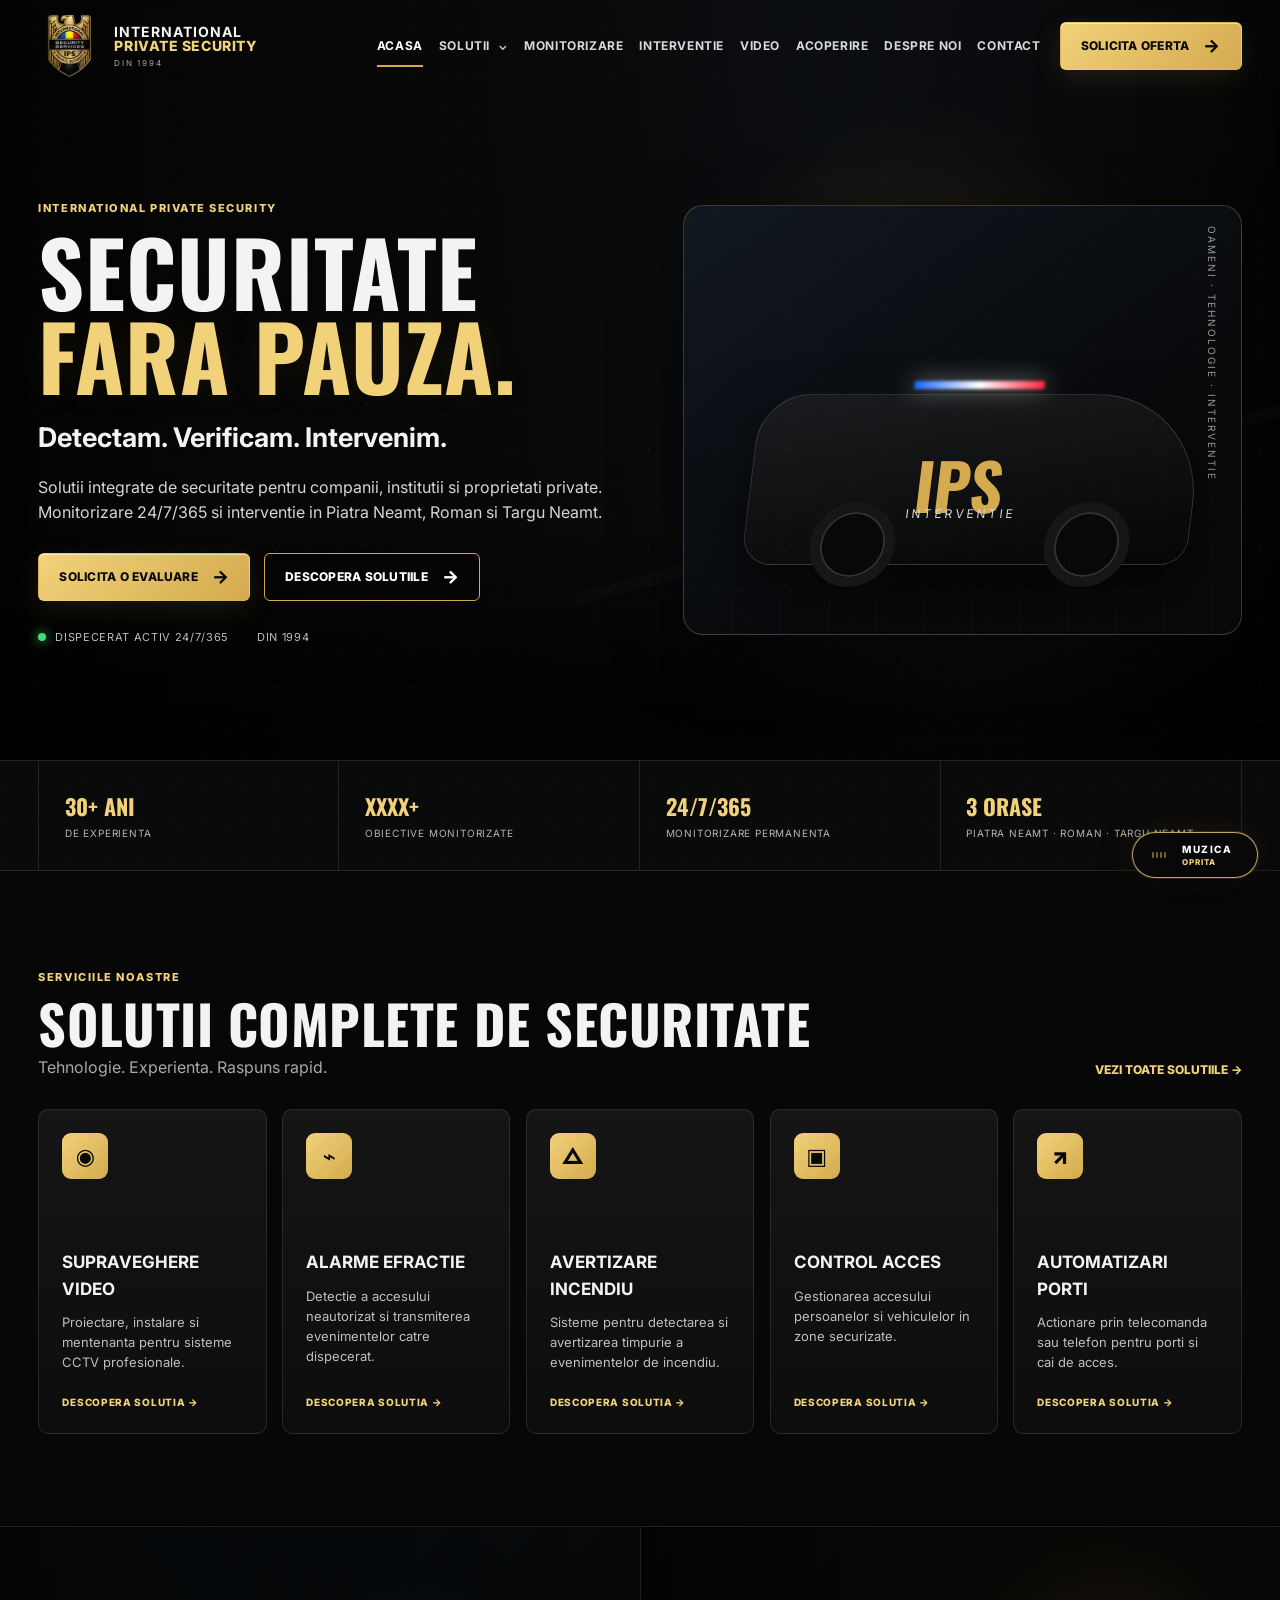
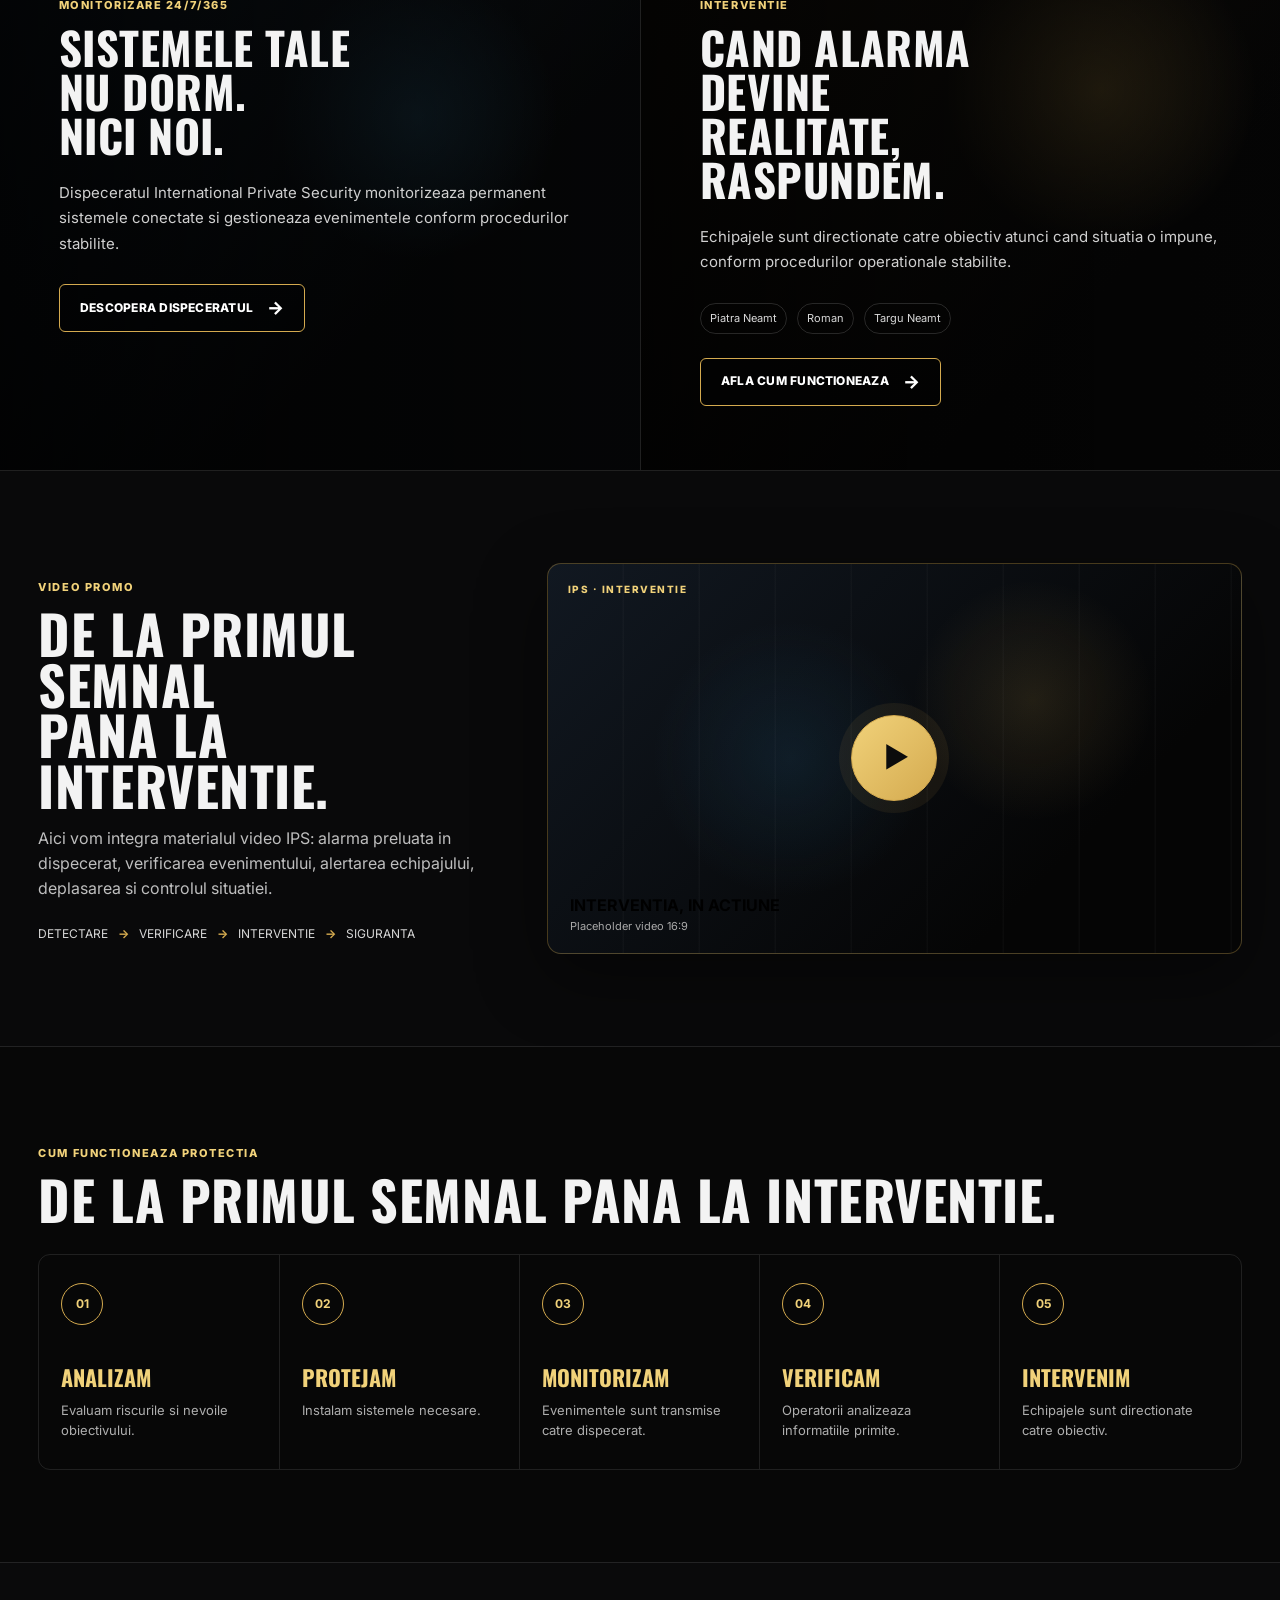
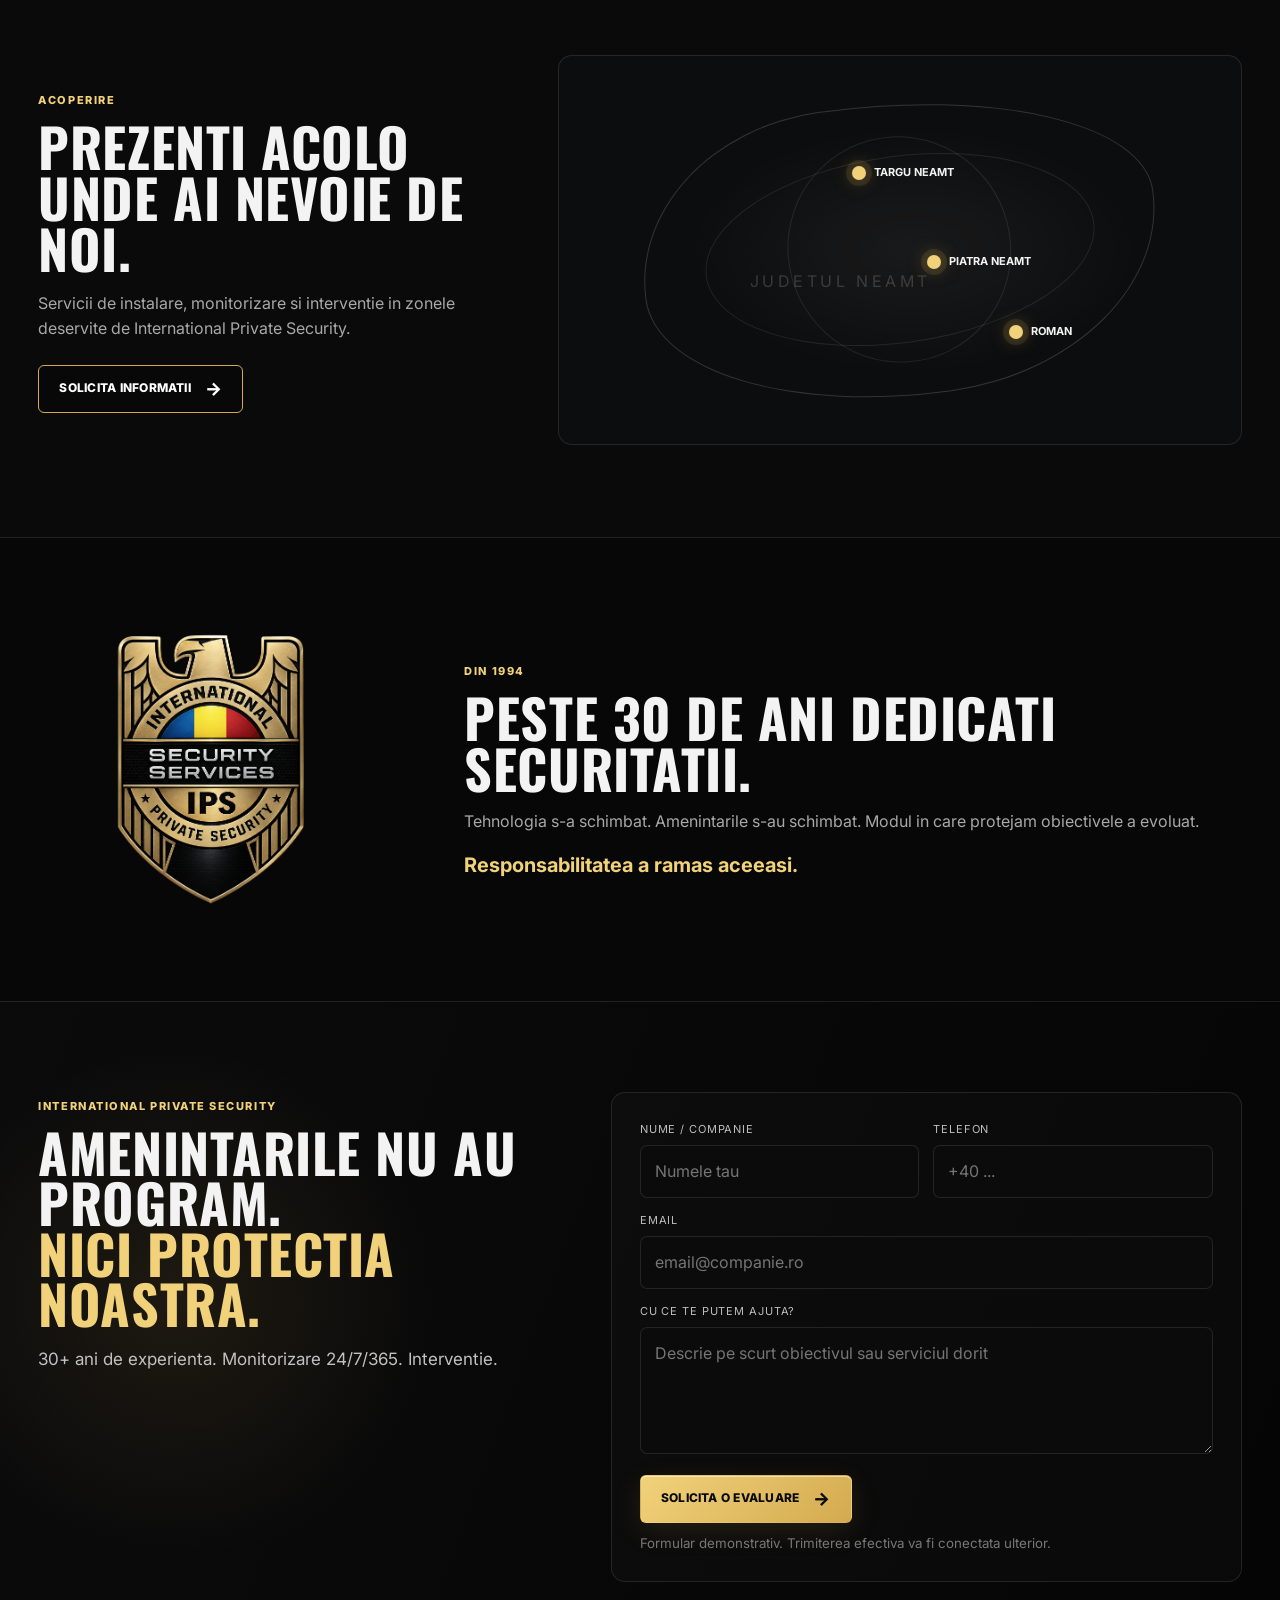
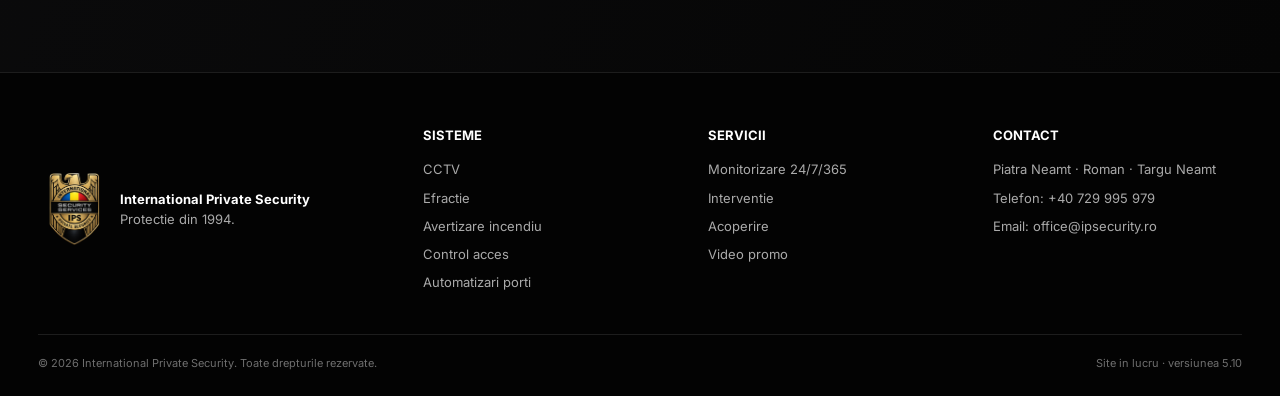
==== commit 19c899d9: "Add files via upload" ====
--- a/index.html
+++ b/index.html
@@ -13,7 +13,7 @@
   <link rel="preconnect" href="https://fonts.googleapis.com">
   <link rel="preconnect" href="https://fonts.gstatic.com" crossorigin>
   <link href="https://fonts.googleapis.com/css2?family=Inter:wght@400;500;600;700;800&family=Oswald:wght@500;600;700&display=swap" rel="stylesheet">
-  <link rel="stylesheet" href="styles.css?v=5.9" />
+  <link rel="stylesheet" href="styles.css?v=5.10" />
 </head>
 <body>
   <div class="noise"></div>
@@ -371,10 +371,10 @@
     </div>
     <div class="container footer-bottom">
       <span>© <span id="year"></span> International Private Security. Toate drepturile rezervate.</span>
-      <span>Site in lucru · versiunea 5.9</span>
+      <span>Site in lucru · versiunea 5.10</span>
     </div>
   </footer>
 
-  <script src="script.js?v=5.9"></script>
+  <script src="script.js?v=5.10"></script>
 </body>
 </html>
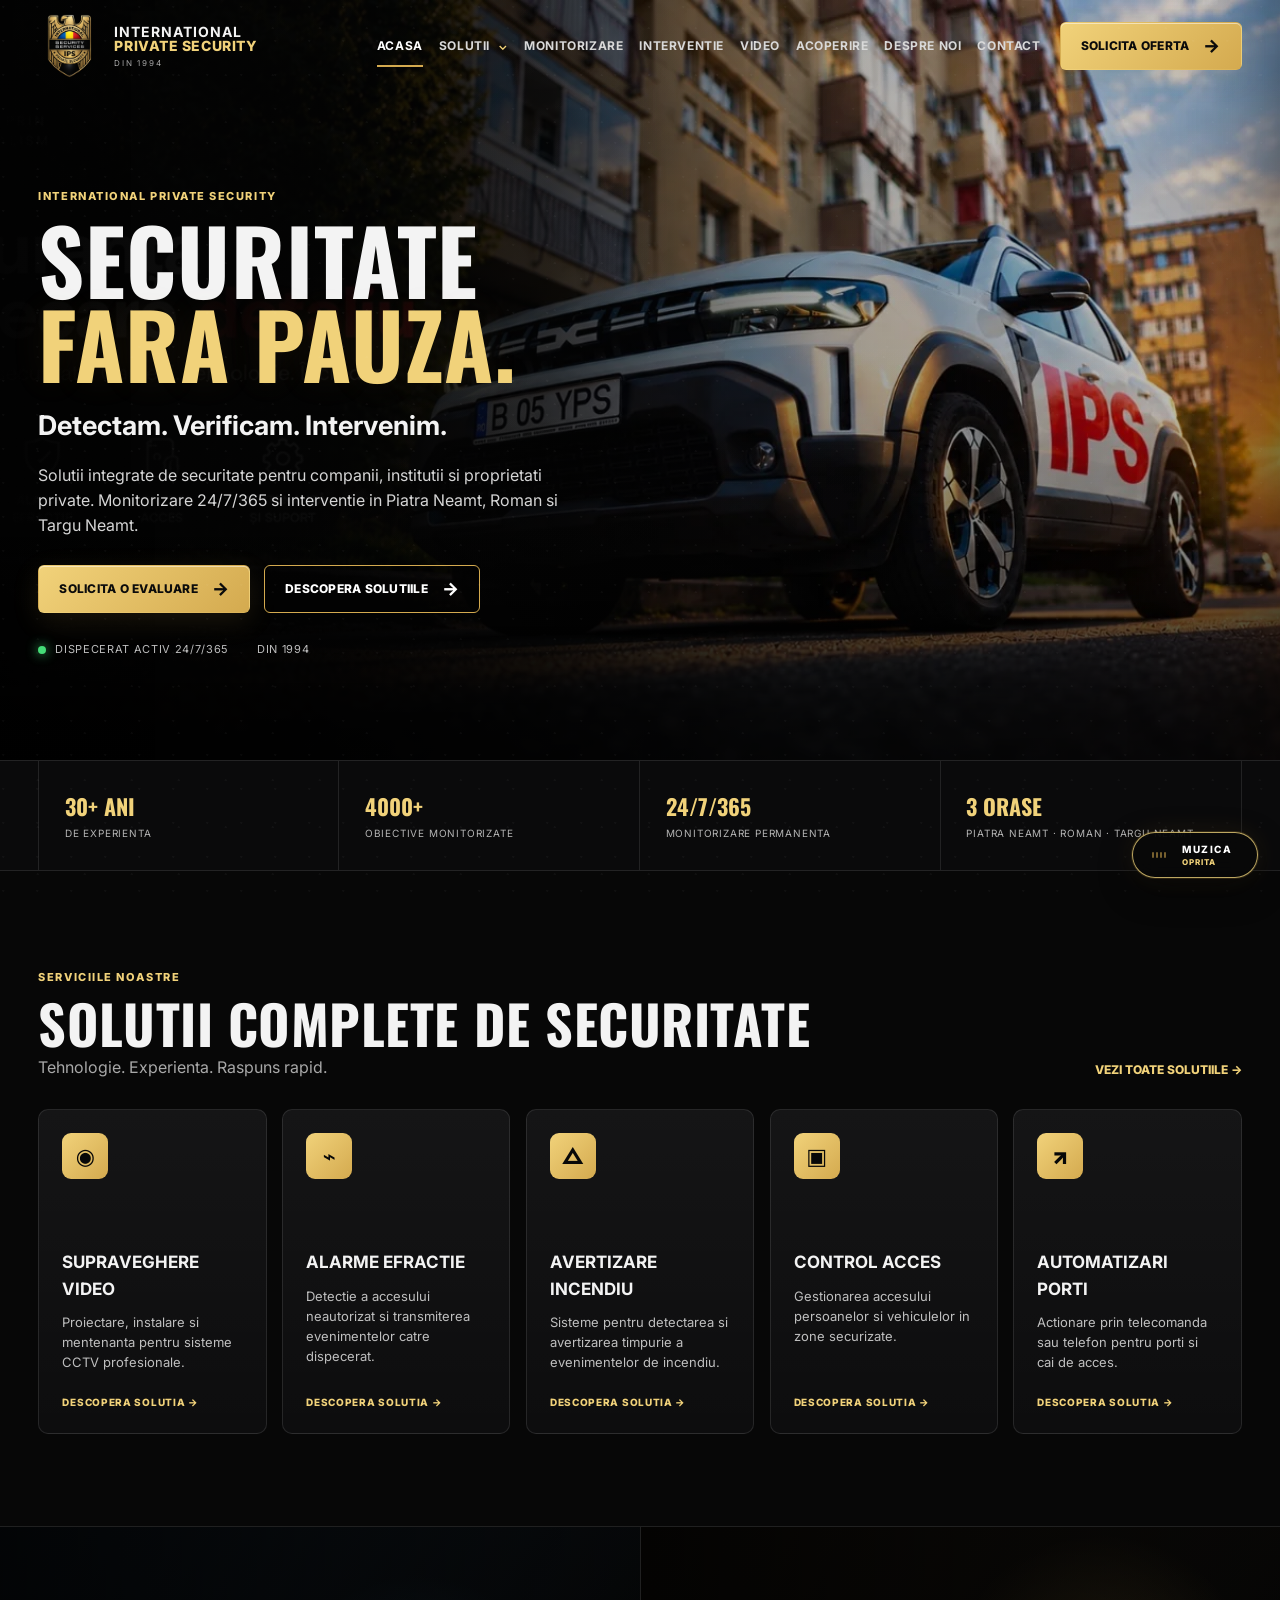
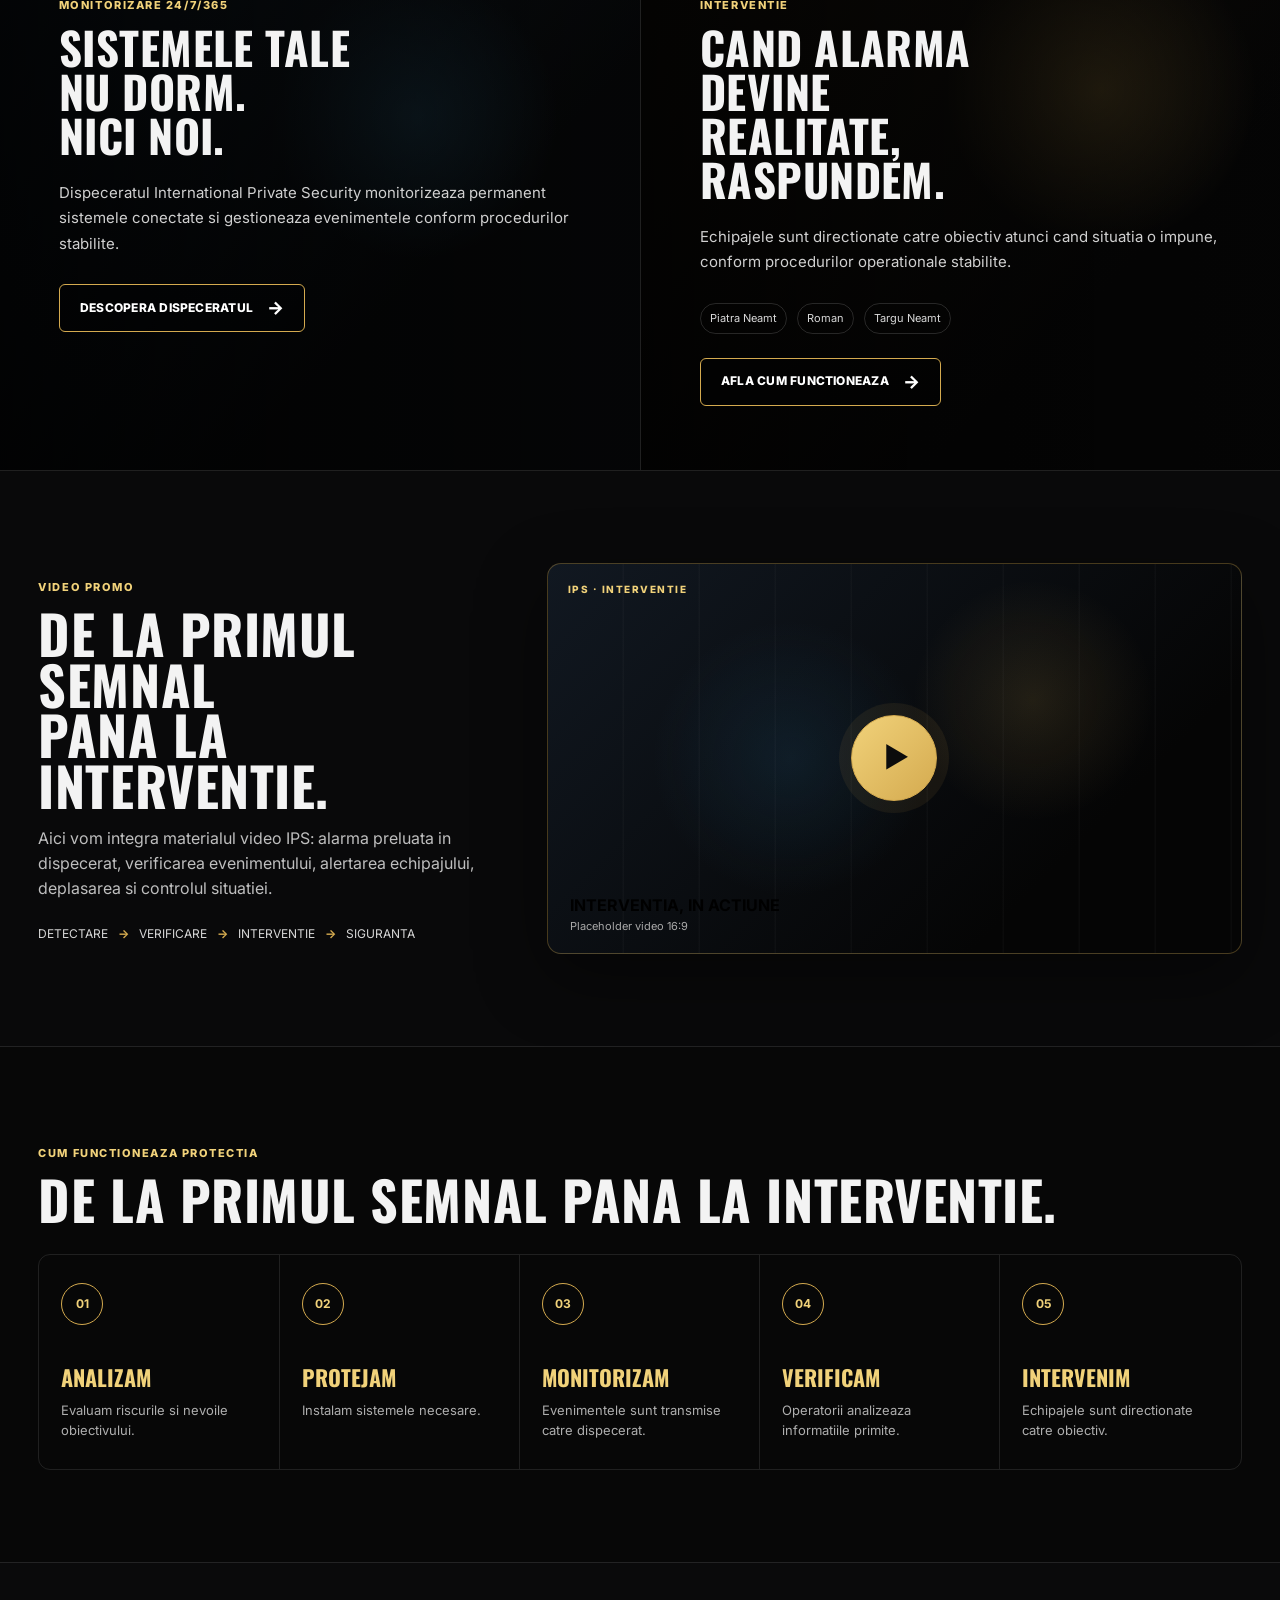
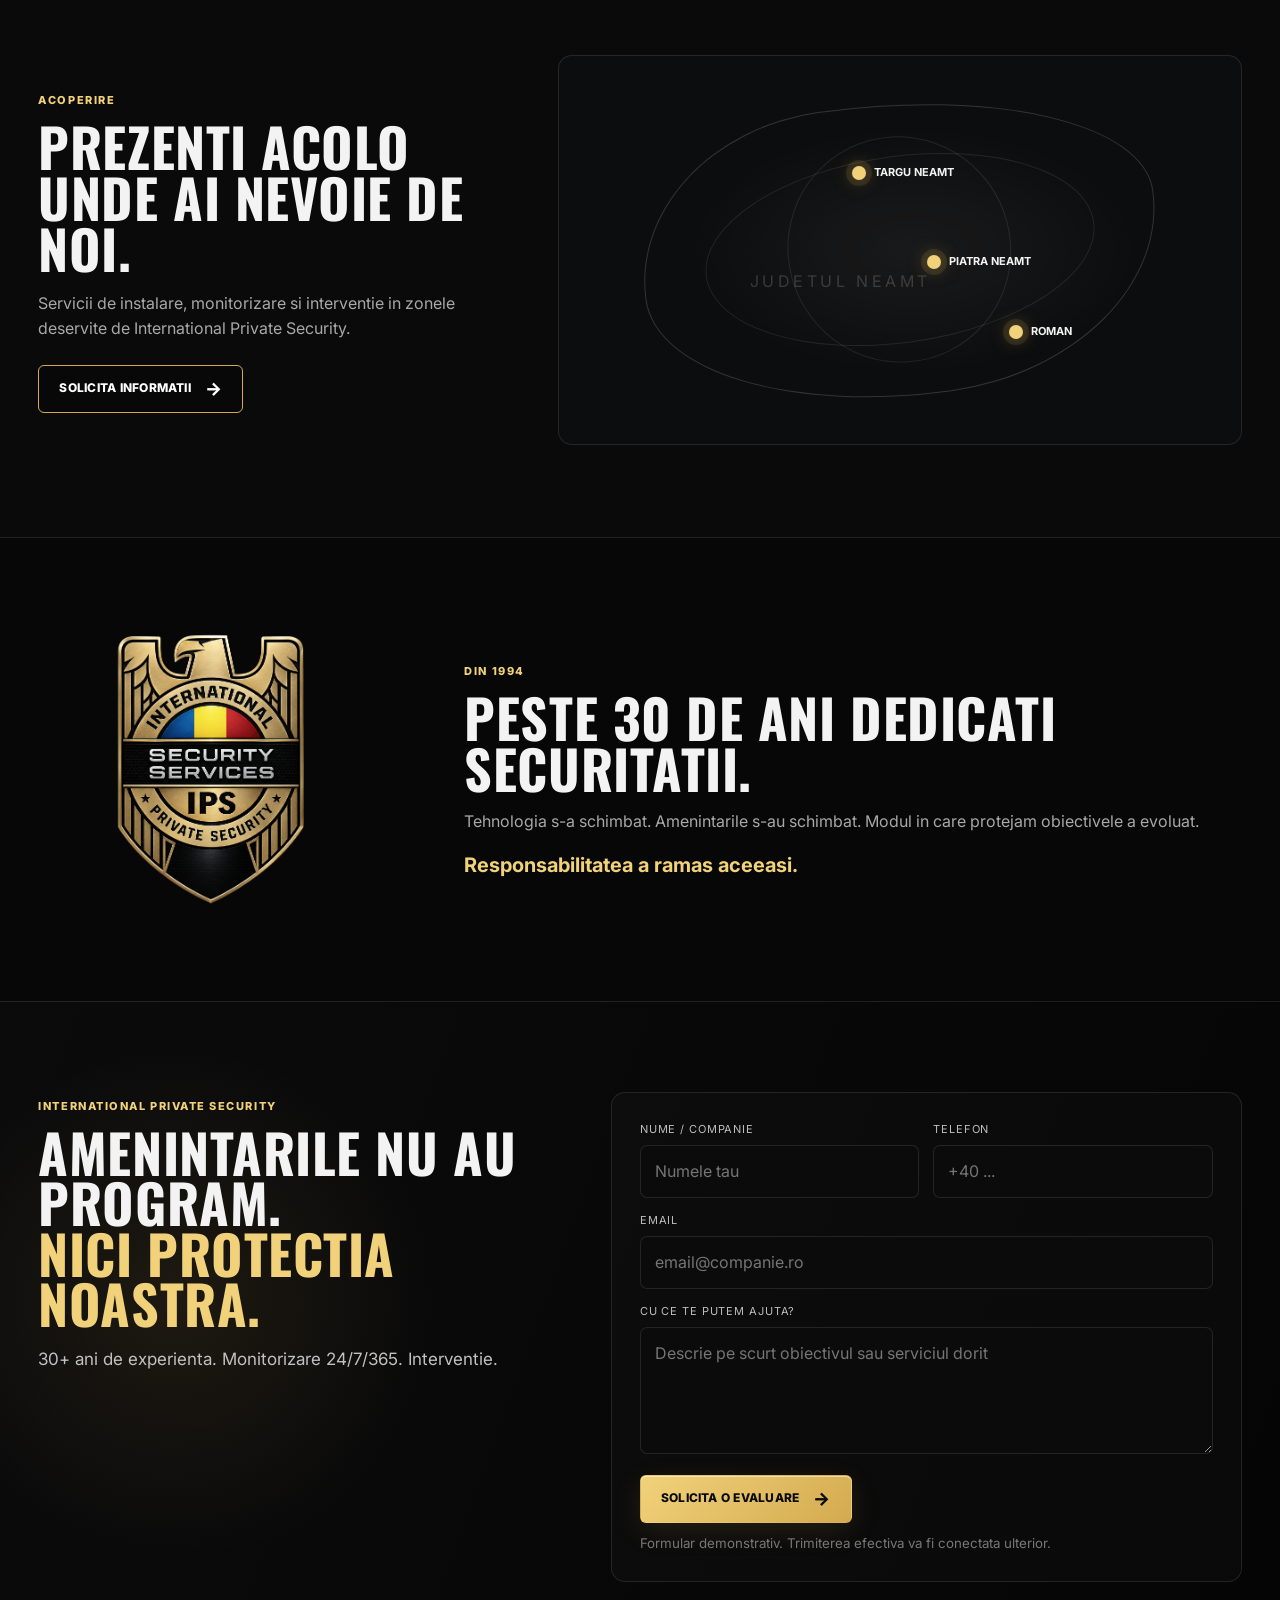
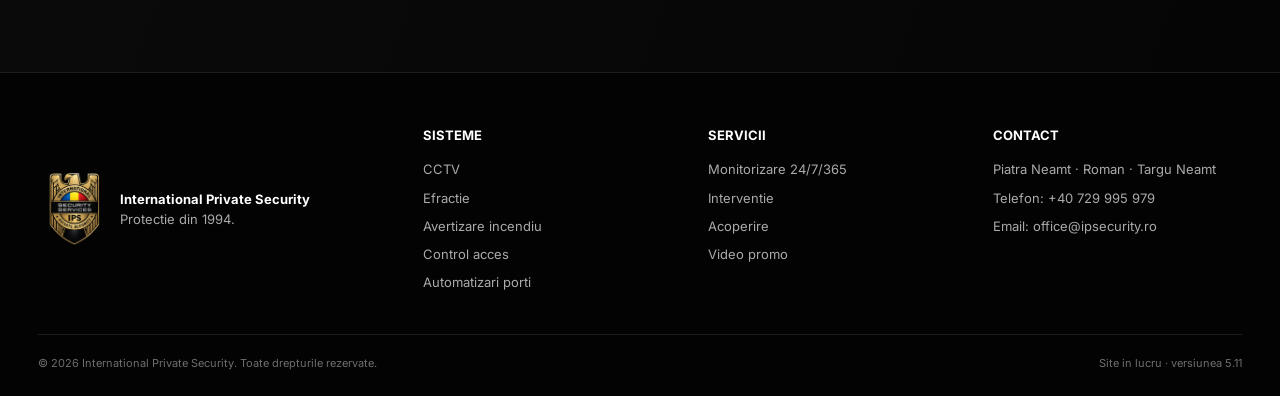
==== commit f6ff4d53: "Last Sync: 2026-10-06 11:40 (Mobile)" ====
--- a/index.html
+++ b/index.html
@@ -3,8 +3,28 @@
 <head>
   <meta charset="UTF-8" />
   <meta name="viewport" content="width=device-width, initial-scale=1.0" />
-  <meta name="description" content="International Private Security - sisteme de securitate, monitorizare 24/7/365 si interventie in Piatra Neamt, Roman si Targu Neamt." />
-  <title>International Private Security | Securitate fara pauza</title>
+  <meta name="description" content="International Private Security ofera sisteme de securitate, monitorizare 24/7/365 si interventie in Piatra Neamt, Roman si Targu Neamt. Protectie din 1994." />
+  <title>Sisteme de securitate, monitorizare si interventie | IPS</title>
+  <meta data-ips-seo="page" name="robots" content="index, follow, max-image-preview:large, max-snippet:-1, max-video-preview:-1" />
+  <meta data-ips-seo="page" name="author" content="International Private Security" />
+  <meta data-ips-seo="page" name="theme-color" content="#080808" />
+  <link data-ips-seo="page" rel="canonical" href="https://denisvaideanu.github.io/ips/" />
+  <link data-ips-seo="page" rel="alternate" hreflang="ro-RO" href="https://denisvaideanu.github.io/ips/" />
+  <link data-ips-seo="page" rel="alternate" hreflang="x-default" href="https://denisvaideanu.github.io/ips/" />
+  <meta data-ips-seo="page" property="og:type" content="website" />
+  <meta data-ips-seo="page" property="og:locale" content="ro_RO" />
+  <meta data-ips-seo="page" property="og:site_name" content="International Private Security" />
+  <meta data-ips-seo="page" property="og:title" content="Sisteme de securitate, monitorizare si interventie | IPS" />
+  <meta data-ips-seo="page" property="og:description" content="International Private Security ofera sisteme de securitate, monitorizare 24/7/365 si interventie in Piatra Neamt, Roman si Targu Neamt. Protectie din 1994." />
+  <meta data-ips-seo="page" property="og:url" content="https://denisvaideanu.github.io/ips/" />
+  <meta data-ips-seo="page" property="og:image" content="https://denisvaideanu.github.io/ips/assets/ips-home-hero.jpg" />
+  <meta data-ips-seo="page" property="og:image:alt" content="International Private Security - sisteme de securitate si interventie" />
+  <meta data-ips-seo="page" name="twitter:card" content="summary_large_image" />
+  <meta data-ips-seo="page" name="twitter:title" content="Sisteme de securitate, monitorizare si interventie | IPS" />
+  <meta data-ips-seo="page" name="twitter:description" content="International Private Security ofera sisteme de securitate, monitorizare 24/7/365 si interventie in Piatra Neamt, Roman si Targu Neamt. Protectie din 1994." />
+  <meta data-ips-seo="page" name="twitter:image" content="https://denisvaideanu.github.io/ips/assets/ips-home-hero.jpg" />
+  <link data-ips-seo="page" rel="preload" as="image" href="assets/ips-home-hero.webp" type="image/webp" fetchpriority="high" />
+  <script data-ips-seo="page" type="application/ld+json">{"@context":"https://schema.org","@graph":[{"@type":"Organization","@id":"https://denisvaideanu.github.io/ips/#organization","name":"International Private Security","alternateName":"IPS","url":"https://denisvaideanu.github.io/ips/","logo":"https://denisvaideanu.github.io/ips/assets/ips-logo.png","image":"https://denisvaideanu.github.io/ips/assets/ips-home-hero.jpg","description":"Companie de securitate cu activitate din 1994, specializata in sisteme electronice de securitate, monitorizare si interventie.","foundingDate":"1994","telephone":"+40729995979","email":"office@ipsecurity.ro","areaServed":[{"@type":"City","name":"Piatra Neamt"},{"@type":"City","name":"Roman"},{"@type":"City","name":"Targu Neamt"}],"contactPoint":{"@type":"ContactPoint","telephone":"+40729995979","email":"office@ipsecurity.ro","contactType":"customer service","availableLanguage":["Romanian"],"areaServed":"RO"},"hasOfferCatalog":{"@type":"OfferCatalog","name":"Servicii International Private Security","itemListElement":[{"@type":"Offer","itemOffered":{"@type":"Service","name":"Supraveghere video CCTV si analiza video AI"}},{"@type":"Offer","itemOffered":{"@type":"Service","name":"Sisteme de alarma si detectie efractie"}},{"@type":"Offer","itemOffered":{"@type":"Service","name":"Sisteme de detectie si avertizare incendiu"}},{"@type":"Offer","itemOffered":{"@type":"Service","name":"Sisteme de control acces"}},{"@type":"Offer","itemOffered":{"@type":"Service","name":"Automatizari porti si cai de acces"}},{"@type":"Offer","itemOffered":{"@type":"Service","name":"Monitorizare sisteme de securitate 24/7/365"}},{"@type":"Offer","itemOffered":{"@type":"Service","name":"Interventie securitate"}}]}},{"@type":"WebSite","@id":"https://denisvaideanu.github.io/ips/#website","url":"https://denisvaideanu.github.io/ips/","name":"International Private Security","alternateName":"IPS","inLanguage":"ro-RO","publisher":{"@id":"https://denisvaideanu.github.io/ips/#organization"}}]}</script>
   <link rel="icon" type="image/png" sizes="32x32" href="assets/favicon-32x32.png" />
   <link rel="icon" type="image/png" sizes="16x16" href="assets/favicon-16x16.png" />
   <link rel="shortcut icon" href="assets/favicon.ico" />
@@ -13,7 +33,7 @@
   <link rel="preconnect" href="https://fonts.googleapis.com">
   <link rel="preconnect" href="https://fonts.gstatic.com" crossorigin>
   <link href="https://fonts.googleapis.com/css2?family=Inter:wght@400;500;600;700;800&family=Oswald:wght@500;600;700&display=swap" rel="stylesheet">
-  <link rel="stylesheet" href="styles.css?v=5.10" />
+  <link rel="stylesheet" href="styles.css?v=5.11" />
 </head>
 <body>
   <div class="noise"></div>
@@ -107,7 +127,7 @@
   </header>
 
   <main>
-    <section class="hero section-dark">
+    <section class="hero section-dark hero-home-photo">
       <div class="hero-bg"></div>
       <div class="hero-vignette"></div>
       <div class="container hero-grid">
@@ -125,25 +145,13 @@
             <span>Din 1994</span>
           </div>
         </div>
-
-        <div class="hero-visual reveal reveal-delay">
-          <div class="hero-visual-card">
-            <div class="visual-topline">OAMENI · TEHNOLOGIE · INTERVENTIE</div>
-            <div class="visual-car">
-              <div class="car-glow"></div>
-              <div class="car-body">IPS</div>
-              <div class="car-sub">INTERVENTIE</div>
-            </div>
-            <div class="visual-gridlines"></div>
-          </div>
-        </div>
       </div>
     </section>
 
     <section class="stats-strip">
       <div class="container stats-grid">
         <article><b>30+ ANI</b><span>de experienta</span></article>
-        <article><b>XXXX+</b><span>obiective monitorizate</span></article>
+        <article><b>4000+</b><span>obiective monitorizate</span></article>
         <article><b>24/7/365</b><span>monitorizare permanenta</span></article>
         <article><b>3 ORASE</b><span>Piatra Neamt · Roman · Targu Neamt</span></article>
       </div>
@@ -371,10 +379,10 @@
     </div>
     <div class="container footer-bottom">
       <span>© <span id="year"></span> International Private Security. Toate drepturile rezervate.</span>
-      <span>Site in lucru · versiunea 5.10</span>
+      <span>Site in lucru · versiunea 5.11</span>
     </div>
   </footer>
 
-  <script src="script.js?v=5.10"></script>
+  <script src="script.js?v=5.11"></script>
 </body>
 </html>
--- a/styles.css
+++ b/styles.css
@@ -1768,3 +1768,69 @@
 html[data-ips-persistent-shell="1"].ips-page-loading main {
   opacity: .985;
 }
+
+
+/* ============================================================
+   V5.11 - HOMEPAGE HERO PHOTO + MOBILE TYPOGRAPHY
+   ============================================================ */
+.hero-home-photo .hero-bg {
+  background:
+    linear-gradient(90deg,
+      rgba(3,3,3,.98) 0%,
+      rgba(3,3,3,.94) 25%,
+      rgba(3,3,3,.76) 43%,
+      rgba(3,3,3,.28) 64%,
+      rgba(3,3,3,.08) 100%),
+    linear-gradient(180deg, rgba(0,0,0,.02), rgba(0,0,0,.28)),
+    url("assets/ips-home-hero.webp") center center / cover no-repeat;
+}
+
+.hero-home-photo .hero-bg::before {
+  inset:0;
+  height:auto;
+  background:linear-gradient(180deg, rgba(0,0,0,.04) 0%, transparent 54%, rgba(0,0,0,.46) 100%);
+  opacity:1;
+}
+
+.hero-home-photo .hero-vignette {
+  background:linear-gradient(90deg, rgba(0,0,0,.15), transparent 55%);
+  box-shadow:inset 0 -120px 110px rgba(0,0,0,.64);
+}
+
+@media (min-width:1101px) {
+  .hero-home-photo .hero-grid {
+    grid-template-columns:minmax(0,.92fr) minmax(380px,1.08fr);
+  }
+}
+
+@media (max-width:820px) {
+  .hero-home-photo .hero-bg {
+    background:
+      linear-gradient(90deg, rgba(3,3,3,.96) 0%, rgba(3,3,3,.84) 54%, rgba(3,3,3,.48) 100%),
+      linear-gradient(180deg, rgba(0,0,0,.06), rgba(0,0,0,.42)),
+      url("assets/ips-home-hero.webp") 67% center / cover no-repeat;
+  }
+
+  .service-hero-copy {
+    width:100%;
+    max-width:100%;
+    min-width:0;
+  }
+}
+
+@media (max-width:560px) {
+  /* Long service headlines must fit inside narrow phones without clipping. */
+  .service-hero h1 {
+    max-width:100%;
+    font-size:clamp(40px,12.4vw,54px);
+    line-height:.98;
+    letter-spacing:-.01em;
+    overflow-wrap:normal;
+    word-break:normal;
+  }
+
+  .service-lead {
+    max-width:100%;
+    font-size:16px;
+  }
+}
